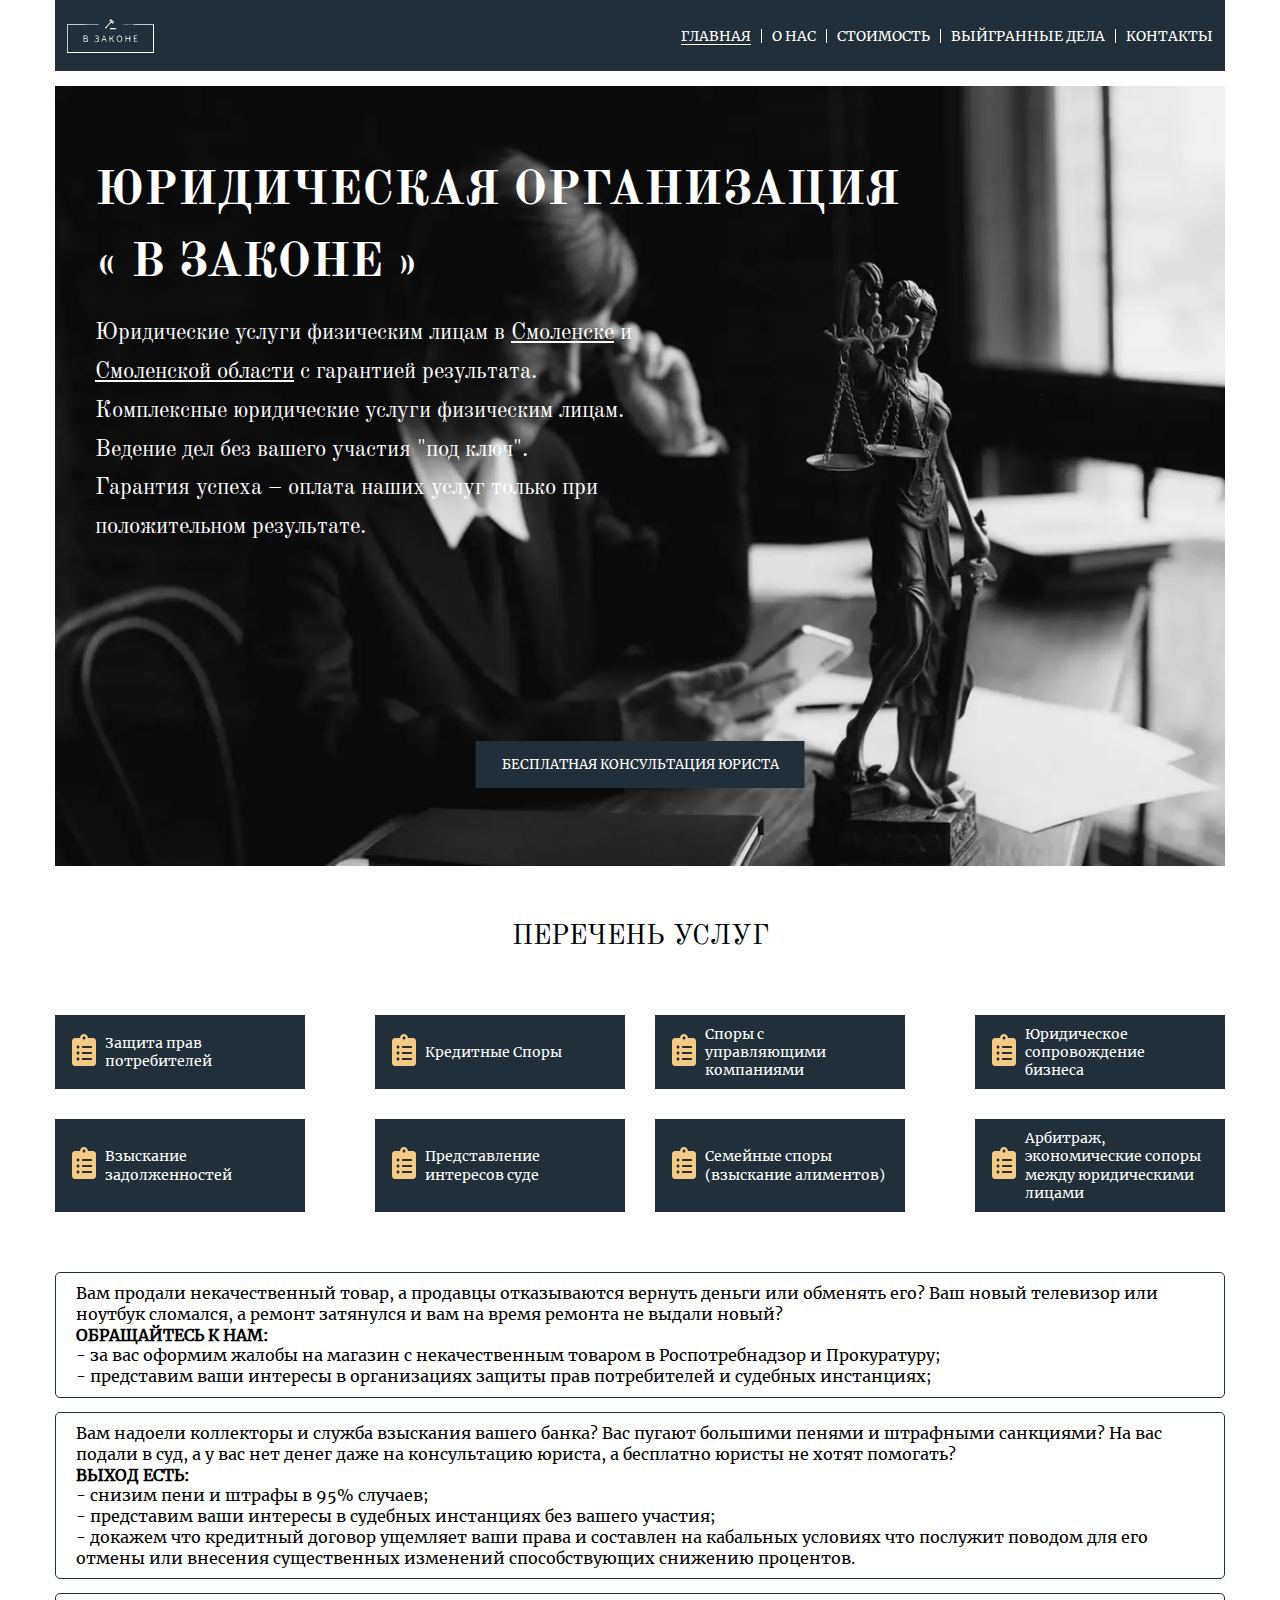
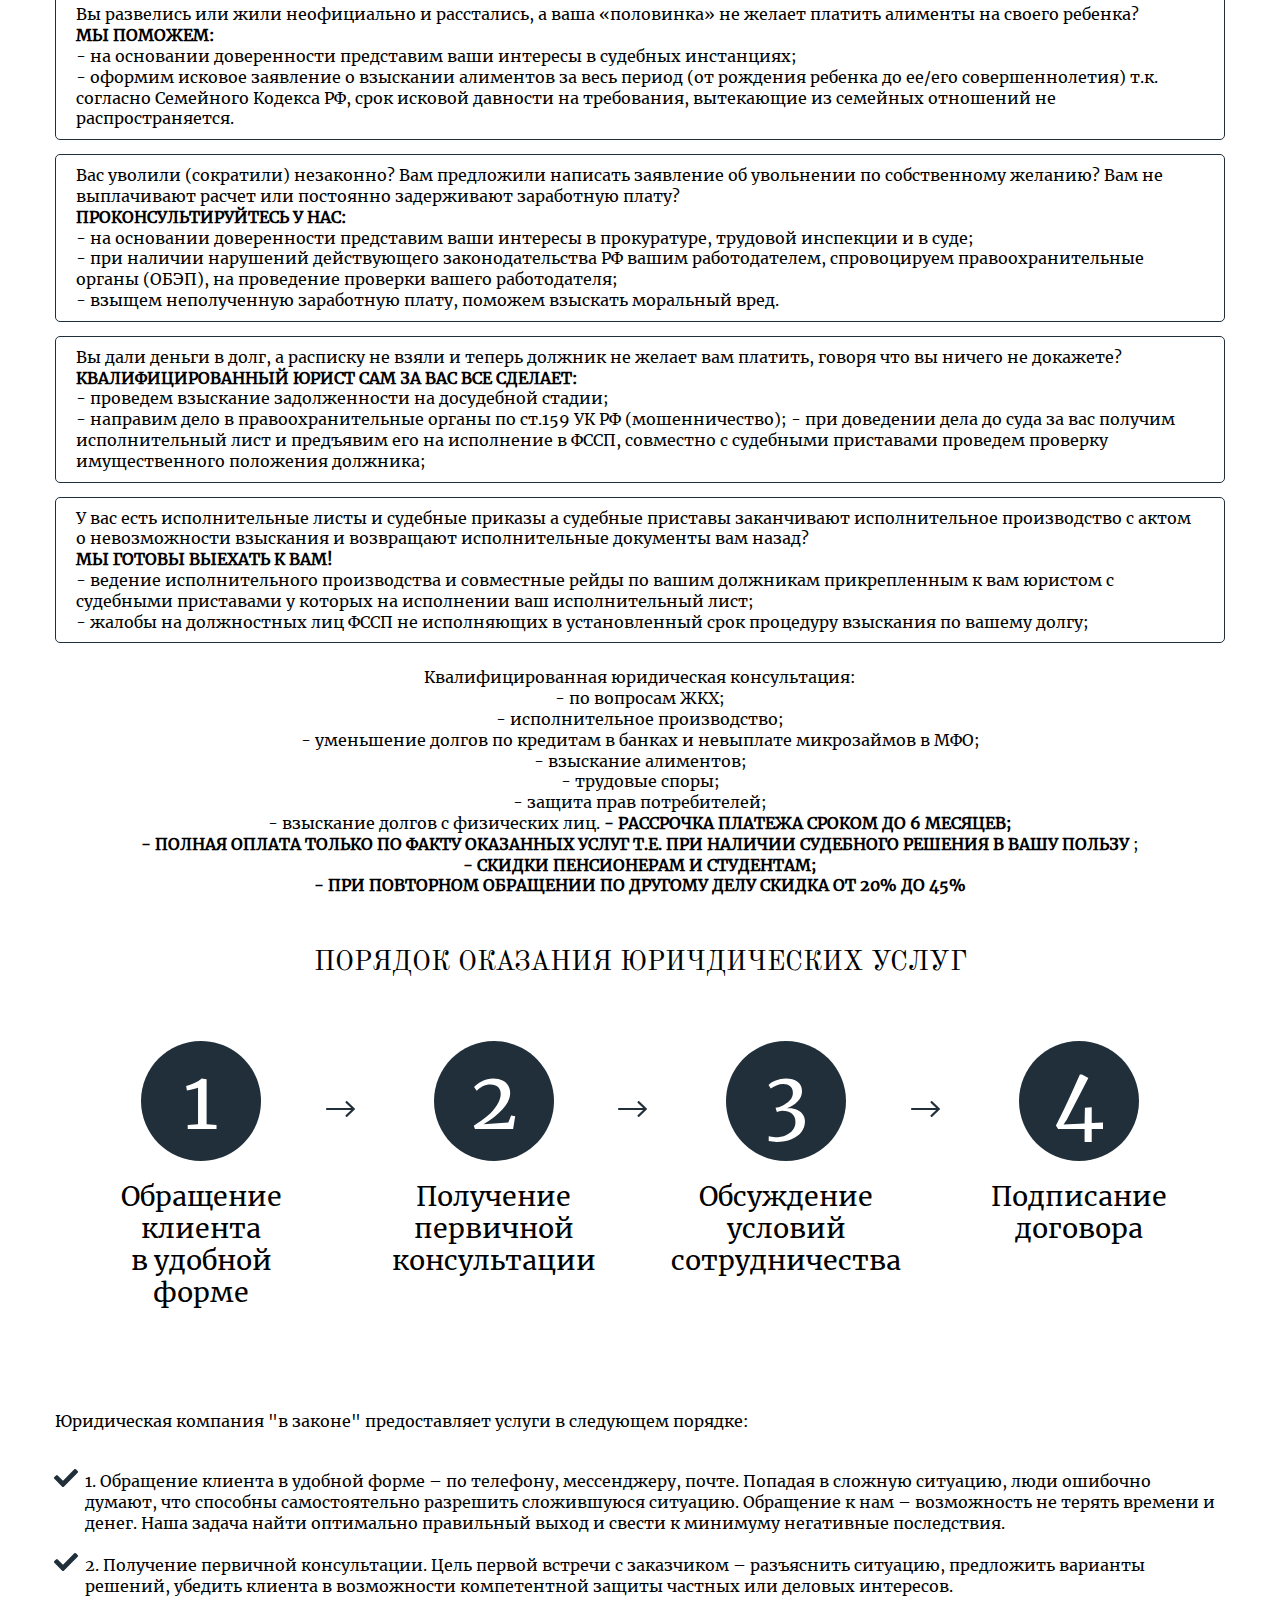
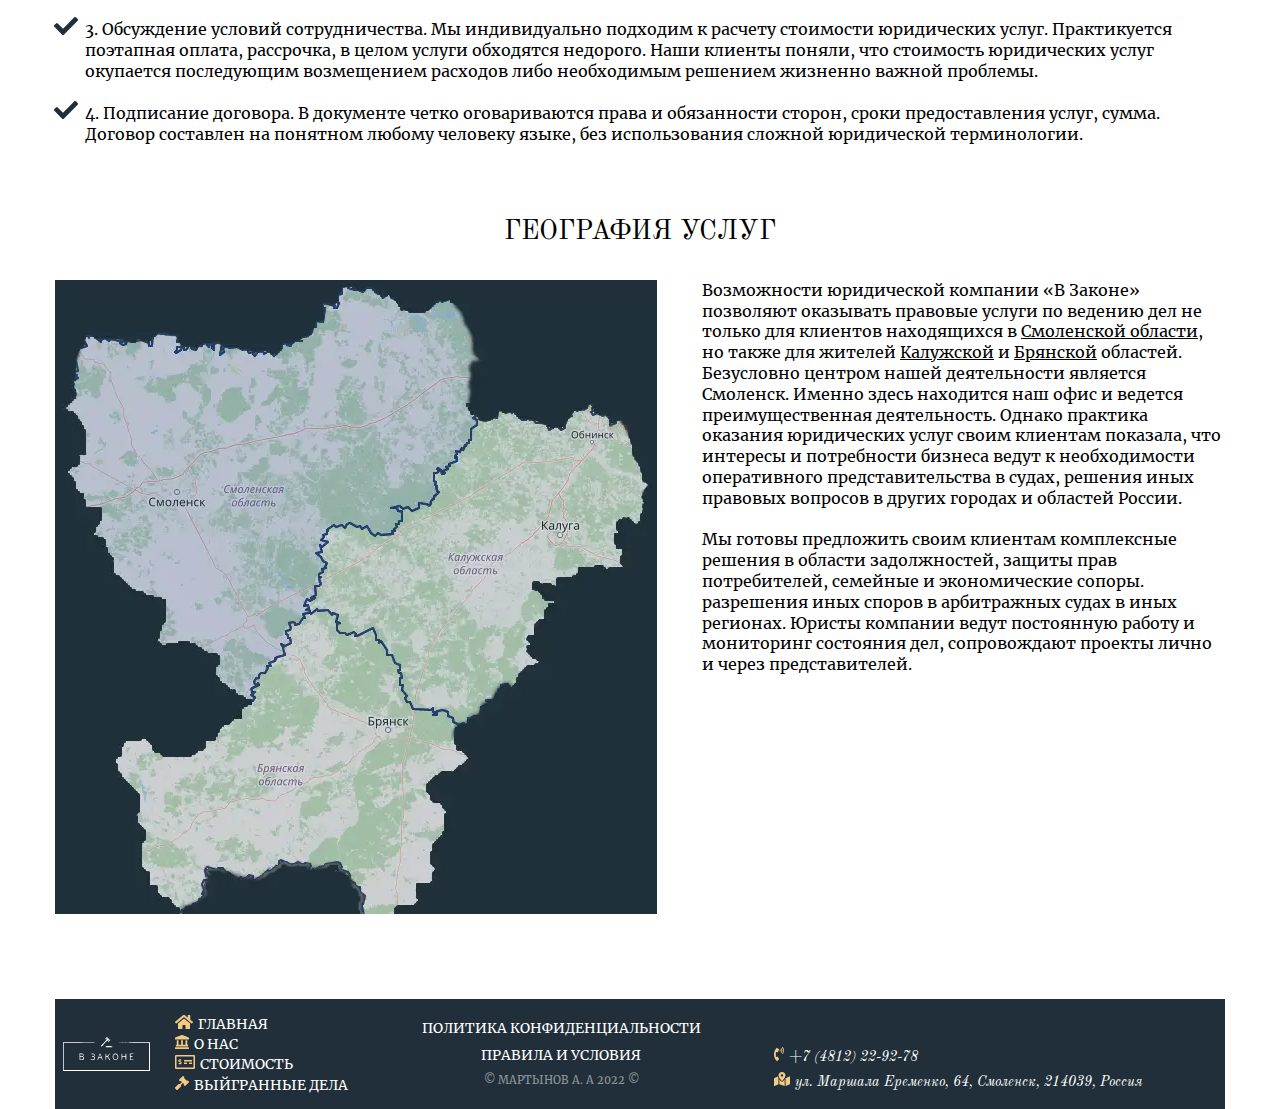
==== index.html @ 82b8828e "Thisis commit" ====
<!DOCTYPE html><html lang="ru"><head>  <title>Главная</title>  <meta charset="UTF-8">  <meta name="format-detection" content="telephone=no">  <link rel="stylesheet" href="css/style.min.css">  <link rel="shortcut icon" href="img/icons/favicon.png">  <meta name="viewport" content="width=device-width, initial-scale=1.0"></head><body>  <div class="wrapper">    <header class="header">    <div class="container">      <div class="header__row">      <div class="header__row-item">        <div class="header__logo logo">          <a href="index.html">            <picture><source srcset="img/icons/logo_white.svg" type="image/webp"><img src="img/icons/logo_white.svg" alt="Логотип"></picture>          </a>        </div>        <div class="header__menu menu">          <div class="menu__icon icon-menu">            <span></span>            <span></span>            <span></span>          </div>          <nav class="menu__body">            <ul class="menu__list">              <li><a href="index.html" class="menu__link active-page">Главная</a></li>              <li><a href="about_us.html" class="menu__link">О нас</a></li>              <li><a href="price.html" class="menu__link">Стоимость</a></li>              <li><a href="cases_won.html" class="menu__link">Выйгранные дела</a></li>              <li><a href="contact.html" class="menu__link">Контакты</a></li>            </ul>          </nav>        </div>      </div>    </div>  </div></header>    <div class="content">      <section class="intro">        <div class="intro__page">          <div class="container">            <div class="intro__content">              <div class="intro__item">                <div class="intro__content-text">                  <h1 class="intro__title">Юридическая организация<br>                    <span>« В Законе »</span>                  </h1>                  <p class="intro__text">Юридические услуги физическим лицам в <span>Смоленске</span> и <br>                    <span>Смоленской области</span> <br class="transfer"> с                    гарантией результата.                  </p>                  <p class="intro__text">Комплексные юридические услуги физическим лицам. Ведение дел без вашего участия                    "под ключ". <br> Гарантия успеха – оплата наших услуг только при положительном результате.</p>                </div>              </div>              <div class="intro__content-img">                <picture><source srcset="img/intro_descktop.webp" type="image/webp"><img class="intro__img intro__img_descktop" src="img/intro_descktop.jpg" alt="image"></picture>                <picture><source srcset="img/intro_tablet.webp" type="image/webp"><img class="intro__img intro__img_tablet" src="img/intro_tablet.jpg" alt="image"></picture>                <picture><source srcset="img/intro_mobile.webp" type="image/webp"><img class="intro__img intro__img_mobile" src="img/intro_mobile.jpg" alt="image"></picture>              </div>              <div class="intro__content-btn">                <a href="tel:+74812229278" class="intro__link">                  <input type="submit" class="intro__btn" value="Бесплатная консультация юриста">                </a>              </div>            </div>          </div>        </div>      </section>      <br>      <section class="main">        <div class="main__page">          <div class="container">            <div class="main__content">              <h2 class="main__title">ПЕРЕЧЕНЬ УСЛУГ</h2>              <div class="main__items">                <div class="main__items-flex_column">                  <div class="main__items-flex_row-descktop">                    <div class="main__items-flex_row">                      <div class="main__item">                        <p class="main__item-text">Защита прав потребителей</p>                      </div>                      <div class="main__item">                        <p class="main__item-text">Кредитные Споры</p>                      </div>                    </div>                    <div class="main__items-flex_row">                      <div class="main__item">                        <p class="main__item-text">Споры с управляющими компаниями</p>                      </div>                      <div class="main__item">                        <p class="main__item-text">Юридическое сопровождение бизнеса</p>                      </div>                    </div>                  </div>                  <div class="main__items-flex_row-descktop">                    <div class="main__items-flex_row">                      <div class="main__item">                        <p class="main__item-text">Взыскание задолженностей</p>                      </div>                      <div class="main__item">                        <p class="main__item-text">Представление интересов суде</p>                      </div>                    </div>                    <div class="main__items-flex_row">                      <div class="main__item">                        <p class="main__item-text">Семейные споры (взыскание алиментов)</p>                      </div>                      <div class="main__item">                        <p class="main__item-text">Арбитраж, экономические сопоры между юридическими лицами</p>                      </div>                    </div>                  </div>                </div>                <div class="main__servis">                  <div class="main__servis-list">                    <p class="main__servis-text">                      Вам продали некачественный товар, а продавцы отказываются вернуть деньги или обменять его?                      Ваш новый телевизор или ноутбук сломался, а ремонт затянулся и вам на время ремонта не выдали                      новый?<br> <span>ОБРАЩАЙТЕСЬ К НАМ:</span> <br> - за вас оформим жалобы на магазин с                      некачественным товаром в                      Роспотребнадзор и Прокуратуру; <br> - представим ваши интересы в организациях защиты прав                      потребителей и судебных инстанциях;<br>                    </p>                    <br>                    <p class="main__servis-text">                      Вам надоели коллекторы и служба взыскания вашего банка? Вас пугают большими пенями и штрафными                      санкциями? На вас подали в суд, а у вас нет денег даже на консультацию юриста, а бесплатно юристы                      не хотят помогать?<br> <span>ВЫХОД ЕСТЬ:</span> <br> - снизим пени и штрафы в 95% случаев;<br> -                      представим ваши                      интересы в судебных инстанциях без вашего участия;<br> - докажем что кредитный договор ущемляет                      ваши права и составлен на кабальных условиях что послужит поводом для его отмены или внесения                      существенных изменений способствующих снижению процентов.<br>                    </p>                    <br>                    <p class="main__servis-text">                      Вы развелись или жили неофициально и расстались, а ваша «половинка» не желает платить алименты                      на своего ребенка?<br> <span>МЫ ПОМОЖЕМ:</span> <br> - на основании доверенности представим ваши                      интересы в                      судебных инстанциях;<br> - оформим исковое заявление о взыскании алиментов за весь период (от                      рождения ребенка до ее/его совершеннолетия) т.к. согласно Семейного Кодекса РФ, срок исковой                      давности на требования, вытекающие из семейных отношений не распространяется.<br>                    </p>                    <br>                    <p class="main__servis-text">                      Вас уволили (сократили) незаконно? Вам предложили написать заявление об увольнении по                      собственному желанию? Вам не выплачивают расчет или постоянно задерживают заработную плату?<br>                      <span>ПРОКОНСУЛЬТИРУЙТЕСЬ У НАС:</span> <br> - на основании доверенности представим ваши интересы                      в прокуратуре,                      трудовой инспекции и в суде;<br> - при наличии нарушений действующего законодательства РФ вашим                      работодателем, спровоцируем правоохранительные органы (ОБЭП), на проведение проверки вашего                      работодателя;<br> - взыщем неполученную заработную плату, поможем взыскать моральный вред.<br>                    </p>                    <br>                    <p class="main__servis-text">                      Вы дали деньги в долг, а расписку не взяли и теперь должник не желает вам платить, говоря что                      вы ничего не докажете?<br><span>КВАЛИФИЦИРОВАННЫЙ ЮРИСТ САМ ЗА ВАС ВСЕ СДЕЛАЕТ:</span> <br> -                      проведем                      взыскание задолженности на досудебной стадии;<br> - направим дело в правоохранительные органы по                      ст.159 УК РФ (мошенничество); - при доведении дела до суда за вас получим исполнительный лист и                      предъявим его на исполнение в ФССП, совместно с судебными приставами проведем проверку                      имущественного положения должника;<br>                    </p>                    <br>                    <p class="main__servis-text">                      У вас есть исполнительные листы и судебные приказы а судебные приставы заканчивают                      исполнительное производство с актом о невозможности взыскания и возвращают исполнительные                      документы вам назад?<br> <span>МЫ ГОТОВЫ ВЫЕХАТЬ К ВАМ!</span> <br> - ведение исполнительного                      производства и                      совместные рейды по вашим должникам прикрепленным к вам юристом с судебными приставами у которых                      на исполнении ваш исполнительный лист;<br> - жалобы на должностных лиц ФССП не исполняющих в                      установленный срок процедуру взыскания по вашему долгу;<br>                    </p>                    <br>                    <p class="main__servis-text">                      Квалифицированная юридическая консультация:<br> - по вопросам ЖКХ;<br> - исполнительное                      производство;<br> - уменьшение долгов по кредитам в банках и невыплате микрозаймов в МФО;<br> -                      взыскание                      алиментов;<br> - трудовые споры;<br> - защита прав потребителей;<br> - взыскание долгов с                      физических лиц.                      <span>- РАССРОЧКА ПЛАТЕЖА СРОКОМ ДО 6 МЕСЯЦЕВ;</span> <br>                      <span>- ПОЛНАЯ ОПЛАТА ТОЛЬКО ПО ФАКТУ ОКАЗАННЫХ УСЛУГ Т.Е. ПРИ НАЛИЧИИ СУДЕБНОГО РЕШЕНИЯ В ВАШУ                        ПОЛЬЗУ</span> ;<br>                      <span>- СКИДКИ ПЕНСИОНЕРАМ И СТУДЕНТАМ;</span> <br>                      <span>- ПРИ ПОВТОРНОМ ОБРАЩЕНИИ ПО ДРУГОМУ ДЕЛУ СКИДКА ОТ 20% ДО 45%</span> <br>                    </p>                  </div>                </div>              </div>              <!--/ main__items -->            </div>          </div>          <div class="container">            <div class="main__content">              <h2 class="main__title">Порядок оказания юричдических услуг</h2>              <div class="service">                <div class="service__items">                  <div class="service__flex">                    <div class="service__item">                      <picture><source srcset="img/icons/one.svg" type="image/webp"><img src="img/icons/one.svg" class="service__item-value service__item-value_one"></picture>                      <p class="service__item-text">                        Обращение<br>                        клиента<br>                        в удобной<br>                        форме</p>                    </div>                    <div class="service__item">                      <picture><source srcset="img/icons/two.svg" type="image/webp"><img src="img/icons/two.svg" class="service__item-value service__item-value_two"></picture>                      <p class="service__item-text">                        Получение<br>                        первичной<br>                        консультации</p>                    </div>                  </div>                  <div class="service__flex">                    <div class="service__item">                      <picture><source srcset="img/icons/three.svg" type="image/webp"><img src="img/icons/three.svg" class="service__item-value service__item-value_three"></picture>                      <p class="service__item-text">                        Обсуждение <br>                        условий<br>                        сотрудничества                      </p>                    </div>                    <div class="service__item service__item_arrow-none">                      <picture><source srcset="img/icons/four.svg" type="image/webp"><img src="img/icons/four.svg" class="service__item-value service__item-value_four"></picture>                      <p class="service__item-text">                        Подписание <br>                        договора</p>                    </div>                  </div>                  <!-- <div class="service__flex">                    <div class="service__item">                      <p class="service__item-text">                        Выполнение <br>                        поставленной <br>                        задачи</p>                    </div>                  </div> -->                </div>                <!-- /service__items -->                <div class="service__text">                  <p>Юридическая компания "в законе" предоставляет услуги в следующем порядке:</p>                  <ul>                    <li>                      1. Обращение клиента в удобной форме – по телефону, мессенджеру, почте. Попадая в сложную                      ситуацию, люди ошибочно думают,                      что способны самостоятельно разрешить сложившуюся ситуацию. Обращение к нам – возможность не                      терять времени и денег.                      Наша задача найти оптимально правильный выход и свести к минимуму негативные последствия.                    </li>                    <li>                      2. Получение первичной консультации. Цель первой встречи с заказчиком – разъяснить ситуацию,                      предложить варианты решений,                      убедить клиента в возможности компетентной защиты частных или деловых интересов.                    </li>                    <li>                      3. Обсуждение условий сотрудничества. Мы индивидуально подходим к расчету стоимости юридических                      услуг. Практикуется поэтапная оплата, рассрочка, в целом услуги обходятся недорого.                      Наши клиенты поняли, что стоимость юридических услуг окупается последующим возмещением расходов                      либо необходимым решением жизненно важной проблемы.                    </li>                    <li>                      4. Подписание договора. В документе четко оговариваются права и обязанности сторон, сроки                      предоставления услуг, сумма. Договор составлен на понятном                      любому человеку языке, без использования сложной юридической терминологии.                    </li>                  </ul>                </div>                <!-- /service__text -->                <div class="service__region">                  <h2 class="service__region-title main__title">География услуг</h2>                  <div class="service__region-item">                    <picture><source srcset="img/map.webp" type="image/webp"><img src="img/map.png" alt="image" class="service__region-img"></picture>                    <div class="service__region-text">                      <p>                        Возможности юридической компании «В Законе» позволяют оказывать правовые услуги по ведению дел                        не                        только для клиентов находящихся в <span>Смоленской области</span>, но также для жителей                        <span>Калужской</span> и <span>Брянской</span>                        областей.                        Безусловно центром нашей деятельности является Смоленск. Именно здесь находится наш офис и                        ведется преимущественная                        деятельность.                        Однако практика оказания юридических услуг своим клиентам показала, что интересы и потребности                        бизнеса ведут к необходимости оперативного                        представительства в судах, решения иных правовых вопросов в других городах и областей России.                        <br>                        <br>                        Мы готовы предложить своим клиентам комплексные решения в области задолжностей, защиты прав                        потребителей, семейные и экономические сопоры.                        разрешения иных споров в арбитражных судах в иных регионах. Юристы компании ведут постоянную                        работу и мониторинг состояния дел, сопровождают                        проекты лично и через представителей.                      </p>                    </div>                  </div>                </div>              </div>            </div>          </div>        </div>    </div>  </div>  </section>  </div>  <footer class="footer">  <div class='container'>    <div class="footer__row">      <div class="footer__column">        <div class="footer__item">          <div class="footer__logo logo">            <a href="index.html">              <picture><source srcset="img/icons/logo_white.svg" type="image/webp"><img src="img/icons/logo_white.svg" alt="Логотип" class="logo__item"></picture>            </a>          </div>          <div class="footer__menu footer-menu">            <nav class="footer-menu__body">              <ul class="footer-menu__list">                <li><a href="index.html" class="footer-menu__link menu__link--one">Главная</a></li>                <li><a href="about_us.html" class="footer-menu__link menu__link--two">О нас</a></li>                <li><a href="price.html" class="footer-menu__link menu__link--three">Стоимость</a></li>                <li><a href="cases_won.html" class="footer-menu__link menu__link--four">Выйгранные дела</a></li></ul>            </nav>          </div>        </div>      </div>      <div class="footer__column">        <div class="footer__item">          <div class="footer__rules rules">            <a href="privacy.html">политика конфиденциальности</a>             <a href="terms.html">правила и услoвия</a>            <p class="rules__text">© Мартынов А. А 2022 ©</p>          </div>        </div>      </div>      <div class="footer__column">        <div class="footer__item">          <address class="footer__data">            <div class="contact contact--size">              <a href="tel:+7(4812)22-92-78" class="contact__phone">+7 (4812) 22-92-78</a>              <a href="https://yandex.ru/maps/12/smolensk/house/ulitsa_marshala_yeryomenko_64/Z0sYdgRjQEMPQFtufXRwdHxjZA==/?ll=32.033968%2C54.815000&source=wizgeo&utm_medium=maps-desktop&utm_source=serp&z=17"                class="footer__data-address">ул. Маршала Еременко, 64,<span></span> Смоленск, 214039, Россия</a>            </div>          </address>        </div>      </div>    </div>  </div></footer>  </div>  <script src="https://code.jquery.com/jquery-3.3.1.min.js"></script><script src="js/script.js"></script></body></html>
---- css/style.min.css ----
@font-face{font-family:OldStandardTT;font-display:swap;src:url(../fonts/OldStandardTT-Bold.woff) format("woff"),url(../fonts/OldStandardTT-Bold.woff2) format("woff2");font-weight:700;font-style:Bold}@font-face{font-family:Merriweather;font-display:swap;src:url(../fonts/Merriweather-Regular.woff) format("woff"),url(../fonts/Merriweather-Regular.woff2) format("woff2");font-weight:400;font-style:Regular}@font-face{font-family:OldStandardTT;font-display:swap;src:url(../fonts/OldStandardTT-Italic.woff) format("woff"),url(../fonts/OldStandardTT-Italic.woff2) format("woff2");font-weight:400;font-style:Italic}@font-face{font-family:OldStandardTT;font-display:swap;src:url(../fonts/OldStandardTT-Regular.woff) format("woff"),url(../fonts/OldStandardTT-Regular.woff2) format("woff2");font-weight:400;font-style:Regular}*{padding:0;margin:0;border:0}*,:after,:before{-moz-box-sizing:border-box;-webkit-box-sizing:border-box;box-sizing:border-box}:active,:focus{outline:0}a:active,a:focus{outline:0}aside,footer,header,nav,section{display:block}body,html{height:100%;min-width:320px}body{line-height:1;font-family:Merriweather;-ms-text-size-adjust:100%;-moz-text-size-adjust:100%;-webkit-text-size-adjust:100%}button,input,textarea{font-family:Merriweather}input::-ms-clear{display:none}button{cursor:pointer}button::-moz-focus-inner{padding:0;border:0}a,a:visited{text-decoration:none}a:hover{text-decoration:none}ul li{list-style:none}img{vertical-align:top}h1,h2,h3,h4,h5,h6{font-weight:inherit;font-size:inherit}body{font-size:14px;color:#000}.wrapper{width:100%;min-height:100%;overflow:hidden;display:flex;flex-direction:column}.content{flex:1 0 auto}.container{width:100%;max-width:1170px;margin:0 auto}.header{position:relative}.header__row{background-color:#202f39}.header__row-item{display:flex;justify-content:space-between;align-items:center;margin-bottom:15px;padding:18px 12px 18px 12px;position:relative}.header__logo{z-index:4}.menu__body.active{opacity:1;visibility:visible;transition:.5s}.menu__list{text-transform:uppercase;display:flex;justify-content:space-between}.menu__list:last-child{padding:0;border-right:none}.menu__list li{padding:0 10px 0 10px;border-right:1px solid #fff;position:relative}.menu__list li:last-child{padding:0 0 0 10px;border-right:none}.menu__link{color:#fff}.menu__link:hover{transition:.2s;color:#f5ca85}.active-page{box-shadow:0 -5px 0 -4px #fff inset}.data__phone{color:#fff}.data__phone:hover{transition:.2s;color:#f5ca85}.icon-menu{display:none;position:absolute;top:26px;right:15px;width:30px;height:18px;cursor:pointer;z-index:5}.icon-menu span{-webkit-transition:all .3s ease 0s;-moz-transition:all .3s ease 0s;-ms-transition:all .3s ease 0s;-o-transition:all .3s ease 0s;transition:all .3s ease 0s;top:8px;left:0;position:absolute;width:100%;height:2px;background-color:#fff}.icon-menu span:first-child{top:0}.icon-menu span:last-child{top:auto;bottom:0}.icon-menu.active span{-moz-transform:scale(0);-ms-transform:scale(0);-webkit-transform:scale(0);-o-transform:scale(0);transform:scale(0)}.icon-menu.active span:first-child{-moz-transform:rotate(-45deg);-ms-transform:rotate(-45deg);-webkit-transform:rotate(-45deg);-o-transform:rotate(-45deg);transform:rotate(-45deg);top:8px}.icon-menu.active span:last-child{-moz-transform:rotate(45deg);-ms-transform:rotate(45deg);-webkit-transform:rotate(45deg);-o-transform:rotate(45deg);transform:rotate(45deg);bottom:8px}footer{flex:0 0 auto}.footer{margin-top:85px}.footer__row{display:flex;text-align:start;justify-content:space-between;background-color:#202f39;padding:16px 8px 16px 8px;min-height:110px}.footer__column{flex-grow:1}.footer__item{display:flex;align-items:center;height:100%}.footer__logo{margin-right:25px}.footer__menu{height:100%}.footer-menu__body{height:100%}.footer-menu__list{display:flex;flex-direction:column;justify-content:space-between;height:100%}.footer-menu__list li{position:relative}.footer-menu__link{color:#fff;text-transform:uppercase;min-width:172px;display:block}.footer-menu__link:hover,:focus-visible{color:#f5ca85;transition:.2s}.menu__link--one::before{content:url(../img/icons/home.svg);font-family:fa-solid;padding-right:5px}.menu__link--two::before{content:url(../img/icons/landmark.svg);font-family:fa-solid;padding-right:5px}.menu__link--three::before{content:url(../img/icons/money-check.svg);font-family:fa-solid;padding-right:5px}.menu__link--four::before{content:url(../img/icons/gavel.svg);font-family:fa-solid;padding-right:5px}.footer__rules{text-transform:uppercase;display:flex;flex-direction:column;align-items:center;justify-content:space-around;height:100%}.rules a{color:#fff}.rules a:hover,:focus-visible{color:#f5ca85;transition:.2s}.rules__text{color:rgba(255,255,255,.5);text-align:center;font-size:11px}.footer__data{align-self:flex-end}.footer__data a{display:block}.contact--size{font-size:14px}.footer__data-address{padding-top:8px;color:#fff;font-family:OldStandardTT;font-weight:400;line-height:1.4em}.footer__data-address::before{content:url(../img/icons/map-marked-alt.svg);font-family:fa-solid;padding-right:5px}.contact__phone::before{content:url(../img/icons/phone-volume.svg);font-family:fa-solid;padding-right:5px}.contact__phone{color:#fff;font-family:OldStandardTT;font-weight:400}.intro{height:auto}.intro__content-text{max-width:100%;width:100%;color:#fff}.intro__content{position:relative;align-content:center}.intro__item{padding:70px 0 0 40px;position:absolute;top:0;left:0;z-index:4}.intro__title{font-size:calc(32px + 14 * ((100vw - 320px)/ (1170 - 320)));text-transform:uppercase;font-family:OldStandardTT;font-weight:Bold;line-height:1.5em;margin-bottom:15px}.intro__text{font-size:calc(16px + 6 * ((100vw - 320px)/ (1170 - 320)));font-family:OldStandardTT;line-height:1.7em;max-width:60%}.intro__text span{text-decoration:underline}.intro__content-img{z-index:-1}.intro__img{max-width:100%}.intro__content-btn{position:absolute;left:50%;bottom:10%;right:auto;margin:0 auto;width:auto;transform:translateX(-50%)}.intro__link{width:100%}.intro__btn{background-color:#202f39;padding:0;text-transform:uppercase;color:#fff;padding:15px 26px;margin:0 0 0 auto}.intro__btn:hover{background-color:#f5ca85;transition:.2s}.intro__img_mobile{display:none}.intro__img_tablet{display:none}.intro__text .transfer{display:none}.main__title{margin:40px 0 60px 0;font-size:calc(20px + 6 * ((100vw - 320px)/ (1170 - 320)));text-transform:uppercase;text-align:center;font-family:OldStandardTT;font-weight:400;line-height:1.3em}.main__items-flex_column{display:flex;flex-direction:column;align-items:center;margin-bottom:30px}.main__items-flex_row-descktop{display:flex;margin-bottom:30px;justify-content:space-between;width:100%}.main__items-flex_row{display:flex;margin-right:30px;width:100%;justify-content:space-between}.main__items-flex_row-descktop .main__items-flex_row:last-child{margin-right:0}.main__item{padding:10px 20px 10px 20px;background-color:#202f39;width:250px}.main__item-text{position:relative;color:#fff;line-height:1.3em;height:100%;padding-left:30px;display:flex;align-items:center}.main__item-text::before{content:url(../img/icons/clipboard-list_gold.svg);position:absolute;display:inline-block;left:-3px}.main__servis-list .main__servis-text:last-child{text-align:center;border:none}.main__servis-text{line-height:1.3em;font-size:16px;border:solid 1px #202f39;border-radius:5px;padding:10px 20px}.main__servis-text span{font-weight:700}.service__items{display:flex}.service__flex{display:flex;width:100%;justify-content:space-around}.service__item{position:relative;flex-shrink:1;display:flex;flex-direction:column;width:227px;align-items:center;text-align:center}.service__item-value{color:#fff;margin-bottom:20px}.service__item::after{content:url(../img/icons/arrow.svg);display:block;position:absolute;right:-40px;top:60px}.service__item_arrow-none:after{content:url(../img/icons/arrow.svg);display:none}.service__item-text{font-size:calc(20px + 6 * ((100vw - 320px)/ (1170 - 320)));position:relative;height:232px;line-height:1.2em}.service__text{font-size:16px;margin-bottom:70px}.service__text p{margin-bottom:40px}.service__text li{margin-bottom:20px;line-height:1.3em;list-style-image:url(../img/icons/check.svg);margin-left:30px}.service__region-item{display:flex}.service__region span{text-decoration:underline}.service__region-img{margin-right:45px}.service__region-text{line-height:1.3em;font-size:16px}.service__region-text p{line-height:1.3em;font-size:16px}.service__region-title{font-size:calc(20px + 6 * ((100vw - 320px)/ (1170 - 320)));margin-bottom:30px}.story__intro{margin-bottom:90px;position:relative}.story__intro-img{max-width:100%;margin-bottom:50px}.story__intro-item{position:absolute;margin:0 auto;left:50%;right:auto;top:19%;max-height:293px;transform:translateX(-50%)}.story__intro-title{font-size:calc(32px + 14 * ((100vw - 320px)/ (1170 - 320)));text-transform:uppercase;font-family:OldStandardTT;font-weight:Bold;line-height:1.5em;color:#fff}.story__intro-text{font-size:calc(16px + 3 * ((100vw - 320px)/ (1170 - 320)));line-height:1.3em;text-align:center}.story-team__item{text-align:center}.story-team__text{line-height:1.3em}.story-team__item-img{max-width:230px;margin-bottom:10px}.contact__item{margin:40px 0 0 0;display:flex;justify-content:space-around}.contact__item-link{display:flex;flex-direction:column-reverse;color:#202f39;margin-right:40px}.contact__item-link:hover{color:#f5ca85}.contact__item-img{max-width:100%}.contact__item-text{font-size:calc(16px + 3 * ((100vw - 320px)/ (1170 - 320)))}.contact__phone_black{color:#000;font-family:Merriweather;font-weight:400}.contact__mail{margin:5px 0 5px 0;line-height:1.3em}.work__time{line-height:1.3em}.work__time span{color:red}.terms__title{font-size:calc(20px + 14 * ((100vw - 320px)/ (1170 - 320)));text-align:center;margin:50px 0 30px 0}.terms__text{line-height:1.3em}.case__title{margin:40px 0 20px 0;font-size:calc(20px + 6 * ((100vw - 320px)/ (1170 - 320)));text-transform:uppercase;text-align:center;font-family:OldStandardTT;font-weight:400;line-height:1.3em}.case__item{font-size:16px;line-height:1.3em;text-align:center}.case__one{display:flex;justify-content:center}.case__one-flex{max-width:650px}.case__text{padding:0 0 10px 0}.case__text span{font-weight:700}.case__frame{margin-bottom:30px}.privacy__text{line-height:1.3em;font-size:16px}.privacy__title{margin:40px 0 20px 0;font-size:calc(20px + 6 * ((100vw - 320px)/ (1170 - 320)));text-transform:uppercase;text-align:center;font-family:OldStandardTT;font-weight:400;line-height:1.3em}.price__item{text-align:center}@media (max-width:1186px){.main__items-flex_row-descktop{flex-direction:column;margin-bottom:0}.main__items-flex_row{display:flex;margin-right:0;width:100%;justify-content:space-between}.main__item{padding:20px 20px 20px 20px;background-color:#202f39;width:100%;margin:0 30px 30px 0}.main__items-flex_row .main__item:last-child{margin:0 0 30px 0}}@media (max-width:1182px){.container{max-width:970px}.service__region-text p{line-height:1.1em;font-size:16px}}@media (max-width:992px){.footer__column{margin-right:15px}.footer__column:last-child{margin-right:0}.footer__rules{text-align:center}.footer__rules a{line-height:1.3em}.intro__title{font-size:calc(32px + 14 * ((100vw - 320px)/ (1170 - 320)));text-transform:uppercase;font-family:OldStandardTT;font-weight:Bold;line-height:1em}.intro__text{line-height:1.2em}.intro__content-btn{text-align:start}.intro__text br{display:none}.intro__content-btn{position:absolute;left:30%;bottom:10%;right:auto;margin:0 auto;width:auto;transform:translateX(-50%)}.service__flex{display:flex;width:100%;justify-content:space-around;flex-direction:column}.service__item{width:auto}.service__item::after{display:none}.service__item-text{font-size:calc(20px + 6 * ((100vw - 320px)/ (1170 - 320)));position:relative;height:150px;line-height:1.2em}.service__region-item{flex-direction:column}.service__region-img{margin:0 0 40px 0;max-width:100%}.service__region-item{align-items:center}.story__intro-item{top:13%}.contact__item{margin:40px 0 0 0;display:flex;justify-content:space-around;flex-direction:column;align-items:center}.contact__item-link{margin:0 0 40px 0}}@media (max-width:991.98px){.container{max-width:750px}}@media (max-width:767.98px){.container{max-width:none;padding:0 10px}}@media (max-width:760px){.footer__row{display:flex;flex-direction:column;justify-content:space-between;align-items:center;background-color:#202f39;padding:16px 8px 16px 8px;min-height:110px}.footer__column{margin-right:0}.footer__rules a:nth-child(1){padding:0 0 8px 0}.footer__row{min-height:200px}.footer__logo{display:none}.rules__text{padding:9px 0 9px 0}.footer-menu__list li{padding:0 0 8px 0}.contact__phone{text-align:center}}@media (max-width:712px){.intro__img_descktop{display:none}.intro__img_tablet{display:block}.intro__img{height:100%}.intro__title{font-size:calc(32px + 14 * ((100vw - 320px)/ (1170 - 320)));text-transform:uppercase;font-family:OldStandardTT;font-weight:Bold;line-height:1.5em;margin-bottom:15px;text-align:center}.intro__text{line-height:1.7em;min-width:100%;font-size:calc(20px + 6 * ((100vw - 320px)/ (1170 - 320)));text-align:center}.intro__item{padding:60px 40px 0 40px}.intro__content-text{max-width:100%;width:100%;color:#fff}.intro__link{width:100%}.intro__btn{background-color:#202f39;padding:0;text-transform:uppercase;color:#fff;padding:15px 26px;margin:0 0 0 auto}.intro__content-btn{position:absolute;left:50%;bottom:10%;right:auto;margin:0 auto;width:auto;transform:translateX(-50%)}}@media (max-width:680px){.menu__body{opacity:0;visibility:hidden;position:absolute;left:0;top:86px;width:100%;height:100vh;background-color:#202f39;z-index:5;padding-top:100px}.menu__list{display:inline-block;text-align:center;width:100%;height:100%}.menu__list li{padding:0 0 40px 0;border-right:none}.menu__link{font-size:30px}.icon-menu{display:block}.header__menu .data__phone{font-size:30px}.header__menu .data__phone::before{content:url(../img/icons/DropDownMenu-phone-office.svg);size:16px;padding-right:8px}}@media (max-width:668px){.case__frame iframe{width:320px;height:240px}.price__item iframe{width:320px;height:370px}}@media (max-width:658px){.story__intro-item{top:4%}}@media (max-width:614px){.intro__text .transfer{display:block}}@media (max-width:590px){.intro__img_tablet{display:none}.intro__img_mobile{display:block}}@media (max-width:486px){.intro__title{line-height:1.2em}.intro__text{line-height:1.2em}.intro__content-btn{text-align:center}}@media (max-width:445px){.main__items-flex_row{display:flex;flex-direction:column}}@media (max-width:420px){.intro__item{padding:40px 30px 0 30px}.intro__title{line-height:1.2em}.intro__text{line-height:1.2em}.intro__content-btn{text-align:center}.intro__text .transfer{display:none}.intro__item{padding:30px 30px 0 30px}.intro__title{line-height:1.2em}.intro__text{line-height:1.2em}.intro__text .transfer{display:none}.intro__btn{padding:0;font-size:14px;padding:12px 16px}}@media (max-width:400px){.service__items{flex-direction:column}}@media (max-width:368px){.intro__item{padding:20px 20px 0 20px}.intro__title{line-height:1.2em}.intro__text{line-height:1em}.intro__content-btn{padding:30px 0 0 0;text-align:center}.intro__text .transfer{display:none}.intro__btn{padding:0;font-size:14px;padding:10px 6px}}@media (max-width:360px){.footer__data-address span{display:block}}@media (max-width:337px){.intro__item{padding:20px 20px 0 20px}.intro__title{line-height:1em}.intro__text{line-height:1em}.intro__text .transfer{display:none}.intro__btn{padding:7px 3px;margin:0 0 0 auto}}
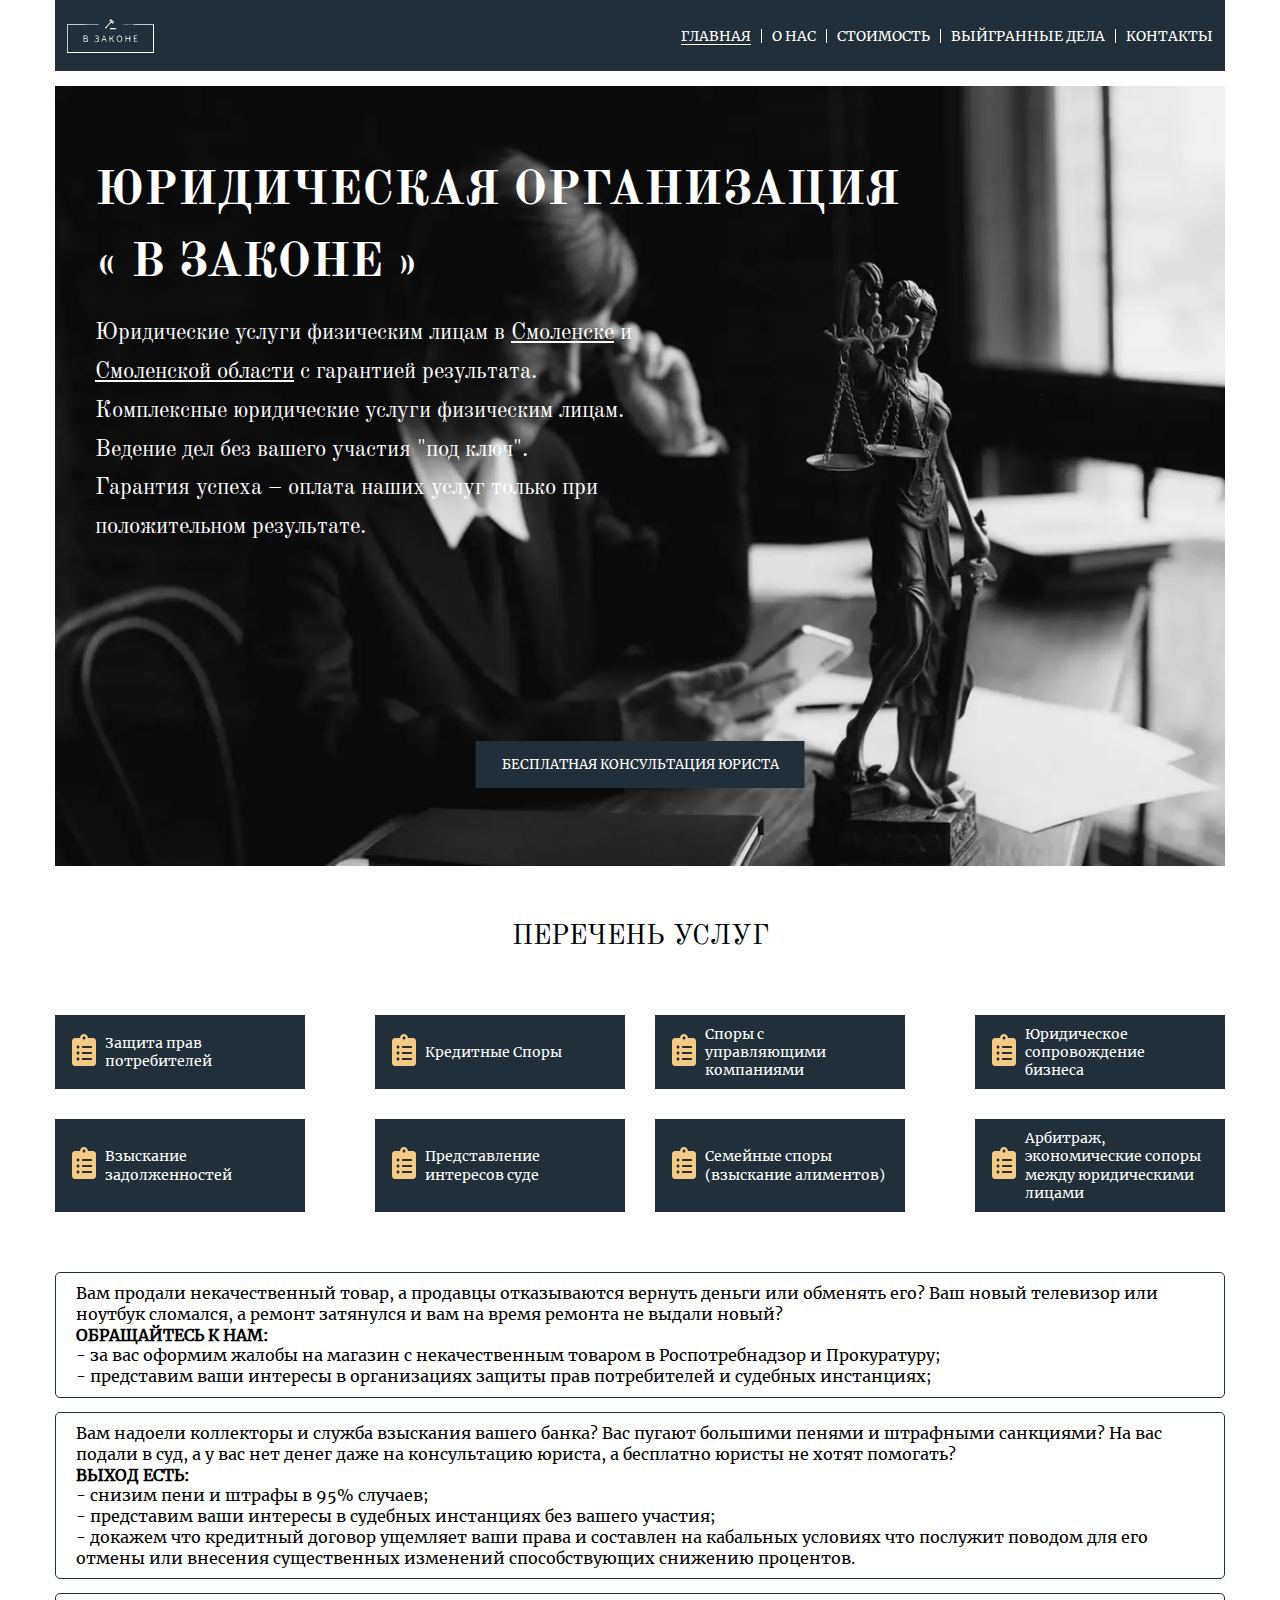
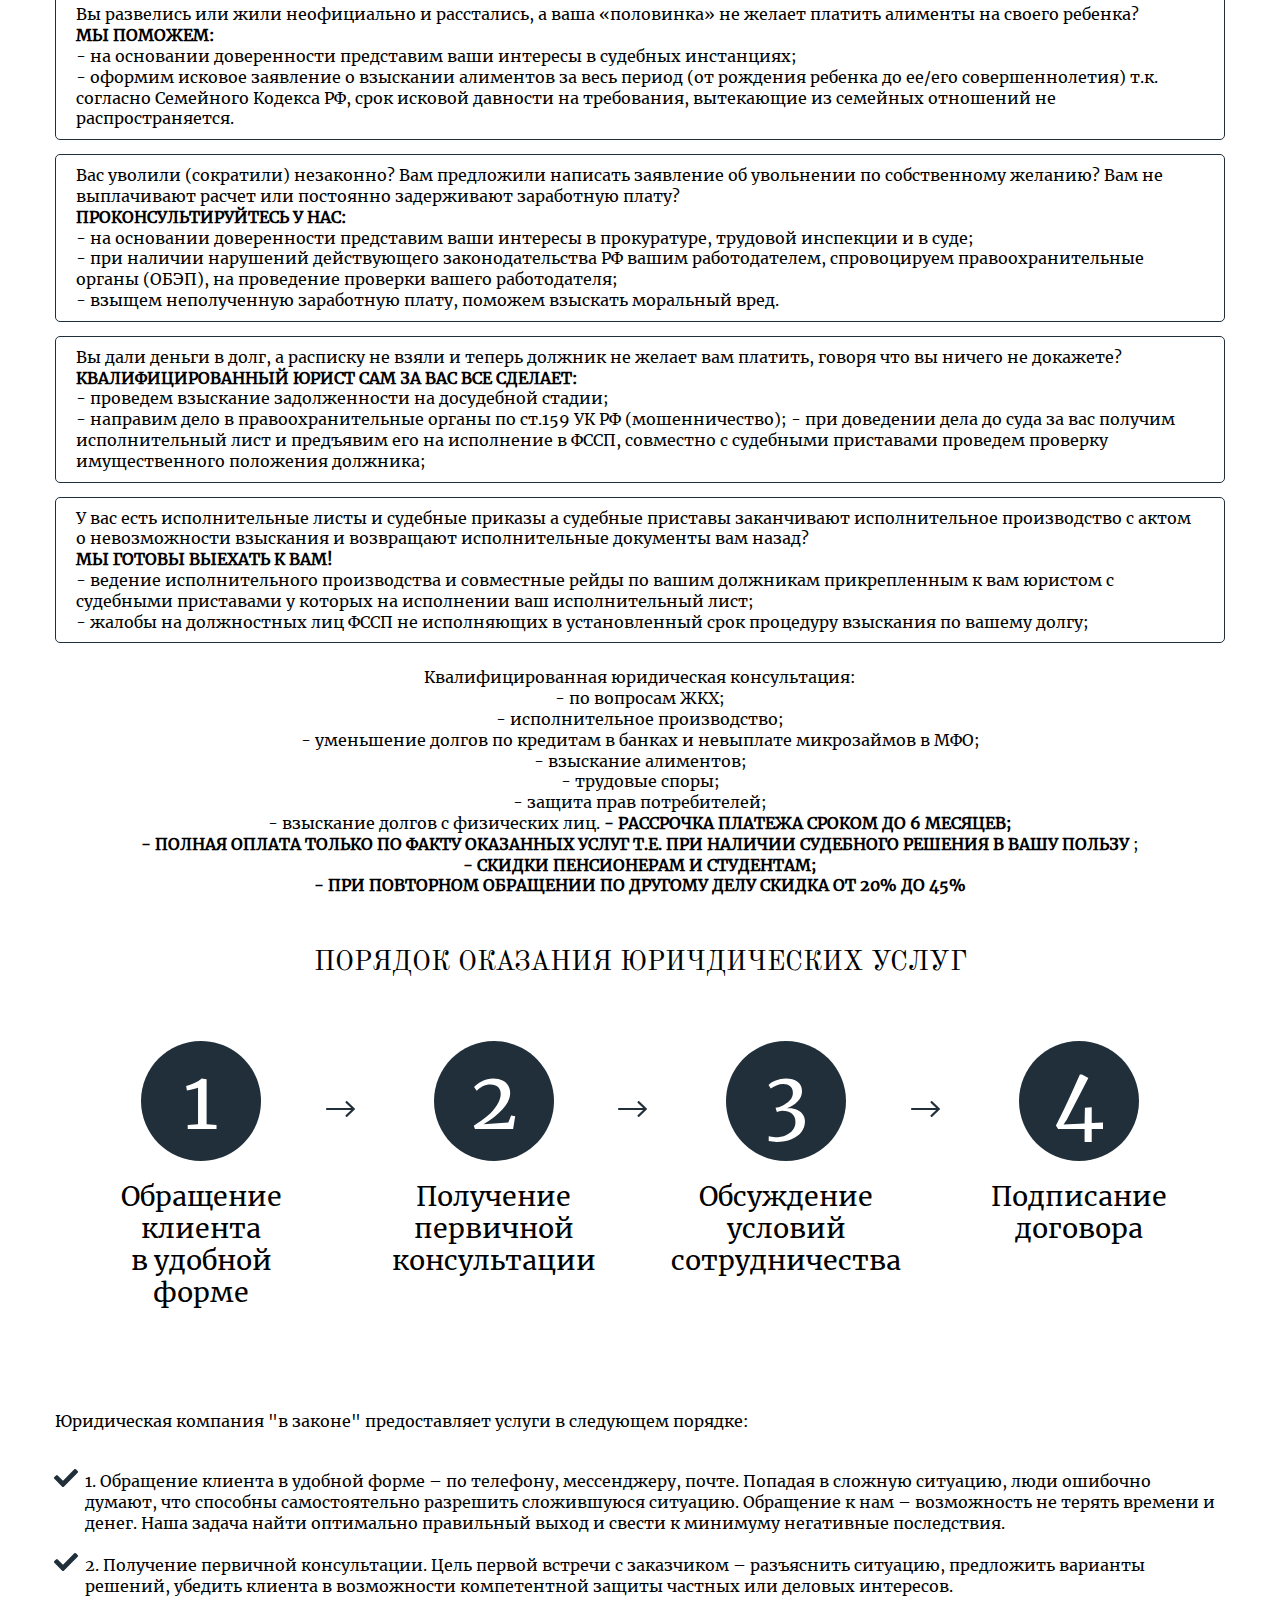
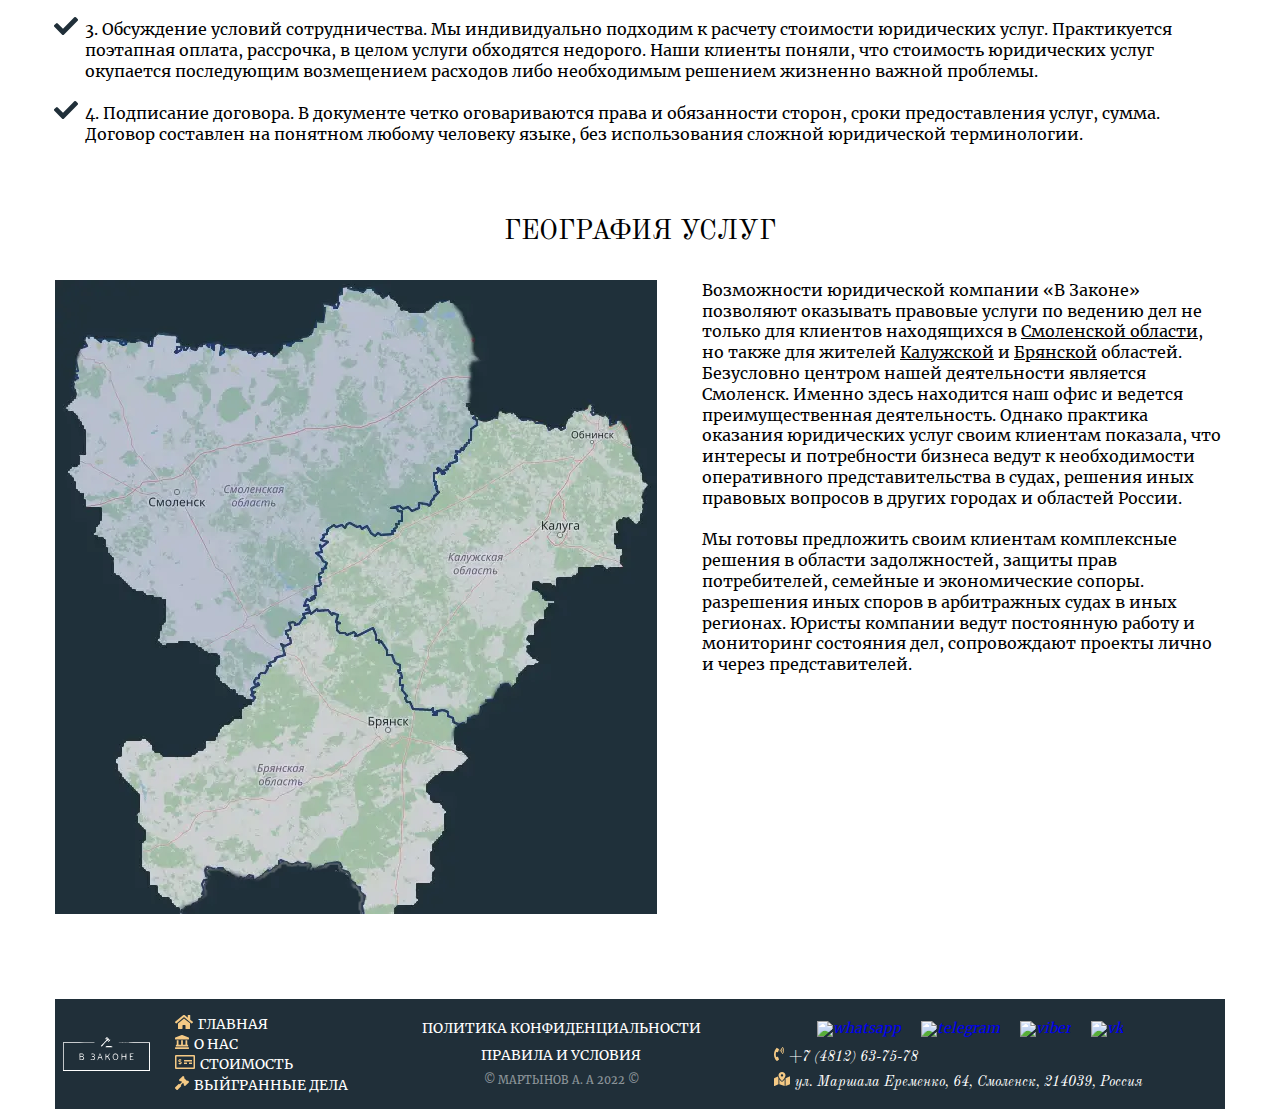
==== commit 2ed49b62: "Fixed errors" ====
--- a/index.html
+++ b/index.html
@@ -1 +1 @@
-<!DOCTYPE html><html lang="ru"><head>  <title>Главная</title>  <meta charset="UTF-8">  <meta name="format-detection" content="telephone=no">  <link rel="stylesheet" href="css/style.min.css">  <link rel="shortcut icon" href="img/icons/favicon.png">  <meta name="viewport" content="width=device-width, initial-scale=1.0"></head><body>  <div class="wrapper">    <header class="header">    <div class="container">      <div class="header__row">      <div class="header__row-item">        <div class="header__logo logo">          <a href="index.html">            <picture><source srcset="img/icons/logo_white.svg" type="image/webp"><img src="img/icons/logo_white.svg" alt="Логотип"></picture>          </a>        </div>        <div class="header__menu menu">          <div class="menu__icon icon-menu">            <span></span>            <span></span>            <span></span>          </div>          <nav class="menu__body">            <ul class="menu__list">              <li><a href="index.html" class="menu__link active-page">Главная</a></li>              <li><a href="about_us.html" class="menu__link">О нас</a></li>              <li><a href="price.html" class="menu__link">Стоимость</a></li>              <li><a href="cases_won.html" class="menu__link">Выйгранные дела</a></li>              <li><a href="contact.html" class="menu__link">Контакты</a></li>            </ul>          </nav>        </div>      </div>    </div>  </div></header>    <div class="content">      <section class="intro">        <div class="intro__page">          <div class="container">            <div class="intro__content">              <div class="intro__item">                <div class="intro__content-text">                  <h1 class="intro__title">Юридическая организация<br>                    <span>« В Законе »</span>                  </h1>                  <p class="intro__text">Юридические услуги физическим лицам в <span>Смоленске</span> и <br>                    <span>Смоленской области</span> <br class="transfer"> с                    гарантией результата.                  </p>                  <p class="intro__text">Комплексные юридические услуги физическим лицам. Ведение дел без вашего участия                    "под ключ". <br> Гарантия успеха – оплата наших услуг только при положительном результате.</p>                </div>              </div>              <div class="intro__content-img">                <picture><source srcset="img/intro_descktop.webp" type="image/webp"><img class="intro__img intro__img_descktop" src="img/intro_descktop.jpg" alt="image"></picture>                <picture><source srcset="img/intro_tablet.webp" type="image/webp"><img class="intro__img intro__img_tablet" src="img/intro_tablet.jpg" alt="image"></picture>                <picture><source srcset="img/intro_mobile.webp" type="image/webp"><img class="intro__img intro__img_mobile" src="img/intro_mobile.jpg" alt="image"></picture>              </div>              <div class="intro__content-btn">                <a href="tel:+74812229278" class="intro__link">                  <input type="submit" class="intro__btn" value="Бесплатная консультация юриста">                </a>              </div>            </div>          </div>        </div>      </section>      <br>      <section class="main">        <div class="main__page">          <div class="container">            <div class="main__content">              <h2 class="main__title">ПЕРЕЧЕНЬ УСЛУГ</h2>              <div class="main__items">                <div class="main__items-flex_column">                  <div class="main__items-flex_row-descktop">                    <div class="main__items-flex_row">                      <div class="main__item">                        <p class="main__item-text">Защита прав потребителей</p>                      </div>                      <div class="main__item">                        <p class="main__item-text">Кредитные Споры</p>                      </div>                    </div>                    <div class="main__items-flex_row">                      <div class="main__item">                        <p class="main__item-text">Споры с управляющими компаниями</p>                      </div>                      <div class="main__item">                        <p class="main__item-text">Юридическое сопровождение бизнеса</p>                      </div>                    </div>                  </div>                  <div class="main__items-flex_row-descktop">                    <div class="main__items-flex_row">                      <div class="main__item">                        <p class="main__item-text">Взыскание задолженностей</p>                      </div>                      <div class="main__item">                        <p class="main__item-text">Представление интересов суде</p>                      </div>                    </div>                    <div class="main__items-flex_row">                      <div class="main__item">                        <p class="main__item-text">Семейные споры (взыскание алиментов)</p>                      </div>                      <div class="main__item">                        <p class="main__item-text">Арбитраж, экономические сопоры между юридическими лицами</p>                      </div>                    </div>                  </div>                </div>                <div class="main__servis">                  <div class="main__servis-list">                    <p class="main__servis-text">                      Вам продали некачественный товар, а продавцы отказываются вернуть деньги или обменять его?                      Ваш новый телевизор или ноутбук сломался, а ремонт затянулся и вам на время ремонта не выдали                      новый?<br> <span>ОБРАЩАЙТЕСЬ К НАМ:</span> <br> - за вас оформим жалобы на магазин с                      некачественным товаром в                      Роспотребнадзор и Прокуратуру; <br> - представим ваши интересы в организациях защиты прав                      потребителей и судебных инстанциях;<br>                    </p>                    <br>                    <p class="main__servis-text">                      Вам надоели коллекторы и служба взыскания вашего банка? Вас пугают большими пенями и штрафными                      санкциями? На вас подали в суд, а у вас нет денег даже на консультацию юриста, а бесплатно юристы                      не хотят помогать?<br> <span>ВЫХОД ЕСТЬ:</span> <br> - снизим пени и штрафы в 95% случаев;<br> -                      представим ваши                      интересы в судебных инстанциях без вашего участия;<br> - докажем что кредитный договор ущемляет                      ваши права и составлен на кабальных условиях что послужит поводом для его отмены или внесения                      существенных изменений способствующих снижению процентов.<br>                    </p>                    <br>                    <p class="main__servis-text">                      Вы развелись или жили неофициально и расстались, а ваша «половинка» не желает платить алименты                      на своего ребенка?<br> <span>МЫ ПОМОЖЕМ:</span> <br> - на основании доверенности представим ваши                      интересы в                      судебных инстанциях;<br> - оформим исковое заявление о взыскании алиментов за весь период (от                      рождения ребенка до ее/его совершеннолетия) т.к. согласно Семейного Кодекса РФ, срок исковой                      давности на требования, вытекающие из семейных отношений не распространяется.<br>                    </p>                    <br>                    <p class="main__servis-text">                      Вас уволили (сократили) незаконно? Вам предложили написать заявление об увольнении по                      собственному желанию? Вам не выплачивают расчет или постоянно задерживают заработную плату?<br>                      <span>ПРОКОНСУЛЬТИРУЙТЕСЬ У НАС:</span> <br> - на основании доверенности представим ваши интересы                      в прокуратуре,                      трудовой инспекции и в суде;<br> - при наличии нарушений действующего законодательства РФ вашим                      работодателем, спровоцируем правоохранительные органы (ОБЭП), на проведение проверки вашего                      работодателя;<br> - взыщем неполученную заработную плату, поможем взыскать моральный вред.<br>                    </p>                    <br>                    <p class="main__servis-text">                      Вы дали деньги в долг, а расписку не взяли и теперь должник не желает вам платить, говоря что                      вы ничего не докажете?<br><span>КВАЛИФИЦИРОВАННЫЙ ЮРИСТ САМ ЗА ВАС ВСЕ СДЕЛАЕТ:</span> <br> -                      проведем                      взыскание задолженности на досудебной стадии;<br> - направим дело в правоохранительные органы по                      ст.159 УК РФ (мошенничество); - при доведении дела до суда за вас получим исполнительный лист и                      предъявим его на исполнение в ФССП, совместно с судебными приставами проведем проверку                      имущественного положения должника;<br>                    </p>                    <br>                    <p class="main__servis-text">                      У вас есть исполнительные листы и судебные приказы а судебные приставы заканчивают                      исполнительное производство с актом о невозможности взыскания и возвращают исполнительные                      документы вам назад?<br> <span>МЫ ГОТОВЫ ВЫЕХАТЬ К ВАМ!</span> <br> - ведение исполнительного                      производства и                      совместные рейды по вашим должникам прикрепленным к вам юристом с судебными приставами у которых                      на исполнении ваш исполнительный лист;<br> - жалобы на должностных лиц ФССП не исполняющих в                      установленный срок процедуру взыскания по вашему долгу;<br>                    </p>                    <br>                    <p class="main__servis-text">                      Квалифицированная юридическая консультация:<br> - по вопросам ЖКХ;<br> - исполнительное                      производство;<br> - уменьшение долгов по кредитам в банках и невыплате микрозаймов в МФО;<br> -                      взыскание                      алиментов;<br> - трудовые споры;<br> - защита прав потребителей;<br> - взыскание долгов с                      физических лиц.                      <span>- РАССРОЧКА ПЛАТЕЖА СРОКОМ ДО 6 МЕСЯЦЕВ;</span> <br>                      <span>- ПОЛНАЯ ОПЛАТА ТОЛЬКО ПО ФАКТУ ОКАЗАННЫХ УСЛУГ Т.Е. ПРИ НАЛИЧИИ СУДЕБНОГО РЕШЕНИЯ В ВАШУ                        ПОЛЬЗУ</span> ;<br>                      <span>- СКИДКИ ПЕНСИОНЕРАМ И СТУДЕНТАМ;</span> <br>                      <span>- ПРИ ПОВТОРНОМ ОБРАЩЕНИИ ПО ДРУГОМУ ДЕЛУ СКИДКА ОТ 20% ДО 45%</span> <br>                    </p>                  </div>                </div>              </div>              <!--/ main__items -->            </div>          </div>          <div class="container">            <div class="main__content">              <h2 class="main__title">Порядок оказания юричдических услуг</h2>              <div class="service">                <div class="service__items">                  <div class="service__flex">                    <div class="service__item">                      <picture><source srcset="img/icons/one.svg" type="image/webp"><img src="img/icons/one.svg" class="service__item-value service__item-value_one"></picture>                      <p class="service__item-text">                        Обращение<br>                        клиента<br>                        в удобной<br>                        форме</p>                    </div>                    <div class="service__item">                      <picture><source srcset="img/icons/two.svg" type="image/webp"><img src="img/icons/two.svg" class="service__item-value service__item-value_two"></picture>                      <p class="service__item-text">                        Получение<br>                        первичной<br>                        консультации</p>                    </div>                  </div>                  <div class="service__flex">                    <div class="service__item">                      <picture><source srcset="img/icons/three.svg" type="image/webp"><img src="img/icons/three.svg" class="service__item-value service__item-value_three"></picture>                      <p class="service__item-text">                        Обсуждение <br>                        условий<br>                        сотрудничества                      </p>                    </div>                    <div class="service__item service__item_arrow-none">                      <picture><source srcset="img/icons/four.svg" type="image/webp"><img src="img/icons/four.svg" class="service__item-value service__item-value_four"></picture>                      <p class="service__item-text">                        Подписание <br>                        договора</p>                    </div>                  </div>                  <!-- <div class="service__flex">                    <div class="service__item">                      <p class="service__item-text">                        Выполнение <br>                        поставленной <br>                        задачи</p>                    </div>                  </div> -->                </div>                <!-- /service__items -->                <div class="service__text">                  <p>Юридическая компания "в законе" предоставляет услуги в следующем порядке:</p>                  <ul>                    <li>                      1. Обращение клиента в удобной форме – по телефону, мессенджеру, почте. Попадая в сложную                      ситуацию, люди ошибочно думают,                      что способны самостоятельно разрешить сложившуюся ситуацию. Обращение к нам – возможность не                      терять времени и денег.                      Наша задача найти оптимально правильный выход и свести к минимуму негативные последствия.                    </li>                    <li>                      2. Получение первичной консультации. Цель первой встречи с заказчиком – разъяснить ситуацию,                      предложить варианты решений,                      убедить клиента в возможности компетентной защиты частных или деловых интересов.                    </li>                    <li>                      3. Обсуждение условий сотрудничества. Мы индивидуально подходим к расчету стоимости юридических                      услуг. Практикуется поэтапная оплата, рассрочка, в целом услуги обходятся недорого.                      Наши клиенты поняли, что стоимость юридических услуг окупается последующим возмещением расходов                      либо необходимым решением жизненно важной проблемы.                    </li>                    <li>                      4. Подписание договора. В документе четко оговариваются права и обязанности сторон, сроки                      предоставления услуг, сумма. Договор составлен на понятном                      любому человеку языке, без использования сложной юридической терминологии.                    </li>                  </ul>                </div>                <!-- /service__text -->                <div class="service__region">                  <h2 class="service__region-title main__title">География услуг</h2>                  <div class="service__region-item">                    <picture><source srcset="img/map.webp" type="image/webp"><img src="img/map.png" alt="image" class="service__region-img"></picture>                    <div class="service__region-text">                      <p>                        Возможности юридической компании «В Законе» позволяют оказывать правовые услуги по ведению дел                        не                        только для клиентов находящихся в <span>Смоленской области</span>, но также для жителей                        <span>Калужской</span> и <span>Брянской</span>                        областей.                        Безусловно центром нашей деятельности является Смоленск. Именно здесь находится наш офис и                        ведется преимущественная                        деятельность.                        Однако практика оказания юридических услуг своим клиентам показала, что интересы и потребности                        бизнеса ведут к необходимости оперативного                        представительства в судах, решения иных правовых вопросов в других городах и областей России.                        <br>                        <br>                        Мы готовы предложить своим клиентам комплексные решения в области задолжностей, защиты прав                        потребителей, семейные и экономические сопоры.                        разрешения иных споров в арбитражных судах в иных регионах. Юристы компании ведут постоянную                        работу и мониторинг состояния дел, сопровождают                        проекты лично и через представителей.                      </p>                    </div>                  </div>                </div>              </div>            </div>          </div>        </div>    </div>  </div>  </section>  </div>  <footer class="footer">  <div class='container'>    <div class="footer__row">      <div class="footer__column">        <div class="footer__item">          <div class="footer__logo logo">            <a href="index.html">              <picture><source srcset="img/icons/logo_white.svg" type="image/webp"><img src="img/icons/logo_white.svg" alt="Логотип" class="logo__item"></picture>            </a>          </div>          <div class="footer__menu footer-menu">            <nav class="footer-menu__body">              <ul class="footer-menu__list">                <li><a href="index.html" class="footer-menu__link menu__link--one">Главная</a></li>                <li><a href="about_us.html" class="footer-menu__link menu__link--two">О нас</a></li>                <li><a href="price.html" class="footer-menu__link menu__link--three">Стоимость</a></li>                <li><a href="cases_won.html" class="footer-menu__link menu__link--four">Выйгранные дела</a></li></ul>            </nav>          </div>        </div>      </div>      <div class="footer__column">        <div class="footer__item">          <div class="footer__rules rules">            <a href="privacy.html">политика конфиденциальности</a>             <a href="terms.html">правила и услoвия</a>            <p class="rules__text">© Мартынов А. А 2022 ©</p>          </div>        </div>      </div>      <div class="footer__column">        <div class="footer__item">          <address class="footer__data">            <div class="contact contact--size">              <a href="tel:+7(4812)22-92-78" class="contact__phone">+7 (4812) 22-92-78</a>              <a href="https://yandex.ru/maps/12/smolensk/house/ulitsa_marshala_yeryomenko_64/Z0sYdgRjQEMPQFtufXRwdHxjZA==/?ll=32.033968%2C54.815000&source=wizgeo&utm_medium=maps-desktop&utm_source=serp&z=17"                class="footer__data-address">ул. Маршала Еременко, 64,<span></span> Смоленск, 214039, Россия</a>            </div>          </address>        </div>      </div>    </div>  </div></footer>  </div>  <script src="https://code.jquery.com/jquery-3.3.1.min.js"></script><script src="js/script.js"></script></body></html>+<!DOCTYPE html><html lang="ru"><head>  <title>Главная</title>  <meta charset="UTF-8">  <meta name="format-detection" content="telephone=no">  <link rel="stylesheet" href="css/style.min.css">  <link rel="shortcut icon" href="img/icons/favicon.png">  <meta name="viewport" content="width=device-width, initial-scale=1.0"></head><body>  <div class="wrapper">    <header class="header">    <div class="container">      <div class="header__row">      <div class="header__row-item">        <div class="header__logo logo">          <a href="index.html">            <picture><source srcset="img/icons/logo_white.svg" type="image/webp"><img src="img/icons/logo_white.svg" alt="Логотип"></picture>          </a>        </div>        <div class="header__menu menu">          <div class="menu__icon icon-menu">            <span></span>            <span></span>            <span></span>          </div>          <nav class="menu__body">            <ul class="menu__list">              <li><a href="index.html" class="menu__link active-page">Главная</a></li>              <li><a href="about_us.html" class="menu__link">О нас</a></li>              <li><a href="price.html" class="menu__link">Стоимость</a></li>              <li><a href="cases_won.html" class="menu__link">Выйгранные дела</a></li>              <li><a href="contact.html" class="menu__link">Контакты</a></li>            </ul>          </nav>        </div>      </div>    </div>  </div></header>    <div class="content">      <section class="intro">        <div class="intro__page">          <div class="container">            <div class="intro__content">              <div class="intro__item">                <div class="intro__content-text">                  <h1 class="intro__title">Юридическая организация<br>                    <span>« В Законе »</span>                  </h1>                  <p class="intro__text">Юридические услуги физическим лицам в <span>Смоленске</span> и <br>                    <span>Смоленской области</span> <br class="transfer"> с                    гарантией результата.                  </p>                  <p class="intro__text">Комплексные юридические услуги физическим лицам. Ведение дел без вашего участия                    "под ключ". <br> Гарантия успеха – оплата наших услуг только при положительном результате.</p>                </div>              </div>              <div class="intro__content-img">                <picture><source srcset="img/intro_descktop.webp" type="image/webp"><img class="intro__img intro__img_descktop" src="img/intro_descktop.jpg" alt="image"></picture>                <picture><source srcset="img/intro_tablet.webp" type="image/webp"><img class="intro__img intro__img_tablet" src="img/intro_tablet.jpg" alt="image"></picture>                <picture><source srcset="img/intro_mobile.webp" type="image/webp"><img class="intro__img intro__img_mobile" src="img/intro_mobile.jpg" alt="image"></picture>              </div>              <div class="intro__content-btn">                <a href="tel:+74812637578" class="intro__link">                  <input type="submit" class="intro__btn" value="Бесплатная консультация юриста">                </a>              </div>            </div>          </div>        </div>      </section>      <br>      <section class="main">        <div class="main__page">          <div class="container">            <div class="main__content">              <h2 class="main__title">ПЕРЕЧЕНЬ УСЛУГ</h2>              <div class="main__items">                <div class="main__items-flex_column">                  <div class="main__items-flex_row-descktop">                    <div class="main__items-flex_row">                      <div class="main__item">                        <p class="main__item-text">Защита прав потребителей</p>                      </div>                      <div class="main__item">                        <p class="main__item-text">Кредитные Споры</p>                      </div>                    </div>                    <div class="main__items-flex_row">                      <div class="main__item">                        <p class="main__item-text">Споры с управляющими компаниями</p>                      </div>                      <div class="main__item">                        <p class="main__item-text">Юридическое сопровождение бизнеса</p>                      </div>                    </div>                  </div>                  <div class="main__items-flex_row-descktop">                    <div class="main__items-flex_row">                      <div class="main__item">                        <p class="main__item-text">Взыскание задолженностей</p>                      </div>                      <div class="main__item">                        <p class="main__item-text">Представление интересов суде</p>                      </div>                    </div>                    <div class="main__items-flex_row">                      <div class="main__item">                        <p class="main__item-text">Семейные споры (взыскание алиментов)</p>                      </div>                      <div class="main__item">                        <p class="main__item-text">Арбитраж, экономические сопоры между юридическими лицами</p>                      </div>                    </div>                  </div>                </div>                <div class="main__servis">                  <div class="main__servis-list">                    <p class="main__servis-text">                      Вам продали некачественный товар, а продавцы отказываются вернуть деньги или обменять его?                      Ваш новый телевизор или ноутбук сломался, а ремонт затянулся и вам на время ремонта не выдали                      новый?<br> <span>ОБРАЩАЙТЕСЬ К НАМ:</span> <br> - за вас оформим жалобы на магазин с                      некачественным товаром в                      Роспотребнадзор и Прокуратуру; <br> - представим ваши интересы в организациях защиты прав                      потребителей и судебных инстанциях;<br>                    </p>                    <br>                    <p class="main__servis-text">                      Вам надоели коллекторы и служба взыскания вашего банка? Вас пугают большими пенями и штрафными                      санкциями? На вас подали в суд, а у вас нет денег даже на консультацию юриста, а бесплатно юристы                      не хотят помогать?<br> <span>ВЫХОД ЕСТЬ:</span> <br> - снизим пени и штрафы в 95% случаев;<br> -                      представим ваши                      интересы в судебных инстанциях без вашего участия;<br> - докажем что кредитный договор ущемляет                      ваши права и составлен на кабальных условиях что послужит поводом для его отмены или внесения                      существенных изменений способствующих снижению процентов.<br>                    </p>                    <br>                    <p class="main__servis-text">                      Вы развелись или жили неофициально и расстались, а ваша «половинка» не желает платить алименты                      на своего ребенка?<br> <span>МЫ ПОМОЖЕМ:</span> <br> - на основании доверенности представим ваши                      интересы в                      судебных инстанциях;<br> - оформим исковое заявление о взыскании алиментов за весь период (от                      рождения ребенка до ее/его совершеннолетия) т.к. согласно Семейного Кодекса РФ, срок исковой                      давности на требования, вытекающие из семейных отношений не распространяется.<br>                    </p>                    <br>                    <p class="main__servis-text">                      Вас уволили (сократили) незаконно? Вам предложили написать заявление об увольнении по                      собственному желанию? Вам не выплачивают расчет или постоянно задерживают заработную плату?<br>                      <span>ПРОКОНСУЛЬТИРУЙТЕСЬ У НАС:</span> <br> - на основании доверенности представим ваши интересы                      в прокуратуре,                      трудовой инспекции и в суде;<br> - при наличии нарушений действующего законодательства РФ вашим                      работодателем, спровоцируем правоохранительные органы (ОБЭП), на проведение проверки вашего                      работодателя;<br> - взыщем неполученную заработную плату, поможем взыскать моральный вред.<br>                    </p>                    <br>                    <p class="main__servis-text">                      Вы дали деньги в долг, а расписку не взяли и теперь должник не желает вам платить, говоря что                      вы ничего не докажете?<br><span>КВАЛИФИЦИРОВАННЫЙ ЮРИСТ САМ ЗА ВАС ВСЕ СДЕЛАЕТ:</span> <br> -                      проведем                      взыскание задолженности на досудебной стадии;<br> - направим дело в правоохранительные органы по                      ст.159 УК РФ (мошенничество); - при доведении дела до суда за вас получим исполнительный лист и                      предъявим его на исполнение в ФССП, совместно с судебными приставами проведем проверку                      имущественного положения должника;<br>                    </p>                    <br>                    <p class="main__servis-text">                      У вас есть исполнительные листы и судебные приказы а судебные приставы заканчивают                      исполнительное производство с актом о невозможности взыскания и возвращают исполнительные                      документы вам назад?<br> <span>МЫ ГОТОВЫ ВЫЕХАТЬ К ВАМ!</span> <br> - ведение исполнительного                      производства и                      совместные рейды по вашим должникам прикрепленным к вам юристом с судебными приставами у которых                      на исполнении ваш исполнительный лист;<br> - жалобы на должностных лиц ФССП не исполняющих в                      установленный срок процедуру взыскания по вашему долгу;<br>                    </p>                    <br>                    <p class="main__servis-text">                      Квалифицированная юридическая консультация:<br> - по вопросам ЖКХ;<br> - исполнительное                      производство;<br> - уменьшение долгов по кредитам в банках и невыплате микрозаймов в МФО;<br> -                      взыскание                      алиментов;<br> - трудовые споры;<br> - защита прав потребителей;<br> - взыскание долгов с                      физических лиц.                      <span>- РАССРОЧКА ПЛАТЕЖА СРОКОМ ДО 6 МЕСЯЦЕВ;</span> <br>                      <span>- ПОЛНАЯ ОПЛАТА ТОЛЬКО ПО ФАКТУ ОКАЗАННЫХ УСЛУГ Т.Е. ПРИ НАЛИЧИИ СУДЕБНОГО РЕШЕНИЯ В ВАШУ                        ПОЛЬЗУ</span> ;<br>                      <span>- СКИДКИ ПЕНСИОНЕРАМ И СТУДЕНТАМ;</span> <br>                      <span>- ПРИ ПОВТОРНОМ ОБРАЩЕНИИ ПО ДРУГОМУ ДЕЛУ СКИДКА ОТ 20% ДО 45%</span> <br>                    </p>                  </div>                </div>              </div>              <!--/ main__items -->            </div>          </div>          <div class="container">            <div class="main__content">              <h2 class="main__title">Порядок оказания юричдических услуг</h2>              <div class="service">                <div class="service__items">                  <div class="service__flex">                    <div class="service__item">                      <picture><source srcset="img/icons/one.svg" type="image/webp"><img src="img/icons/one.svg" class="service__item-value service__item-value_one"></picture>                      <p class="service__item-text">                        Обращение<br>                        клиента<br>                        в удобной<br>                        форме</p>                    </div>                    <div class="service__item">                      <picture><source srcset="img/icons/two.svg" type="image/webp"><img src="img/icons/two.svg" class="service__item-value service__item-value_two"></picture>                      <p class="service__item-text">                        Получение<br>                        первичной<br>                        консультации</p>                    </div>                  </div>                  <div class="service__flex">                    <div class="service__item">                      <picture><source srcset="img/icons/three.svg" type="image/webp"><img src="img/icons/three.svg" class="service__item-value service__item-value_three"></picture>                      <p class="service__item-text">                        Обсуждение <br>                        условий<br>                        сотрудничества                      </p>                    </div>                    <div class="service__item service__item_arrow-none">                      <picture><source srcset="img/icons/four.svg" type="image/webp"><img src="img/icons/four.svg" class="service__item-value service__item-value_four"></picture>                      <p class="service__item-text">                        Подписание <br>                        договора</p>                    </div>                  </div>                  <!-- <div class="service__flex">                    <div class="service__item">                      <p class="service__item-text">                        Выполнение <br>                        поставленной <br>                        задачи</p>                    </div>                  </div> -->                </div>                <!-- /service__items -->                <div class="service__text">                  <p>Юридическая компания "в законе" предоставляет услуги в следующем порядке:</p>                  <ul>                    <li>                      1. Обращение клиента в удобной форме – по телефону, мессенджеру, почте. Попадая в сложную                      ситуацию, люди ошибочно думают,                      что способны самостоятельно разрешить сложившуюся ситуацию. Обращение к нам – возможность не                      терять времени и денег.                      Наша задача найти оптимально правильный выход и свести к минимуму негативные последствия.                    </li>                    <li>                      2. Получение первичной консультации. Цель первой встречи с заказчиком – разъяснить ситуацию,                      предложить варианты решений,                      убедить клиента в возможности компетентной защиты частных или деловых интересов.                    </li>                    <li>                      3. Обсуждение условий сотрудничества. Мы индивидуально подходим к расчету стоимости юридических                      услуг. Практикуется поэтапная оплата, рассрочка, в целом услуги обходятся недорого.                      Наши клиенты поняли, что стоимость юридических услуг окупается последующим возмещением расходов                      либо необходимым решением жизненно важной проблемы.                    </li>                    <li>                      4. Подписание договора. В документе четко оговариваются права и обязанности сторон, сроки                      предоставления услуг, сумма. Договор составлен на понятном                      любому человеку языке, без использования сложной юридической терминологии.                    </li>                  </ul>                </div>                <!-- /service__text -->                <div class="service__region">                  <h2 class="service__region-title main__title">География услуг</h2>                  <div class="service__region-item">                    <picture><source srcset="img/map.webp" type="image/webp"><img src="img/map.png" alt="image" class="service__region-img"></picture>                    <div class="service__region-text">                      <p>                        Возможности юридической компании «В Законе» позволяют оказывать правовые услуги по ведению дел                        не                        только для клиентов находящихся в <span>Смоленской области</span>, но также для жителей                        <span>Калужской</span> и <span>Брянской</span>                        областей.                        Безусловно центром нашей деятельности является Смоленск. Именно здесь находится наш офис и                        ведется преимущественная                        деятельность.                        Однако практика оказания юридических услуг своим клиентам показала, что интересы и потребности                        бизнеса ведут к необходимости оперативного                        представительства в судах, решения иных правовых вопросов в других городах и областей России.                        <br>                        <br>                        Мы готовы предложить своим клиентам комплексные решения в области задолжностей, защиты прав                        потребителей, семейные и экономические сопоры.                        разрешения иных споров в арбитражных судах в иных регионах. Юристы компании ведут постоянную                        работу и мониторинг состояния дел, сопровождают                        проекты лично и через представителей.                      </p>                    </div>                  </div>                </div>              </div>            </div>          </div>        </div>    </div>  </div>  </section>  </div>  <footer class="footer">  <div class='container'>    <div class="footer__row">      <div class="footer__column">        <div class="footer__item">          <div class="footer__logo logo">            <a href="index.html">              <picture><source srcset="img/icons/logo_white.svg" type="image/webp"><img src="img/icons/logo_white.svg" alt="Логотип" class="logo__item"></picture>            </a>          </div>          <div class="footer__menu footer-menu">            <nav class="footer-menu__body">              <ul class="footer-menu__list">                <li><a href="index.html" class="footer-menu__link menu__link--one">Главная</a></li>                <li><a href="about_us.html" class="footer-menu__link menu__link--two">О нас</a></li>                <li><a href="price.html" class="footer-menu__link menu__link--three">Стоимость</a></li>                <li><a href="cases_won.html" class="footer-menu__link menu__link--four">Выйгранные дела</a></li>              </ul>            </nav>          </div>        </div>      </div>      <div class="footer__column">        <div class="footer__item">          <div class="footer__rules rules">            <a href="privacy.html">политика конфиденциальности</a>            <a href="terms.html">правила и услoвия</a>            <p class="rules__text rules-text">© Мартынов А. А 2022 ©</p>          </div>        </div>      </div>      <div class="footer__column">        <div class="footer__item">          <address class="footer__data">            <div class="contact contact--size">              <div class="contact__messagers">                <a target="_blank" href="https://wa.me/79101147448" class="contact__WhatsApp">                  <picture><source srcset="img/icons/whatsapp.svg" type="image/webp"><img src="img/icons/whatsapp.svg" alt="whatsapp"></picture>                </a>                <a target="_blank" href="tg://resolve?domain=@v_zackone" class="contact__telegram">                  <picture><source srcset="img/icons/telegram-plane.svg" type="image/webp"><img src="img/icons/telegram-plane.svg" alt="telegram"></picture>                </a>                <a target="_blank" href="viber://chat?number=%2B79101147448" class="contact__viber">                  <picture><source srcset="img/icons/viber.svg" type="image/webp"><img src="img/icons/viber.svg" alt="viber"></picture>                </a>                <a target="_blank" href="https://m.vk.com/public194984760?from=groups%253Fact%253Dlist" class="contact__vk">                  <picture><source srcset="img/icons/vk.svg" type="image/webp"><img src="img/icons/vk.svg" alt="vk"></picture>                </a>              </div>              <a href="tel:+74812637578" class="contact__phone">+7 (4812) 63-75-78</a>              <a href="https://yandex.ru/maps/12/smolensk/house/ulitsa_marshala_yeryomenko_64/Z0sYdgRjQEMPQFtufXRwdHxjZA==/?ll=32.033968%2C54.815000&source=wizgeo&utm_medium=maps-desktop&utm_source=serp&z=17"                class="footer__data-address">ул. Маршала Еременко, 64,<span></span> Смоленск, 214039, Россия</a>            </div>          </address>        </div>      </div>    </div>    <p class="rules-text rules-text_down">© Мартынов А. А 2022 ©</p>  </div></footer>  </div>  <script src="https://code.jquery.com/jquery-3.3.1.min.js"></script><script src="js/script.js"></script></body></html>--- a/css/style.min.css
+++ b/css/style.min.css
@@ -1 +1 @@
-@font-face{font-family:OldStandardTT;font-display:swap;src:url(../fonts/OldStandardTT-Bold.woff) format("woff"),url(../fonts/OldStandardTT-Bold.woff2) format("woff2");font-weight:700;font-style:Bold}@font-face{font-family:Merriweather;font-display:swap;src:url(../fonts/Merriweather-Regular.woff) format("woff"),url(../fonts/Merriweather-Regular.woff2) format("woff2");font-weight:400;font-style:Regular}@font-face{font-family:OldStandardTT;font-display:swap;src:url(../fonts/OldStandardTT-Italic.woff) format("woff"),url(../fonts/OldStandardTT-Italic.woff2) format("woff2");font-weight:400;font-style:Italic}@font-face{font-family:OldStandardTT;font-display:swap;src:url(../fonts/OldStandardTT-Regular.woff) format("woff"),url(../fonts/OldStandardTT-Regular.woff2) format("woff2");font-weight:400;font-style:Regular}*{padding:0;margin:0;border:0}*,:after,:before{-moz-box-sizing:border-box;-webkit-box-sizing:border-box;box-sizing:border-box}:active,:focus{outline:0}a:active,a:focus{outline:0}aside,footer,header,nav,section{display:block}body,html{height:100%;min-width:320px}body{line-height:1;font-family:Merriweather;-ms-text-size-adjust:100%;-moz-text-size-adjust:100%;-webkit-text-size-adjust:100%}button,input,textarea{font-family:Merriweather}input::-ms-clear{display:none}button{cursor:pointer}button::-moz-focus-inner{padding:0;border:0}a,a:visited{text-decoration:none}a:hover{text-decoration:none}ul li{list-style:none}img{vertical-align:top}h1,h2,h3,h4,h5,h6{font-weight:inherit;font-size:inherit}body{font-size:14px;color:#000}.wrapper{width:100%;min-height:100%;overflow:hidden;display:flex;flex-direction:column}.content{flex:1 0 auto}.container{width:100%;max-width:1170px;margin:0 auto}.header{position:relative}.header__row{background-color:#202f39}.header__row-item{display:flex;justify-content:space-between;align-items:center;margin-bottom:15px;padding:18px 12px 18px 12px;position:relative}.header__logo{z-index:4}.menu__body.active{opacity:1;visibility:visible;transition:.5s}.menu__list{text-transform:uppercase;display:flex;justify-content:space-between}.menu__list:last-child{padding:0;border-right:none}.menu__list li{padding:0 10px 0 10px;border-right:1px solid #fff;position:relative}.menu__list li:last-child{padding:0 0 0 10px;border-right:none}.menu__link{color:#fff}.menu__link:hover{transition:.2s;color:#f5ca85}.active-page{box-shadow:0 -5px 0 -4px #fff inset}.data__phone{color:#fff}.data__phone:hover{transition:.2s;color:#f5ca85}.icon-menu{display:none;position:absolute;top:26px;right:15px;width:30px;height:18px;cursor:pointer;z-index:5}.icon-menu span{-webkit-transition:all .3s ease 0s;-moz-transition:all .3s ease 0s;-ms-transition:all .3s ease 0s;-o-transition:all .3s ease 0s;transition:all .3s ease 0s;top:8px;left:0;position:absolute;width:100%;height:2px;background-color:#fff}.icon-menu span:first-child{top:0}.icon-menu span:last-child{top:auto;bottom:0}.icon-menu.active span{-moz-transform:scale(0);-ms-transform:scale(0);-webkit-transform:scale(0);-o-transform:scale(0);transform:scale(0)}.icon-menu.active span:first-child{-moz-transform:rotate(-45deg);-ms-transform:rotate(-45deg);-webkit-transform:rotate(-45deg);-o-transform:rotate(-45deg);transform:rotate(-45deg);top:8px}.icon-menu.active span:last-child{-moz-transform:rotate(45deg);-ms-transform:rotate(45deg);-webkit-transform:rotate(45deg);-o-transform:rotate(45deg);transform:rotate(45deg);bottom:8px}footer{flex:0 0 auto}.footer{margin-top:85px}.footer__row{display:flex;text-align:start;justify-content:space-between;background-color:#202f39;padding:16px 8px 16px 8px;min-height:110px}.footer__column{flex-grow:1}.footer__item{display:flex;align-items:center;height:100%}.footer__logo{margin-right:25px}.footer__menu{height:100%}.footer-menu__body{height:100%}.footer-menu__list{display:flex;flex-direction:column;justify-content:space-between;height:100%}.footer-menu__list li{position:relative}.footer-menu__link{color:#fff;text-transform:uppercase;min-width:172px;display:block}.footer-menu__link:hover,:focus-visible{color:#f5ca85;transition:.2s}.menu__link--one::before{content:url(../img/icons/home.svg);font-family:fa-solid;padding-right:5px}.menu__link--two::before{content:url(../img/icons/landmark.svg);font-family:fa-solid;padding-right:5px}.menu__link--three::before{content:url(../img/icons/money-check.svg);font-family:fa-solid;padding-right:5px}.menu__link--four::before{content:url(../img/icons/gavel.svg);font-family:fa-solid;padding-right:5px}.footer__rules{text-transform:uppercase;display:flex;flex-direction:column;align-items:center;justify-content:space-around;height:100%}.rules a{color:#fff}.rules a:hover,:focus-visible{color:#f5ca85;transition:.2s}.rules__text{color:rgba(255,255,255,.5);text-align:center;font-size:11px}.footer__data{align-self:flex-end}.footer__data a{display:block}.contact--size{font-size:14px}.footer__data-address{padding-top:8px;color:#fff;font-family:OldStandardTT;font-weight:400;line-height:1.4em}.footer__data-address::before{content:url(../img/icons/map-marked-alt.svg);font-family:fa-solid;padding-right:5px}.contact__phone::before{content:url(../img/icons/phone-volume.svg);font-family:fa-solid;padding-right:5px}.contact__phone{color:#fff;font-family:OldStandardTT;font-weight:400}.intro{height:auto}.intro__content-text{max-width:100%;width:100%;color:#fff}.intro__content{position:relative;align-content:center}.intro__item{padding:70px 0 0 40px;position:absolute;top:0;left:0;z-index:4}.intro__title{font-size:calc(32px + 14 * ((100vw - 320px)/ (1170 - 320)));text-transform:uppercase;font-family:OldStandardTT;font-weight:Bold;line-height:1.5em;margin-bottom:15px}.intro__text{font-size:calc(16px + 6 * ((100vw - 320px)/ (1170 - 320)));font-family:OldStandardTT;line-height:1.7em;max-width:60%}.intro__text span{text-decoration:underline}.intro__content-img{z-index:-1}.intro__img{max-width:100%}.intro__content-btn{position:absolute;left:50%;bottom:10%;right:auto;margin:0 auto;width:auto;transform:translateX(-50%)}.intro__link{width:100%}.intro__btn{background-color:#202f39;padding:0;text-transform:uppercase;color:#fff;padding:15px 26px;margin:0 0 0 auto}.intro__btn:hover{background-color:#f5ca85;transition:.2s}.intro__img_mobile{display:none}.intro__img_tablet{display:none}.intro__text .transfer{display:none}.main__title{margin:40px 0 60px 0;font-size:calc(20px + 6 * ((100vw - 320px)/ (1170 - 320)));text-transform:uppercase;text-align:center;font-family:OldStandardTT;font-weight:400;line-height:1.3em}.main__items-flex_column{display:flex;flex-direction:column;align-items:center;margin-bottom:30px}.main__items-flex_row-descktop{display:flex;margin-bottom:30px;justify-content:space-between;width:100%}.main__items-flex_row{display:flex;margin-right:30px;width:100%;justify-content:space-between}.main__items-flex_row-descktop .main__items-flex_row:last-child{margin-right:0}.main__item{padding:10px 20px 10px 20px;background-color:#202f39;width:250px}.main__item-text{position:relative;color:#fff;line-height:1.3em;height:100%;padding-left:30px;display:flex;align-items:center}.main__item-text::before{content:url(../img/icons/clipboard-list_gold.svg);position:absolute;display:inline-block;left:-3px}.main__servis-list .main__servis-text:last-child{text-align:center;border:none}.main__servis-text{line-height:1.3em;font-size:16px;border:solid 1px #202f39;border-radius:5px;padding:10px 20px}.main__servis-text span{font-weight:700}.service__items{display:flex}.service__flex{display:flex;width:100%;justify-content:space-around}.service__item{position:relative;flex-shrink:1;display:flex;flex-direction:column;width:227px;align-items:center;text-align:center}.service__item-value{color:#fff;margin-bottom:20px}.service__item::after{content:url(../img/icons/arrow.svg);display:block;position:absolute;right:-40px;top:60px}.service__item_arrow-none:after{content:url(../img/icons/arrow.svg);display:none}.service__item-text{font-size:calc(20px + 6 * ((100vw - 320px)/ (1170 - 320)));position:relative;height:232px;line-height:1.2em}.service__text{font-size:16px;margin-bottom:70px}.service__text p{margin-bottom:40px}.service__text li{margin-bottom:20px;line-height:1.3em;list-style-image:url(../img/icons/check.svg);margin-left:30px}.service__region-item{display:flex}.service__region span{text-decoration:underline}.service__region-img{margin-right:45px}.service__region-text{line-height:1.3em;font-size:16px}.service__region-text p{line-height:1.3em;font-size:16px}.service__region-title{font-size:calc(20px + 6 * ((100vw - 320px)/ (1170 - 320)));margin-bottom:30px}.story__intro{margin-bottom:90px;position:relative}.story__intro-img{max-width:100%;margin-bottom:50px}.story__intro-item{position:absolute;margin:0 auto;left:50%;right:auto;top:19%;max-height:293px;transform:translateX(-50%)}.story__intro-title{font-size:calc(32px + 14 * ((100vw - 320px)/ (1170 - 320)));text-transform:uppercase;font-family:OldStandardTT;font-weight:Bold;line-height:1.5em;color:#fff}.story__intro-text{font-size:calc(16px + 3 * ((100vw - 320px)/ (1170 - 320)));line-height:1.3em;text-align:center}.story-team__item{text-align:center}.story-team__text{line-height:1.3em}.story-team__item-img{max-width:230px;margin-bottom:10px}.contact__item{margin:40px 0 0 0;display:flex;justify-content:space-around}.contact__item-link{display:flex;flex-direction:column-reverse;color:#202f39;margin-right:40px}.contact__item-link:hover{color:#f5ca85}.contact__item-img{max-width:100%}.contact__item-text{font-size:calc(16px + 3 * ((100vw - 320px)/ (1170 - 320)))}.contact__phone_black{color:#000;font-family:Merriweather;font-weight:400}.contact__mail{margin:5px 0 5px 0;line-height:1.3em}.work__time{line-height:1.3em}.work__time span{color:red}.terms__title{font-size:calc(20px + 14 * ((100vw - 320px)/ (1170 - 320)));text-align:center;margin:50px 0 30px 0}.terms__text{line-height:1.3em}.case__title{margin:40px 0 20px 0;font-size:calc(20px + 6 * ((100vw - 320px)/ (1170 - 320)));text-transform:uppercase;text-align:center;font-family:OldStandardTT;font-weight:400;line-height:1.3em}.case__item{font-size:16px;line-height:1.3em;text-align:center}.case__one{display:flex;justify-content:center}.case__one-flex{max-width:650px}.case__text{padding:0 0 10px 0}.case__text span{font-weight:700}.case__frame{margin-bottom:30px}.privacy__text{line-height:1.3em;font-size:16px}.privacy__title{margin:40px 0 20px 0;font-size:calc(20px + 6 * ((100vw - 320px)/ (1170 - 320)));text-transform:uppercase;text-align:center;font-family:OldStandardTT;font-weight:400;line-height:1.3em}.price__item{text-align:center}@media (max-width:1186px){.main__items-flex_row-descktop{flex-direction:column;margin-bottom:0}.main__items-flex_row{display:flex;margin-right:0;width:100%;justify-content:space-between}.main__item{padding:20px 20px 20px 20px;background-color:#202f39;width:100%;margin:0 30px 30px 0}.main__items-flex_row .main__item:last-child{margin:0 0 30px 0}}@media (max-width:1182px){.container{max-width:970px}.service__region-text p{line-height:1.1em;font-size:16px}}@media (max-width:992px){.footer__column{margin-right:15px}.footer__column:last-child{margin-right:0}.footer__rules{text-align:center}.footer__rules a{line-height:1.3em}.intro__title{font-size:calc(32px + 14 * ((100vw - 320px)/ (1170 - 320)));text-transform:uppercase;font-family:OldStandardTT;font-weight:Bold;line-height:1em}.intro__text{line-height:1.2em}.intro__content-btn{text-align:start}.intro__text br{display:none}.intro__content-btn{position:absolute;left:30%;bottom:10%;right:auto;margin:0 auto;width:auto;transform:translateX(-50%)}.service__flex{display:flex;width:100%;justify-content:space-around;flex-direction:column}.service__item{width:auto}.service__item::after{display:none}.service__item-text{font-size:calc(20px + 6 * ((100vw - 320px)/ (1170 - 320)));position:relative;height:150px;line-height:1.2em}.service__region-item{flex-direction:column}.service__region-img{margin:0 0 40px 0;max-width:100%}.service__region-item{align-items:center}.story__intro-item{top:13%}.contact__item{margin:40px 0 0 0;display:flex;justify-content:space-around;flex-direction:column;align-items:center}.contact__item-link{margin:0 0 40px 0}}@media (max-width:991.98px){.container{max-width:750px}}@media (max-width:767.98px){.container{max-width:none;padding:0 10px}}@media (max-width:760px){.footer__row{display:flex;flex-direction:column;justify-content:space-between;align-items:center;background-color:#202f39;padding:16px 8px 16px 8px;min-height:110px}.footer__column{margin-right:0}.footer__rules a:nth-child(1){padding:0 0 8px 0}.footer__row{min-height:200px}.footer__logo{display:none}.rules__text{padding:9px 0 9px 0}.footer-menu__list li{padding:0 0 8px 0}.contact__phone{text-align:center}}@media (max-width:712px){.intro__img_descktop{display:none}.intro__img_tablet{display:block}.intro__img{height:100%}.intro__title{font-size:calc(32px + 14 * ((100vw - 320px)/ (1170 - 320)));text-transform:uppercase;font-family:OldStandardTT;font-weight:Bold;line-height:1.5em;margin-bottom:15px;text-align:center}.intro__text{line-height:1.7em;min-width:100%;font-size:calc(20px + 6 * ((100vw - 320px)/ (1170 - 320)));text-align:center}.intro__item{padding:60px 40px 0 40px}.intro__content-text{max-width:100%;width:100%;color:#fff}.intro__link{width:100%}.intro__btn{background-color:#202f39;padding:0;text-transform:uppercase;color:#fff;padding:15px 26px;margin:0 0 0 auto}.intro__content-btn{position:absolute;left:50%;bottom:10%;right:auto;margin:0 auto;width:auto;transform:translateX(-50%)}}@media (max-width:680px){.menu__body{opacity:0;visibility:hidden;position:absolute;left:0;top:86px;width:100%;height:100vh;background-color:#202f39;z-index:5;padding-top:100px}.menu__list{display:inline-block;text-align:center;width:100%;height:100%}.menu__list li{padding:0 0 40px 0;border-right:none}.menu__link{font-size:30px}.icon-menu{display:block}.header__menu .data__phone{font-size:30px}.header__menu .data__phone::before{content:url(../img/icons/DropDownMenu-phone-office.svg);size:16px;padding-right:8px}}@media (max-width:668px){.case__frame iframe{width:320px;height:240px}.price__item iframe{width:320px;height:370px}}@media (max-width:658px){.story__intro-item{top:4%}}@media (max-width:614px){.intro__text .transfer{display:block}}@media (max-width:590px){.intro__img_tablet{display:none}.intro__img_mobile{display:block}}@media (max-width:486px){.intro__title{line-height:1.2em}.intro__text{line-height:1.2em}.intro__content-btn{text-align:center}}@media (max-width:445px){.main__items-flex_row{display:flex;flex-direction:column}}@media (max-width:420px){.intro__item{padding:40px 30px 0 30px}.intro__title{line-height:1.2em}.intro__text{line-height:1.2em}.intro__content-btn{text-align:center}.intro__text .transfer{display:none}.intro__item{padding:30px 30px 0 30px}.intro__title{line-height:1.2em}.intro__text{line-height:1.2em}.intro__text .transfer{display:none}.intro__btn{padding:0;font-size:14px;padding:12px 16px}}@media (max-width:400px){.service__items{flex-direction:column}}@media (max-width:368px){.intro__item{padding:20px 20px 0 20px}.intro__title{line-height:1.2em}.intro__text{line-height:1em}.intro__content-btn{padding:30px 0 0 0;text-align:center}.intro__text .transfer{display:none}.intro__btn{padding:0;font-size:14px;padding:10px 6px}}@media (max-width:360px){.footer__data-address span{display:block}}@media (max-width:337px){.intro__item{padding:20px 20px 0 20px}.intro__title{line-height:1em}.intro__text{line-height:1em}.intro__text .transfer{display:none}.intro__btn{padding:7px 3px;margin:0 0 0 auto}}+@font-face{font-family:OldStandardTT;font-display:swap;src:url(../fonts/OldStandardTT-Bold.woff) format("woff"),url(../fonts/OldStandardTT-Bold.woff2) format("woff2");font-weight:700;font-style:Bold}@font-face{font-family:Merriweather;font-display:swap;src:url(../fonts/Merriweather-Regular.woff) format("woff"),url(../fonts/Merriweather-Regular.woff2) format("woff2");font-weight:400;font-style:Regular}@font-face{font-family:OldStandardTT;font-display:swap;src:url(../fonts/OldStandardTT-Italic.woff) format("woff"),url(../fonts/OldStandardTT-Italic.woff2) format("woff2");font-weight:400;font-style:Italic}@font-face{font-family:OldStandardTT;font-display:swap;src:url(../fonts/OldStandardTT-Regular.woff) format("woff"),url(../fonts/OldStandardTT-Regular.woff2) format("woff2");font-weight:400;font-style:Regular}*{padding:0;margin:0;border:0}*,:after,:before{-moz-box-sizing:border-box;-webkit-box-sizing:border-box;box-sizing:border-box}:active,:focus{outline:0}a:active,a:focus{outline:0}aside,footer,header,nav,section{display:block}body,html{height:100%;min-width:320px}body{line-height:1;font-family:Merriweather;-ms-text-size-adjust:100%;-moz-text-size-adjust:100%;-webkit-text-size-adjust:100%}button,input,textarea{font-family:Merriweather}input::-ms-clear{display:none}button{cursor:pointer}button::-moz-focus-inner{padding:0;border:0}a,a:visited{text-decoration:none}a:hover{text-decoration:none}ul li{list-style:none}img{vertical-align:top}h1,h2,h3,h4,h5,h6{font-weight:inherit;font-size:inherit}body{font-size:14px;color:#000}.wrapper{width:100%;min-height:100%;overflow:hidden;display:flex;flex-direction:column}.content{flex:1 0 auto}.container{width:100%;max-width:1170px;margin:0 auto}.header{position:relative}.header__row{background-color:#202f39}.header__row-item{display:flex;justify-content:space-between;align-items:center;margin-bottom:15px;padding:18px 12px 18px 12px;position:relative}.header__logo{z-index:4}.menu__body.active{opacity:1;visibility:visible;transition:.5s}.menu__list{text-transform:uppercase;display:flex;justify-content:space-between}.menu__list:last-child{padding:0;border-right:none}.menu__list li{padding:0 10px 0 10px;border-right:1px solid #fff;position:relative}.menu__list li:last-child{padding:0 0 0 10px;border-right:none}.menu__link{color:#fff}.menu__link:hover{transition:.2s;color:#f5ca85}.active-page{box-shadow:0 -5px 0 -4px #fff inset}.data__phone{color:#fff}.data__phone:hover{transition:.2s;color:#f5ca85}.icon-menu{display:none;position:absolute;top:26px;right:15px;width:30px;height:18px;cursor:pointer;z-index:5}.icon-menu span{-webkit-transition:all .3s ease 0s;-moz-transition:all .3s ease 0s;-ms-transition:all .3s ease 0s;-o-transition:all .3s ease 0s;transition:all .3s ease 0s;top:8px;left:0;position:absolute;width:100%;height:2px;background-color:#fff}.icon-menu span:first-child{top:0}.icon-menu span:last-child{top:auto;bottom:0}.icon-menu.active span{-moz-transform:scale(0);-ms-transform:scale(0);-webkit-transform:scale(0);-o-transform:scale(0);transform:scale(0)}.icon-menu.active span:first-child{-moz-transform:rotate(-45deg);-ms-transform:rotate(-45deg);-webkit-transform:rotate(-45deg);-o-transform:rotate(-45deg);transform:rotate(-45deg);top:8px}.icon-menu.active span:last-child{-moz-transform:rotate(45deg);-ms-transform:rotate(45deg);-webkit-transform:rotate(45deg);-o-transform:rotate(45deg);transform:rotate(45deg);bottom:8px}footer{flex:0 0 auto}.footer{margin-top:85px}.footer__row{display:flex;text-align:start;justify-content:space-between;background-color:#202f39;padding:16px 8px 16px 8px;min-height:110px}.footer__column{flex-grow:1}.footer__item{display:flex;align-items:center;height:100%}.footer__logo{margin-right:25px}.footer__menu{height:100%}.footer-menu__body{height:100%}.footer-menu__list{display:flex;flex-direction:column;justify-content:space-between;height:100%}.footer-menu__list li{position:relative}.footer-menu__link{color:#fff;text-transform:uppercase;min-width:172px;display:block}.footer-menu__link:hover,:focus-visible{color:#f5ca85;transition:.2s}.menu__link--one::before{content:url(../img/icons/home.svg);font-family:fa-solid;padding-right:5px}.menu__link--two::before{content:url(../img/icons/landmark.svg);font-family:fa-solid;padding-right:5px}.menu__link--three::before{content:url(../img/icons/money-check.svg);font-family:fa-solid;padding-right:5px}.menu__link--four::before{content:url(../img/icons/gavel.svg);font-family:fa-solid;padding-right:5px}.footer__rules{text-transform:uppercase;display:flex;flex-direction:column;align-items:center;justify-content:space-around;height:100%}.rules a{color:#fff}.rules a:hover,:focus-visible{color:#f5ca85;transition:.2s}.rules-text{color:rgba(255,255,255,.5);text-align:center;font-size:11px}.footer__data{align-self:flex-end}.footer__data a{display:block}.contact--size{font-size:14px}.contact__messagers{display:flex;justify-content:flex-end;margin-bottom:10px}.contact__messagers a{margin-right:20px}.footer__data-address{padding-top:8px;color:#fff;font-family:OldStandardTT;font-weight:400;line-height:1.4em}.rules-text_down{display:none}.footer__data-address::before{content:url(../img/icons/map-marked-alt.svg);font-family:fa-solid;padding-right:5px}.contact__phone::before{content:url(../img/icons/phone-volume.svg);font-family:fa-solid;padding-right:5px;fill:#fff}.contact__phone{color:#fff;font-family:OldStandardTT;font-weight:400}.intro{height:auto}.intro__content-text{max-width:100%;width:100%;color:#fff}.intro__content{position:relative;align-content:center}.intro__item{padding:70px 0 0 40px;position:absolute;top:0;left:0;z-index:4}.intro__title{font-size:calc(32px + 14 * ((100vw - 320px)/ (1170 - 320)));text-transform:uppercase;font-family:OldStandardTT;font-weight:Bold;line-height:1.5em;margin-bottom:15px}.intro__text{font-size:calc(16px + 6 * ((100vw - 320px)/ (1170 - 320)));font-family:OldStandardTT;line-height:1.7em;max-width:60%}.intro__text span{text-decoration:underline}.intro__content-img{z-index:-1}.intro__img{max-width:100%}.intro__content-btn{position:absolute;left:50%;bottom:10%;right:auto;margin:0 auto;width:auto;transform:translateX(-50%)}.intro__link{width:100%}.intro__btn{background-color:#202f39;padding:0;text-transform:uppercase;color:#fff;padding:15px 26px;margin:0 0 0 auto}.intro__btn:hover{background-color:#f5ca85;transition:.2s}.intro__img_mobile{display:none}.intro__img_tablet{display:none}.intro__text .transfer{display:none}.main__title{margin:40px 0 60px 0;font-size:calc(20px + 6 * ((100vw - 320px)/ (1170 - 320)));text-transform:uppercase;text-align:center;font-family:OldStandardTT;font-weight:400;line-height:1.3em}.main__items-flex_column{display:flex;flex-direction:column;align-items:center;margin-bottom:30px}.main__items-flex_row-descktop{display:flex;margin-bottom:30px;justify-content:space-between;width:100%}.main__items-flex_row{display:flex;margin-right:30px;width:100%;justify-content:space-between}.main__items-flex_row-descktop .main__items-flex_row:last-child{margin-right:0}.main__item{padding:10px 20px 10px 20px;background-color:#202f39;width:250px}.main__item-text{position:relative;color:#fff;line-height:1.3em;height:100%;padding-left:30px;display:flex;align-items:center}.main__item-text::before{content:url(../img/icons/clipboard-list_gold.svg);position:absolute;display:inline-block;left:-3px}.main__servis-list .main__servis-text:last-child{text-align:center;border:none}.main__servis-text{line-height:1.3em;font-size:16px;border:solid 1px #202f39;border-radius:5px;padding:10px 20px}.main__servis-text span{font-weight:700}.service__items{display:flex}.service__flex{display:flex;width:100%;justify-content:space-around}.service__item{position:relative;flex-shrink:1;display:flex;flex-direction:column;width:227px;align-items:center;text-align:center}.service__item-value{color:#fff;margin-bottom:20px}.service__item::after{content:url(../img/icons/arrow.svg);display:block;position:absolute;right:-40px;top:60px}.service__item_arrow-none:after{content:url(../img/icons/arrow.svg);display:none}.service__item-text{font-size:calc(20px + 6 * ((100vw - 320px)/ (1170 - 320)));position:relative;height:232px;line-height:1.2em}.service__text{font-size:16px;margin-bottom:70px}.service__text p{margin-bottom:40px}.service__text li{margin-bottom:20px;line-height:1.3em;list-style-image:url(../img/icons/check.svg);margin-left:30px}.service__region-item{display:flex}.service__region span{text-decoration:underline}.service__region-img{margin-right:45px}.service__region-text{line-height:1.3em;font-size:16px}.service__region-text p{line-height:1.3em;font-size:16px}.service__region-title{font-size:calc(20px + 6 * ((100vw - 320px)/ (1170 - 320)));margin-bottom:30px}.story__intro{margin-bottom:90px;position:relative}.story__intro-img{max-width:100%;margin-bottom:50px}.story__intro-item{position:absolute;margin:0 auto;left:50%;right:auto;top:19%;max-height:293px;transform:translateX(-50%)}.story__intro-title{font-size:calc(32px + 14 * ((100vw - 320px)/ (1170 - 320)));text-transform:uppercase;font-family:OldStandardTT;font-weight:Bold;line-height:1.5em;color:#fff}.story__intro-text{font-size:calc(16px + 3 * ((100vw - 320px)/ (1170 - 320)));line-height:1.3em;text-align:center}.story-teams{display:flex;align-items:center;justify-content:center}.story-team__item{text-align:center}.story-team__text{line-height:1.3em}.story-team__item-img{max-width:230px;margin-bottom:10px}.contact__item{margin:40px 0 0 0;display:flex;justify-content:space-around}.contact__item-link{display:flex;flex-direction:column-reverse;color:#202f39;margin-right:40px}.contact__item-link:hover{color:#f5ca85}.contact__item-img{max-width:100%}.contact__item-text{font-size:calc(16px + 3 * ((100vw - 320px)/ (1170 - 320)))}.contact__phone_black{color:#000;font-family:Merriweather;font-weight:400}.contact__mail{margin:5px 0 5px 0;line-height:1.3em}.work__time{line-height:1.3em}.work__time span{color:red}.terms__title{font-size:calc(20px + 14 * ((100vw - 320px)/ (1170 - 320)));text-align:center;margin:50px 0 30px 0}.terms__text{line-height:1.3em}.case__title{margin:40px 0 20px 0;font-size:calc(20px + 6 * ((100vw - 320px)/ (1170 - 320)));text-transform:uppercase;text-align:center;font-family:OldStandardTT;font-weight:400;line-height:1.3em}.case__item{font-size:16px;line-height:1.3em;text-align:center}.case__one{display:flex;justify-content:center}.case__one-flex{max-width:650px}.case__text{padding:0 0 10px 0}.case__text span{font-weight:700}.case__frame{margin-bottom:30px}.privacy__text{line-height:1.3em;font-size:16px}.privacy__title{margin:40px 0 20px 0;font-size:calc(20px + 6 * ((100vw - 320px)/ (1170 - 320)));text-transform:uppercase;text-align:center;font-family:OldStandardTT;font-weight:400;line-height:1.3em}.price__item{text-align:center}.price__item img{max-width:100%}.price__item iframe{display:none}@media (max-width:1186px){.main__items-flex_row-descktop{flex-direction:column;margin-bottom:0}.main__items-flex_row{display:flex;margin-right:0;width:100%;justify-content:space-between}.main__item{padding:20px 20px 20px 20px;background-color:#202f39;width:100%;margin:0 30px 30px 0}.main__items-flex_row .main__item:last-child{margin:0 0 30px 0}}@media (max-width:1182px){.container{max-width:970px}.service__region-text p{line-height:1.1em;font-size:16px}}@media (max-width:992px){.footer__column{margin-right:15px}.footer__column:last-child{margin-right:0}.footer__rules{text-align:center}.footer__rules a{line-height:1.3em}.contact__messagers{justify-content:flex-start;margin-bottom:15px}.intro__title{font-size:calc(32px + 14 * ((100vw - 320px)/ (1170 - 320)));text-transform:uppercase;font-family:OldStandardTT;font-weight:Bold;line-height:1em}.intro__text{line-height:1.2em}.intro__content-btn{text-align:start}.intro__text br{display:none}.intro__content-btn{position:absolute;left:30%;bottom:10%;right:auto;margin:0 auto;width:auto;transform:translateX(-50%)}.service__flex{display:flex;width:100%;justify-content:space-around;flex-direction:column}.service__item{width:auto}.service__item::after{display:none}.service__item-text{font-size:calc(20px + 6 * ((100vw - 320px)/ (1170 - 320)));position:relative;height:150px;line-height:1.2em}.service__region-item{flex-direction:column}.service__region-img{margin:0 0 40px 0;max-width:100%}.service__region-item{align-items:center}.story__intro-item{top:13%}.contact__item{margin:40px 0 0 0;display:flex;justify-content:space-around;flex-direction:column;align-items:center}.contact__item-link{margin:0 0 40px 0}}@media (max-width:991.98px){.container{max-width:750px}}@media (max-width:767.98px){.container{max-width:none;padding:0 10px}}@media (max-width:760px){.footer__row{display:flex;flex-direction:column;justify-content:space-between;align-items:center;background-color:#202f39;padding:16px 8px 16px 8px;min-height:110px}.footer__column{margin-right:0}.footer__rules a:nth-child(1){padding:0 0 8px 0}.footer__row{min-height:200px}.footer__logo{display:none}.rules__text{padding:9px 0 9px 0}.footer-menu__list li{padding:0 0 8px 0}.contact__phone{text-align:center}.contact__messagers{justify-content:center;margin-bottom:15px}.rules-text{display:none}.rules-text_down{display:block;color:#202f39;padding:5px 0 0 0}.contact__messagers{margin-top:15px;margin-bottom:15px}}@media (max-width:712px){.intro__img_descktop{display:none}.intro__img_tablet{display:block}.intro__img{height:100%}.intro__title{font-size:calc(32px + 14 * ((100vw - 320px)/ (1170 - 320)));text-transform:uppercase;font-family:OldStandardTT;font-weight:Bold;line-height:1.5em;margin-bottom:15px;text-align:center}.intro__text{line-height:1.7em;min-width:100%;font-size:calc(20px + 6 * ((100vw - 320px)/ (1170 - 320)));text-align:center}.intro__item{padding:60px 40px 0 40px}.intro__content-text{max-width:100%;width:100%;color:#fff}.intro__link{width:100%}.intro__btn{background-color:#202f39;padding:0;text-transform:uppercase;color:#fff;padding:15px 26px;margin:0 0 0 auto}.intro__content-btn{position:absolute;left:50%;bottom:10%;right:auto;margin:0 auto;width:auto;transform:translateX(-50%)}}@media (max-width:680px){.menu__body{opacity:0;visibility:hidden;position:absolute;left:0;top:86px;width:100%;height:100vh;background-color:#202f39;z-index:5;padding-top:100px}.menu__list{display:inline-block;text-align:center;width:100%;height:100%}.menu__list li{padding:0 0 40px 0;border-right:none}.menu__link{font-size:30px}.icon-menu{display:block}.header__menu .data__phone{font-size:30px}.header__menu .data__phone::before{content:url(../img/icons/DropDownMenu-phone-office.svg);size:16px;padding-right:8px}}@media (max-width:668px){.case__frame iframe{width:320px;height:240px}.price__item iframe{width:320px;height:370px}}@media (max-width:658px){.story__intro-item{top:4%}}@media (max-width:614px){.intro__text .transfer{display:block}}@media (max-width:600px){.price__item img{display:none}.price__item iframe{display:inline-block}}@media (max-width:590px){.intro__img_tablet{display:none}.intro__img_mobile{display:block}}@media (max-width:540px){.story-teams{flex-direction:column}.story-team__item{margin-bottom:25px}}@media (max-width:486px){.intro__title{line-height:1.2em}.intro__text{line-height:1.2em}.intro__content-btn{text-align:center}}@media (max-width:445px){.main__items-flex_row{display:flex;flex-direction:column}}@media (max-width:420px){.intro__item{padding:40px 30px 0 30px}.intro__title{line-height:1.2em}.intro__text{line-height:1.2em}.intro__content-btn{text-align:center}.intro__text .transfer{display:none}.intro__item{padding:30px 30px 0 30px}.intro__title{line-height:1.2em}.intro__text{line-height:1.2em}.intro__text .transfer{display:none}.intro__btn{padding:0;font-size:14px;padding:12px 16px}}@media (max-width:406px){.footer__data-address{text-align:center}}@media (max-width:400px){.service__items{flex-direction:column}}@media (max-width:368px){.intro__item{padding:20px 20px 0 20px}.intro__title{line-height:1.2em}.intro__text{line-height:1em}.intro__content-btn{padding:30px 0 0 0;text-align:center}.intro__text .transfer{display:none}.intro__btn{padding:0;font-size:14px;padding:10px 6px}}@media (max-width:360px){.footer__data-address span{display:block}}@media (max-width:337px){.intro__item{padding:20px 20px 0 20px}.intro__title{line-height:1em}.intro__text{line-height:1em}.intro__text .transfer{display:none}.intro__btn{padding:7px 3px;margin:0 0 0 auto}}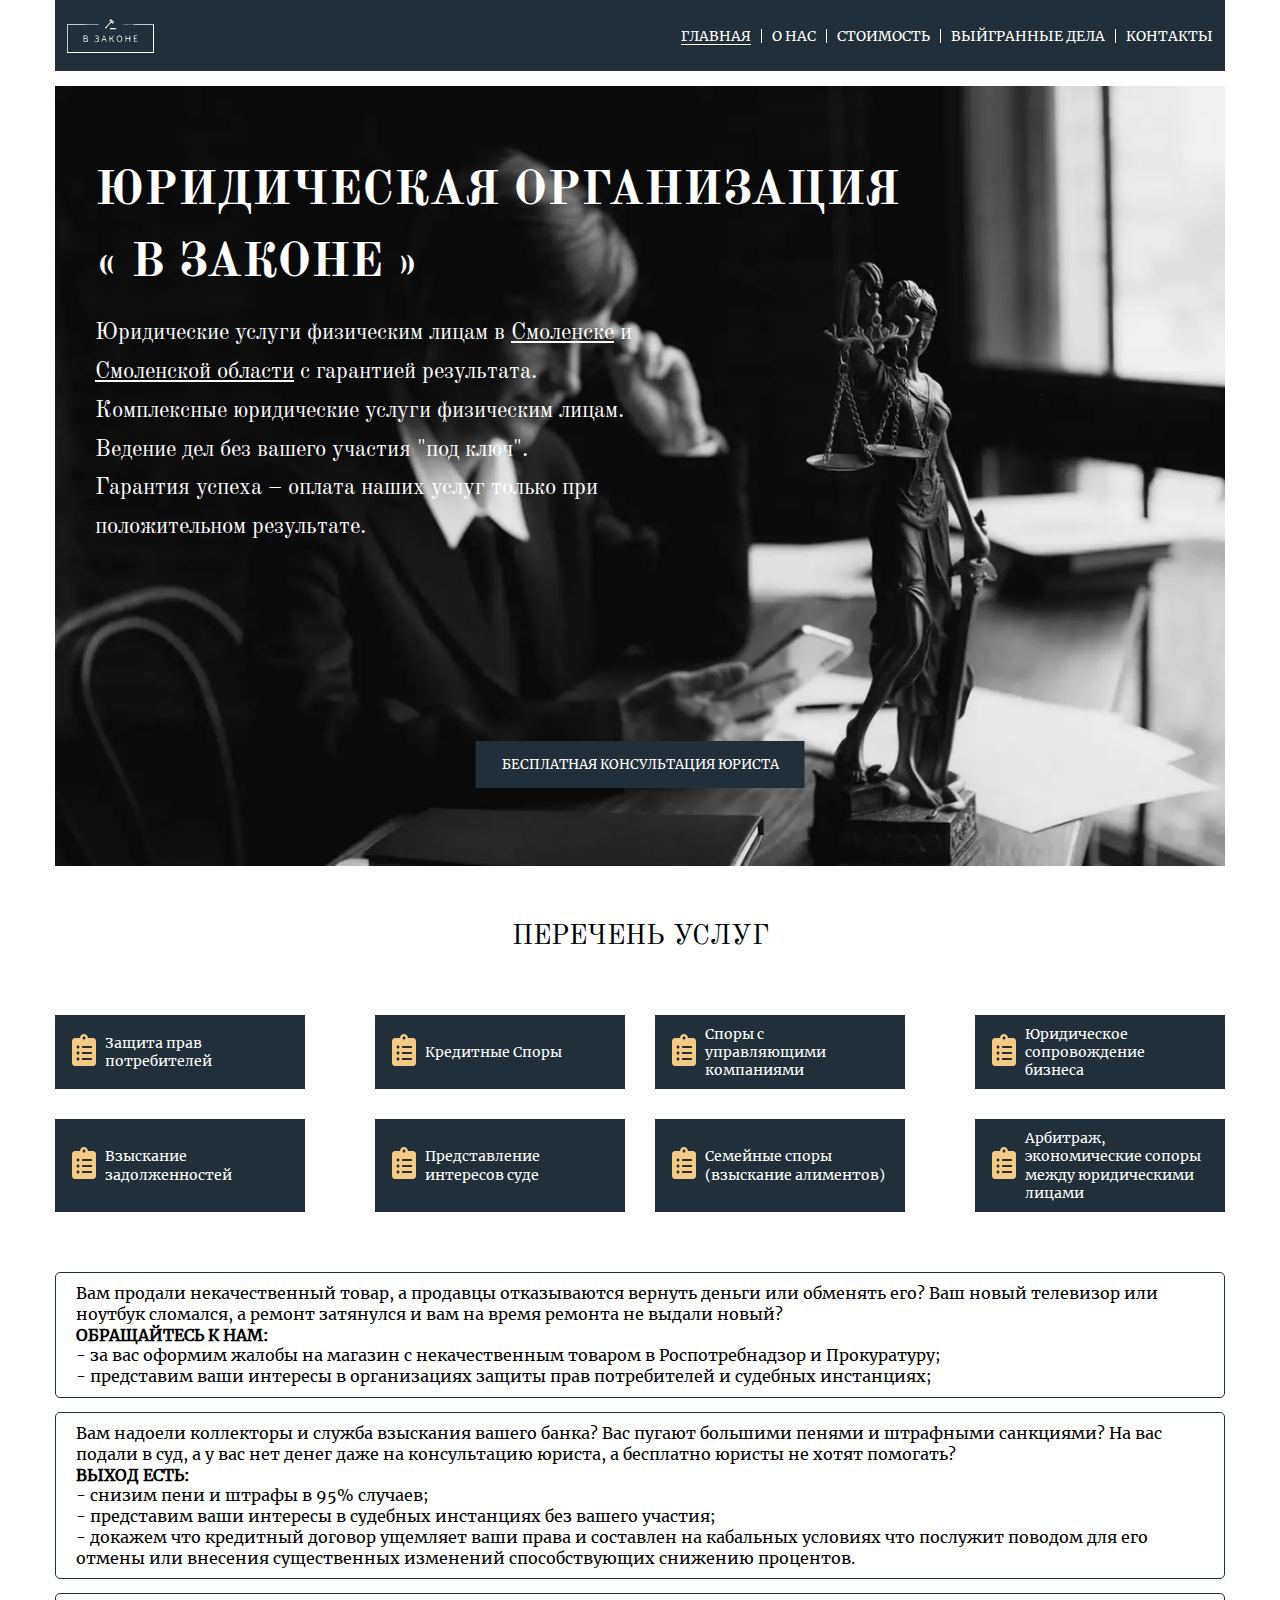
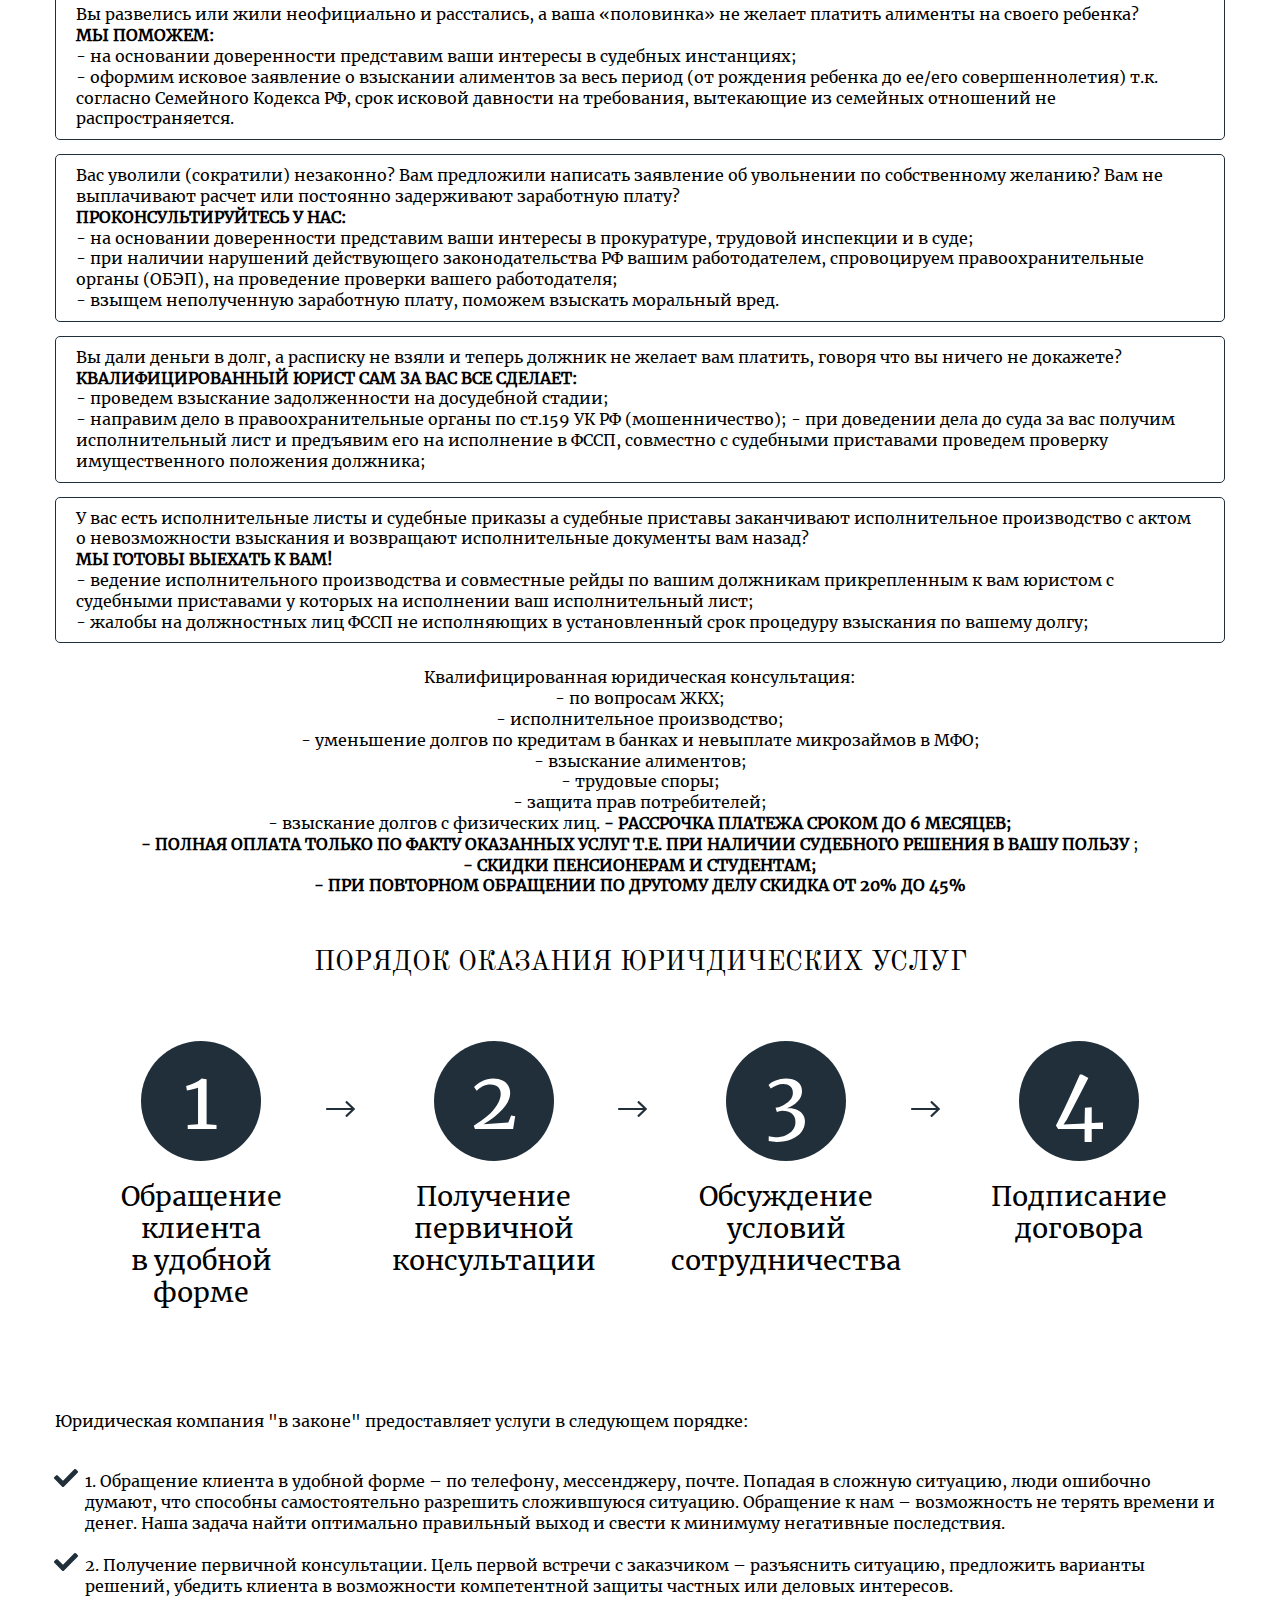
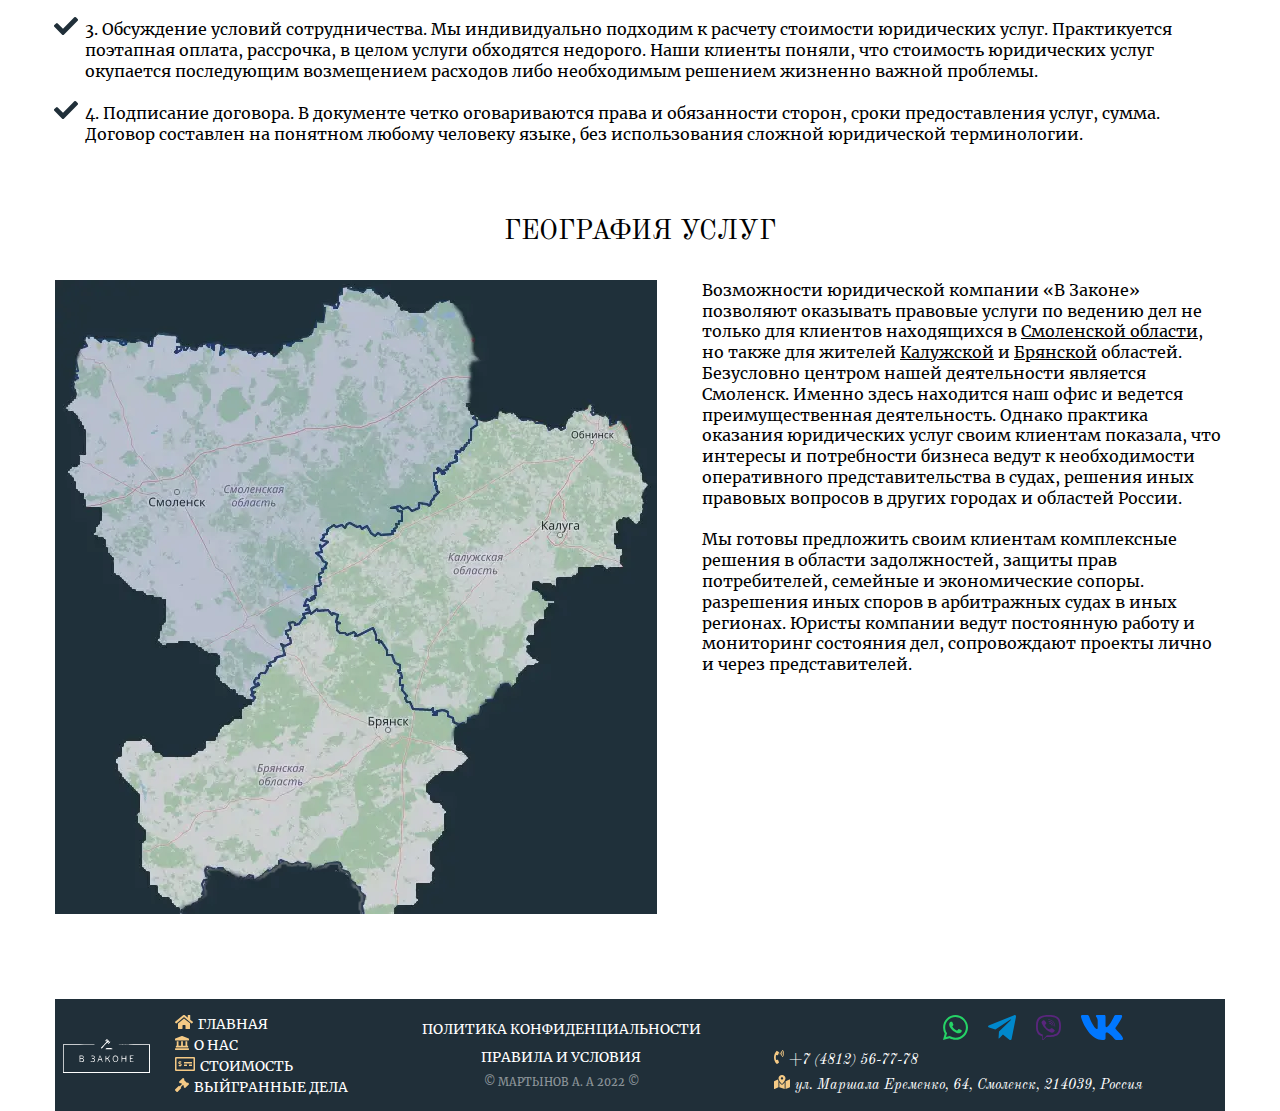
==== commit 4b2fda67: "new nomer" ====
--- a/index.html
+++ b/index.html
@@ -1 +1 @@
-<!DOCTYPE html><html lang="ru"><head>  <title>Главная</title>  <meta charset="UTF-8">  <meta name="format-detection" content="telephone=no">  <link rel="stylesheet" href="css/style.min.css">  <link rel="shortcut icon" href="img/icons/favicon.png">  <meta name="viewport" content="width=device-width, initial-scale=1.0"></head><body>  <div class="wrapper">    <header class="header">    <div class="container">      <div class="header__row">      <div class="header__row-item">        <div class="header__logo logo">          <a href="index.html">            <picture><source srcset="img/icons/logo_white.svg" type="image/webp"><img src="img/icons/logo_white.svg" alt="Логотип"></picture>          </a>        </div>        <div class="header__menu menu">          <div class="menu__icon icon-menu">            <span></span>            <span></span>            <span></span>          </div>          <nav class="menu__body">            <ul class="menu__list">              <li><a href="index.html" class="menu__link active-page">Главная</a></li>              <li><a href="about_us.html" class="menu__link">О нас</a></li>              <li><a href="price.html" class="menu__link">Стоимость</a></li>              <li><a href="cases_won.html" class="menu__link">Выйгранные дела</a></li>              <li><a href="contact.html" class="menu__link">Контакты</a></li>            </ul>          </nav>        </div>      </div>    </div>  </div></header>    <div class="content">      <section class="intro">        <div class="intro__page">          <div class="container">            <div class="intro__content">              <div class="intro__item">                <div class="intro__content-text">                  <h1 class="intro__title">Юридическая организация<br>                    <span>« В Законе »</span>                  </h1>                  <p class="intro__text">Юридические услуги физическим лицам в <span>Смоленске</span> и <br>                    <span>Смоленской области</span> <br class="transfer"> с                    гарантией результата.                  </p>                  <p class="intro__text">Комплексные юридические услуги физическим лицам. Ведение дел без вашего участия                    "под ключ". <br> Гарантия успеха – оплата наших услуг только при положительном результате.</p>                </div>              </div>              <div class="intro__content-img">                <picture><source srcset="img/intro_descktop.webp" type="image/webp"><img class="intro__img intro__img_descktop" src="img/intro_descktop.jpg" alt="image"></picture>                <picture><source srcset="img/intro_tablet.webp" type="image/webp"><img class="intro__img intro__img_tablet" src="img/intro_tablet.jpg" alt="image"></picture>                <picture><source srcset="img/intro_mobile.webp" type="image/webp"><img class="intro__img intro__img_mobile" src="img/intro_mobile.jpg" alt="image"></picture>              </div>              <div class="intro__content-btn">                <a href="tel:+74812637578" class="intro__link">                  <input type="submit" class="intro__btn" value="Бесплатная консультация юриста">                </a>              </div>            </div>          </div>        </div>      </section>      <br>      <section class="main">        <div class="main__page">          <div class="container">            <div class="main__content">              <h2 class="main__title">ПЕРЕЧЕНЬ УСЛУГ</h2>              <div class="main__items">                <div class="main__items-flex_column">                  <div class="main__items-flex_row-descktop">                    <div class="main__items-flex_row">                      <div class="main__item">                        <p class="main__item-text">Защита прав потребителей</p>                      </div>                      <div class="main__item">                        <p class="main__item-text">Кредитные Споры</p>                      </div>                    </div>                    <div class="main__items-flex_row">                      <div class="main__item">                        <p class="main__item-text">Споры с управляющими компаниями</p>                      </div>                      <div class="main__item">                        <p class="main__item-text">Юридическое сопровождение бизнеса</p>                      </div>                    </div>                  </div>                  <div class="main__items-flex_row-descktop">                    <div class="main__items-flex_row">                      <div class="main__item">                        <p class="main__item-text">Взыскание задолженностей</p>                      </div>                      <div class="main__item">                        <p class="main__item-text">Представление интересов суде</p>                      </div>                    </div>                    <div class="main__items-flex_row">                      <div class="main__item">                        <p class="main__item-text">Семейные споры (взыскание алиментов)</p>                      </div>                      <div class="main__item">                        <p class="main__item-text">Арбитраж, экономические сопоры между юридическими лицами</p>                      </div>                    </div>                  </div>                </div>                <div class="main__servis">                  <div class="main__servis-list">                    <p class="main__servis-text">                      Вам продали некачественный товар, а продавцы отказываются вернуть деньги или обменять его?                      Ваш новый телевизор или ноутбук сломался, а ремонт затянулся и вам на время ремонта не выдали                      новый?<br> <span>ОБРАЩАЙТЕСЬ К НАМ:</span> <br> - за вас оформим жалобы на магазин с                      некачественным товаром в                      Роспотребнадзор и Прокуратуру; <br> - представим ваши интересы в организациях защиты прав                      потребителей и судебных инстанциях;<br>                    </p>                    <br>                    <p class="main__servis-text">                      Вам надоели коллекторы и служба взыскания вашего банка? Вас пугают большими пенями и штрафными                      санкциями? На вас подали в суд, а у вас нет денег даже на консультацию юриста, а бесплатно юристы                      не хотят помогать?<br> <span>ВЫХОД ЕСТЬ:</span> <br> - снизим пени и штрафы в 95% случаев;<br> -                      представим ваши                      интересы в судебных инстанциях без вашего участия;<br> - докажем что кредитный договор ущемляет                      ваши права и составлен на кабальных условиях что послужит поводом для его отмены или внесения                      существенных изменений способствующих снижению процентов.<br>                    </p>                    <br>                    <p class="main__servis-text">                      Вы развелись или жили неофициально и расстались, а ваша «половинка» не желает платить алименты                      на своего ребенка?<br> <span>МЫ ПОМОЖЕМ:</span> <br> - на основании доверенности представим ваши                      интересы в                      судебных инстанциях;<br> - оформим исковое заявление о взыскании алиментов за весь период (от                      рождения ребенка до ее/его совершеннолетия) т.к. согласно Семейного Кодекса РФ, срок исковой                      давности на требования, вытекающие из семейных отношений не распространяется.<br>                    </p>                    <br>                    <p class="main__servis-text">                      Вас уволили (сократили) незаконно? Вам предложили написать заявление об увольнении по                      собственному желанию? Вам не выплачивают расчет или постоянно задерживают заработную плату?<br>                      <span>ПРОКОНСУЛЬТИРУЙТЕСЬ У НАС:</span> <br> - на основании доверенности представим ваши интересы                      в прокуратуре,                      трудовой инспекции и в суде;<br> - при наличии нарушений действующего законодательства РФ вашим                      работодателем, спровоцируем правоохранительные органы (ОБЭП), на проведение проверки вашего                      работодателя;<br> - взыщем неполученную заработную плату, поможем взыскать моральный вред.<br>                    </p>                    <br>                    <p class="main__servis-text">                      Вы дали деньги в долг, а расписку не взяли и теперь должник не желает вам платить, говоря что                      вы ничего не докажете?<br><span>КВАЛИФИЦИРОВАННЫЙ ЮРИСТ САМ ЗА ВАС ВСЕ СДЕЛАЕТ:</span> <br> -                      проведем                      взыскание задолженности на досудебной стадии;<br> - направим дело в правоохранительные органы по                      ст.159 УК РФ (мошенничество); - при доведении дела до суда за вас получим исполнительный лист и                      предъявим его на исполнение в ФССП, совместно с судебными приставами проведем проверку                      имущественного положения должника;<br>                    </p>                    <br>                    <p class="main__servis-text">                      У вас есть исполнительные листы и судебные приказы а судебные приставы заканчивают                      исполнительное производство с актом о невозможности взыскания и возвращают исполнительные                      документы вам назад?<br> <span>МЫ ГОТОВЫ ВЫЕХАТЬ К ВАМ!</span> <br> - ведение исполнительного                      производства и                      совместные рейды по вашим должникам прикрепленным к вам юристом с судебными приставами у которых                      на исполнении ваш исполнительный лист;<br> - жалобы на должностных лиц ФССП не исполняющих в                      установленный срок процедуру взыскания по вашему долгу;<br>                    </p>                    <br>                    <p class="main__servis-text">                      Квалифицированная юридическая консультация:<br> - по вопросам ЖКХ;<br> - исполнительное                      производство;<br> - уменьшение долгов по кредитам в банках и невыплате микрозаймов в МФО;<br> -                      взыскание                      алиментов;<br> - трудовые споры;<br> - защита прав потребителей;<br> - взыскание долгов с                      физических лиц.                      <span>- РАССРОЧКА ПЛАТЕЖА СРОКОМ ДО 6 МЕСЯЦЕВ;</span> <br>                      <span>- ПОЛНАЯ ОПЛАТА ТОЛЬКО ПО ФАКТУ ОКАЗАННЫХ УСЛУГ Т.Е. ПРИ НАЛИЧИИ СУДЕБНОГО РЕШЕНИЯ В ВАШУ                        ПОЛЬЗУ</span> ;<br>                      <span>- СКИДКИ ПЕНСИОНЕРАМ И СТУДЕНТАМ;</span> <br>                      <span>- ПРИ ПОВТОРНОМ ОБРАЩЕНИИ ПО ДРУГОМУ ДЕЛУ СКИДКА ОТ 20% ДО 45%</span> <br>                    </p>                  </div>                </div>              </div>              <!--/ main__items -->            </div>          </div>          <div class="container">            <div class="main__content">              <h2 class="main__title">Порядок оказания юричдических услуг</h2>              <div class="service">                <div class="service__items">                  <div class="service__flex">                    <div class="service__item">                      <picture><source srcset="img/icons/one.svg" type="image/webp"><img src="img/icons/one.svg" class="service__item-value service__item-value_one"></picture>                      <p class="service__item-text">                        Обращение<br>                        клиента<br>                        в удобной<br>                        форме</p>                    </div>                    <div class="service__item">                      <picture><source srcset="img/icons/two.svg" type="image/webp"><img src="img/icons/two.svg" class="service__item-value service__item-value_two"></picture>                      <p class="service__item-text">                        Получение<br>                        первичной<br>                        консультации</p>                    </div>                  </div>                  <div class="service__flex">                    <div class="service__item">                      <picture><source srcset="img/icons/three.svg" type="image/webp"><img src="img/icons/three.svg" class="service__item-value service__item-value_three"></picture>                      <p class="service__item-text">                        Обсуждение <br>                        условий<br>                        сотрудничества                      </p>                    </div>                    <div class="service__item service__item_arrow-none">                      <picture><source srcset="img/icons/four.svg" type="image/webp"><img src="img/icons/four.svg" class="service__item-value service__item-value_four"></picture>                      <p class="service__item-text">                        Подписание <br>                        договора</p>                    </div>                  </div>                  <!-- <div class="service__flex">                    <div class="service__item">                      <p class="service__item-text">                        Выполнение <br>                        поставленной <br>                        задачи</p>                    </div>                  </div> -->                </div>                <!-- /service__items -->                <div class="service__text">                  <p>Юридическая компания "в законе" предоставляет услуги в следующем порядке:</p>                  <ul>                    <li>                      1. Обращение клиента в удобной форме – по телефону, мессенджеру, почте. Попадая в сложную                      ситуацию, люди ошибочно думают,                      что способны самостоятельно разрешить сложившуюся ситуацию. Обращение к нам – возможность не                      терять времени и денег.                      Наша задача найти оптимально правильный выход и свести к минимуму негативные последствия.                    </li>                    <li>                      2. Получение первичной консультации. Цель первой встречи с заказчиком – разъяснить ситуацию,                      предложить варианты решений,                      убедить клиента в возможности компетентной защиты частных или деловых интересов.                    </li>                    <li>                      3. Обсуждение условий сотрудничества. Мы индивидуально подходим к расчету стоимости юридических                      услуг. Практикуется поэтапная оплата, рассрочка, в целом услуги обходятся недорого.                      Наши клиенты поняли, что стоимость юридических услуг окупается последующим возмещением расходов                      либо необходимым решением жизненно важной проблемы.                    </li>                    <li>                      4. Подписание договора. В документе четко оговариваются права и обязанности сторон, сроки                      предоставления услуг, сумма. Договор составлен на понятном                      любому человеку языке, без использования сложной юридической терминологии.                    </li>                  </ul>                </div>                <!-- /service__text -->                <div class="service__region">                  <h2 class="service__region-title main__title">География услуг</h2>                  <div class="service__region-item">                    <picture><source srcset="img/map.webp" type="image/webp"><img src="img/map.png" alt="image" class="service__region-img"></picture>                    <div class="service__region-text">                      <p>                        Возможности юридической компании «В Законе» позволяют оказывать правовые услуги по ведению дел                        не                        только для клиентов находящихся в <span>Смоленской области</span>, но также для жителей                        <span>Калужской</span> и <span>Брянской</span>                        областей.                        Безусловно центром нашей деятельности является Смоленск. Именно здесь находится наш офис и                        ведется преимущественная                        деятельность.                        Однако практика оказания юридических услуг своим клиентам показала, что интересы и потребности                        бизнеса ведут к необходимости оперативного                        представительства в судах, решения иных правовых вопросов в других городах и областей России.                        <br>                        <br>                        Мы готовы предложить своим клиентам комплексные решения в области задолжностей, защиты прав                        потребителей, семейные и экономические сопоры.                        разрешения иных споров в арбитражных судах в иных регионах. Юристы компании ведут постоянную                        работу и мониторинг состояния дел, сопровождают                        проекты лично и через представителей.                      </p>                    </div>                  </div>                </div>              </div>            </div>          </div>        </div>    </div>  </div>  </section>  </div>  <footer class="footer">  <div class='container'>    <div class="footer__row">      <div class="footer__column">        <div class="footer__item">          <div class="footer__logo logo">            <a href="index.html">              <picture><source srcset="img/icons/logo_white.svg" type="image/webp"><img src="img/icons/logo_white.svg" alt="Логотип" class="logo__item"></picture>            </a>          </div>          <div class="footer__menu footer-menu">            <nav class="footer-menu__body">              <ul class="footer-menu__list">                <li><a href="index.html" class="footer-menu__link menu__link--one">Главная</a></li>                <li><a href="about_us.html" class="footer-menu__link menu__link--two">О нас</a></li>                <li><a href="price.html" class="footer-menu__link menu__link--three">Стоимость</a></li>                <li><a href="cases_won.html" class="footer-menu__link menu__link--four">Выйгранные дела</a></li>              </ul>            </nav>          </div>        </div>      </div>      <div class="footer__column">        <div class="footer__item">          <div class="footer__rules rules">            <a href="privacy.html">политика конфиденциальности</a>            <a href="terms.html">правила и услoвия</a>            <p class="rules__text rules-text">© Мартынов А. А 2022 ©</p>          </div>        </div>      </div>      <div class="footer__column">        <div class="footer__item">          <address class="footer__data">            <div class="contact contact--size">              <div class="contact__messagers">                <a target="_blank" href="https://wa.me/79101147448" class="contact__WhatsApp">                  <picture><source srcset="img/icons/whatsapp.svg" type="image/webp"><img src="img/icons/whatsapp.svg" alt="whatsapp"></picture>                </a>                <a target="_blank" href="tg://resolve?domain=@v_zackone" class="contact__telegram">                  <picture><source srcset="img/icons/telegram-plane.svg" type="image/webp"><img src="img/icons/telegram-plane.svg" alt="telegram"></picture>                </a>                <a target="_blank" href="viber://chat?number=%2B79101147448" class="contact__viber">                  <picture><source srcset="img/icons/viber.svg" type="image/webp"><img src="img/icons/viber.svg" alt="viber"></picture>                </a>                <a target="_blank" href="https://m.vk.com/public194984760?from=groups%253Fact%253Dlist" class="contact__vk">                  <picture><source srcset="img/icons/vk.svg" type="image/webp"><img src="img/icons/vk.svg" alt="vk"></picture>                </a>              </div>              <a href="tel:+74812637578" class="contact__phone">+7 (4812) 63-75-78</a>              <a href="https://yandex.ru/maps/12/smolensk/house/ulitsa_marshala_yeryomenko_64/Z0sYdgRjQEMPQFtufXRwdHxjZA==/?ll=32.033968%2C54.815000&source=wizgeo&utm_medium=maps-desktop&utm_source=serp&z=17"                class="footer__data-address">ул. Маршала Еременко, 64,<span></span> Смоленск, 214039, Россия</a>            </div>          </address>        </div>      </div>    </div>    <p class="rules-text rules-text_down">© Мартынов А. А 2022 ©</p>  </div></footer>  </div>  <script src="https://code.jquery.com/jquery-3.3.1.min.js"></script><script src="js/script.js"></script></body></html>+<!DOCTYPE html><html lang="ru"><head>  <title>Главная</title>  <meta charset="UTF-8">  <meta name="format-detection" content="telephone=no">  <link rel="stylesheet" href="css/style.min.css">  <link rel="shortcut icon" href="img/icons/favicon.png">  <meta name="viewport" content="width=device-width, initial-scale=1.0"></head><body>  <div class="wrapper">    <header class="header">    <div class="container">      <div class="header__row">      <div class="header__row-item">        <div class="header__logo logo">          <a href="index.html">            <picture><source srcset="img/icons/logo_white.svg" type="image/webp"><img src="img/icons/logo_white.svg" alt="Логотип"></picture>          </a>        </div>        <div class="header__menu menu">          <div class="menu__icon icon-menu">            <span></span>            <span></span>            <span></span>          </div>          <nav class="menu__body">            <ul class="menu__list">              <li><a href="index.html" class="menu__link active-page">Главная</a></li>              <li><a href="about_us.html" class="menu__link">О нас</a></li>              <li><a href="price.html" class="menu__link">Стоимость</a></li>              <li><a href="cases_won.html" class="menu__link">Выйгранные дела</a></li>              <li><a href="contact.html" class="menu__link">Контакты</a></li>            </ul>          </nav>        </div>      </div>    </div>  </div></header>    <div class="content">      <section class="intro">        <div class="intro__page">          <div class="container">            <div class="intro__content">              <div class="intro__item">                <div class="intro__content-text">                  <h1 class="intro__title">Юридическая организация<br>                    <span>« В Законе »</span>                  </h1>                  <p class="intro__text">Юридические услуги физическим лицам в <span>Смоленске</span> и <br>                    <span>Смоленской области</span> <br class="transfer"> с                    гарантией результата.                  </p>                  <p class="intro__text">Комплексные юридические услуги физическим лицам. Ведение дел без вашего участия                    "под ключ". <br> Гарантия успеха – оплата наших услуг только при положительном результате.</p>                </div>              </div>              <div class="intro__content-img">                <picture><source srcset="img/intro_descktop.webp" type="image/webp"><img class="intro__img intro__img_descktop" src="img/intro_descktop.jpg" alt="image"></picture>                <picture><source srcset="img/intro_tablet.webp" type="image/webp"><img class="intro__img intro__img_tablet" src="img/intro_tablet.jpg" alt="image"></picture>                <picture><source srcset="img/intro_mobile.webp" type="image/webp"><img class="intro__img intro__img_mobile" src="img/intro_mobile.jpg" alt="image"></picture>              </div>              <div class="intro__content-btn">                <a href="tel:+74812637578" class="intro__link">                  <input type="submit" class="intro__btn" value="Бесплатная консультация юриста">                </a>              </div>            </div>          </div>        </div>      </section>      <br>      <section class="main">        <div class="main__page">          <div class="container">            <div class="main__content">              <h2 class="main__title">ПЕРЕЧЕНЬ УСЛУГ</h2>              <div class="main__items">                <div class="main__items-flex_column">                  <div class="main__items-flex_row-descktop">                    <div class="main__items-flex_row">                      <div class="main__item">                        <p class="main__item-text">Защита прав потребителей</p>                      </div>                      <div class="main__item">                        <p class="main__item-text">Кредитные Споры</p>                      </div>                    </div>                    <div class="main__items-flex_row">                      <div class="main__item">                        <p class="main__item-text">Споры с управляющими компаниями</p>                      </div>                      <div class="main__item">                        <p class="main__item-text">Юридическое сопровождение бизнеса</p>                      </div>                    </div>                  </div>                  <div class="main__items-flex_row-descktop">                    <div class="main__items-flex_row">                      <div class="main__item">                        <p class="main__item-text">Взыскание задолженностей</p>                      </div>                      <div class="main__item">                        <p class="main__item-text">Представление интересов суде</p>                      </div>                    </div>                    <div class="main__items-flex_row">                      <div class="main__item">                        <p class="main__item-text">Семейные споры (взыскание алиментов)</p>                      </div>                      <div class="main__item">                        <p class="main__item-text">Арбитраж, экономические сопоры между юридическими лицами</p>                      </div>                    </div>                  </div>                </div>                <div class="main__servis">                  <div class="main__servis-list">                    <p class="main__servis-text">                      Вам продали некачественный товар, а продавцы отказываются вернуть деньги или обменять его?                      Ваш новый телевизор или ноутбук сломался, а ремонт затянулся и вам на время ремонта не выдали                      новый?<br> <span>ОБРАЩАЙТЕСЬ К НАМ:</span> <br> - за вас оформим жалобы на магазин с                      некачественным товаром в                      Роспотребнадзор и Прокуратуру; <br> - представим ваши интересы в организациях защиты прав                      потребителей и судебных инстанциях;<br>                    </p>                    <br>                    <p class="main__servis-text">                      Вам надоели коллекторы и служба взыскания вашего банка? Вас пугают большими пенями и штрафными                      санкциями? На вас подали в суд, а у вас нет денег даже на консультацию юриста, а бесплатно юристы                      не хотят помогать?<br> <span>ВЫХОД ЕСТЬ:</span> <br> - снизим пени и штрафы в 95% случаев;<br> -                      представим ваши                      интересы в судебных инстанциях без вашего участия;<br> - докажем что кредитный договор ущемляет                      ваши права и составлен на кабальных условиях что послужит поводом для его отмены или внесения                      существенных изменений способствующих снижению процентов.<br>                    </p>                    <br>                    <p class="main__servis-text">                      Вы развелись или жили неофициально и расстались, а ваша «половинка» не желает платить алименты                      на своего ребенка?<br> <span>МЫ ПОМОЖЕМ:</span> <br> - на основании доверенности представим ваши                      интересы в                      судебных инстанциях;<br> - оформим исковое заявление о взыскании алиментов за весь период (от                      рождения ребенка до ее/его совершеннолетия) т.к. согласно Семейного Кодекса РФ, срок исковой                      давности на требования, вытекающие из семейных отношений не распространяется.<br>                    </p>                    <br>                    <p class="main__servis-text">                      Вас уволили (сократили) незаконно? Вам предложили написать заявление об увольнении по                      собственному желанию? Вам не выплачивают расчет или постоянно задерживают заработную плату?<br>                      <span>ПРОКОНСУЛЬТИРУЙТЕСЬ У НАС:</span> <br> - на основании доверенности представим ваши интересы                      в прокуратуре,                      трудовой инспекции и в суде;<br> - при наличии нарушений действующего законодательства РФ вашим                      работодателем, спровоцируем правоохранительные органы (ОБЭП), на проведение проверки вашего                      работодателя;<br> - взыщем неполученную заработную плату, поможем взыскать моральный вред.<br>                    </p>                    <br>                    <p class="main__servis-text">                      Вы дали деньги в долг, а расписку не взяли и теперь должник не желает вам платить, говоря что                      вы ничего не докажете?<br><span>КВАЛИФИЦИРОВАННЫЙ ЮРИСТ САМ ЗА ВАС ВСЕ СДЕЛАЕТ:</span> <br> -                      проведем                      взыскание задолженности на досудебной стадии;<br> - направим дело в правоохранительные органы по                      ст.159 УК РФ (мошенничество); - при доведении дела до суда за вас получим исполнительный лист и                      предъявим его на исполнение в ФССП, совместно с судебными приставами проведем проверку                      имущественного положения должника;<br>                    </p>                    <br>                    <p class="main__servis-text">                      У вас есть исполнительные листы и судебные приказы а судебные приставы заканчивают                      исполнительное производство с актом о невозможности взыскания и возвращают исполнительные                      документы вам назад?<br> <span>МЫ ГОТОВЫ ВЫЕХАТЬ К ВАМ!</span> <br> - ведение исполнительного                      производства и                      совместные рейды по вашим должникам прикрепленным к вам юристом с судебными приставами у которых                      на исполнении ваш исполнительный лист;<br> - жалобы на должностных лиц ФССП не исполняющих в                      установленный срок процедуру взыскания по вашему долгу;<br>                    </p>                    <br>                    <p class="main__servis-text">                      Квалифицированная юридическая консультация:<br> - по вопросам ЖКХ;<br> - исполнительное                      производство;<br> - уменьшение долгов по кредитам в банках и невыплате микрозаймов в МФО;<br> -                      взыскание                      алиментов;<br> - трудовые споры;<br> - защита прав потребителей;<br> - взыскание долгов с                      физических лиц.                      <span>- РАССРОЧКА ПЛАТЕЖА СРОКОМ ДО 6 МЕСЯЦЕВ;</span> <br>                      <span>- ПОЛНАЯ ОПЛАТА ТОЛЬКО ПО ФАКТУ ОКАЗАННЫХ УСЛУГ Т.Е. ПРИ НАЛИЧИИ СУДЕБНОГО РЕШЕНИЯ В ВАШУ                        ПОЛЬЗУ</span> ;<br>                      <span>- СКИДКИ ПЕНСИОНЕРАМ И СТУДЕНТАМ;</span> <br>                      <span>- ПРИ ПОВТОРНОМ ОБРАЩЕНИИ ПО ДРУГОМУ ДЕЛУ СКИДКА ОТ 20% ДО 45%</span> <br>                    </p>                  </div>                </div>              </div>              <!--/ main__items -->            </div>          </div>          <div class="container">            <div class="main__content">              <h2 class="main__title">Порядок оказания юричдических услуг</h2>              <div class="service">                <div class="service__items">                  <div class="service__flex">                    <div class="service__item">                      <picture><source srcset="img/icons/one.svg" type="image/webp"><img src="img/icons/one.svg" class="service__item-value service__item-value_one"></picture>                      <p class="service__item-text">                        Обращение<br>                        клиента<br>                        в удобной<br>                        форме</p>                    </div>                    <div class="service__item">                      <picture><source srcset="img/icons/two.svg" type="image/webp"><img src="img/icons/two.svg" class="service__item-value service__item-value_two"></picture>                      <p class="service__item-text">                        Получение<br>                        первичной<br>                        консультации</p>                    </div>                  </div>                  <div class="service__flex">                    <div class="service__item">                      <picture><source srcset="img/icons/three.svg" type="image/webp"><img src="img/icons/three.svg" class="service__item-value service__item-value_three"></picture>                      <p class="service__item-text">                        Обсуждение <br>                        условий<br>                        сотрудничества                      </p>                    </div>                    <div class="service__item service__item_arrow-none">                      <picture><source srcset="img/icons/four.svg" type="image/webp"><img src="img/icons/four.svg" class="service__item-value service__item-value_four"></picture>                      <p class="service__item-text">                        Подписание <br>                        договора</p>                    </div>                  </div>                  <!-- <div class="service__flex">                    <div class="service__item">                      <p class="service__item-text">                        Выполнение <br>                        поставленной <br>                        задачи</p>                    </div>                  </div> -->                </div>                <!-- /service__items -->                <div class="service__text">                  <p>Юридическая компания "в законе" предоставляет услуги в следующем порядке:</p>                  <ul>                    <li>                      1. Обращение клиента в удобной форме – по телефону, мессенджеру, почте. Попадая в сложную                      ситуацию, люди ошибочно думают,                      что способны самостоятельно разрешить сложившуюся ситуацию. Обращение к нам – возможность не                      терять времени и денег.                      Наша задача найти оптимально правильный выход и свести к минимуму негативные последствия.                    </li>                    <li>                      2. Получение первичной консультации. Цель первой встречи с заказчиком – разъяснить ситуацию,                      предложить варианты решений,                      убедить клиента в возможности компетентной защиты частных или деловых интересов.                    </li>                    <li>                      3. Обсуждение условий сотрудничества. Мы индивидуально подходим к расчету стоимости юридических                      услуг. Практикуется поэтапная оплата, рассрочка, в целом услуги обходятся недорого.                      Наши клиенты поняли, что стоимость юридических услуг окупается последующим возмещением расходов                      либо необходимым решением жизненно важной проблемы.                    </li>                    <li>                      4. Подписание договора. В документе четко оговариваются права и обязанности сторон, сроки                      предоставления услуг, сумма. Договор составлен на понятном                      любому человеку языке, без использования сложной юридической терминологии.                    </li>                  </ul>                </div>                <!-- /service__text -->                <div class="service__region">                  <h2 class="service__region-title main__title">География услуг</h2>                  <div class="service__region-item">                    <picture><source srcset="img/map.webp" type="image/webp"><img src="img/map.png" alt="image" class="service__region-img"></picture>                    <div class="service__region-text">                      <p>                        Возможности юридической компании «В Законе» позволяют оказывать правовые услуги по ведению дел                        не                        только для клиентов находящихся в <span>Смоленской области</span>, но также для жителей                        <span>Калужской</span> и <span>Брянской</span>                        областей.                        Безусловно центром нашей деятельности является Смоленск. Именно здесь находится наш офис и                        ведется преимущественная                        деятельность.                        Однако практика оказания юридических услуг своим клиентам показала, что интересы и потребности                        бизнеса ведут к необходимости оперативного                        представительства в судах, решения иных правовых вопросов в других городах и областей России.                        <br>                        <br>                        Мы готовы предложить своим клиентам комплексные решения в области задолжностей, защиты прав                        потребителей, семейные и экономические сопоры.                        разрешения иных споров в арбитражных судах в иных регионах. Юристы компании ведут постоянную                        работу и мониторинг состояния дел, сопровождают                        проекты лично и через представителей.                      </p>                    </div>                  </div>                </div>              </div>            </div>          </div>        </div>    </div>  </div>  </section>  </div>  <footer class="footer">  <div class='container'>    <div class="footer__row">      <div class="footer__column">        <div class="footer__item">          <div class="footer__logo logo">            <a href="index.html">              <picture><source srcset="img/icons/logo_white.svg" type="image/webp"><img src="img/icons/logo_white.svg" alt="Логотип" class="logo__item"></picture>            </a>          </div>          <div class="footer__menu footer-menu">            <nav class="footer-menu__body">              <ul class="footer-menu__list">                <li><a href="index.html" class="footer-menu__link menu__link--one">Главная</a></li>                <li><a href="about_us.html" class="footer-menu__link menu__link--two">О нас</a></li>                <li><a href="price.html" class="footer-menu__link menu__link--three">Стоимость</a></li>                <li><a href="cases_won.html" class="footer-menu__link menu__link--four">Выйгранные дела</a></li>              </ul>            </nav>          </div>        </div>      </div>      <div class="footer__column">        <div class="footer__item">          <div class="footer__rules rules">            <a href="privacy.html">политика конфиденциальности</a>            <a href="terms.html">правила и услoвия</a>            <p class="rules__text rules-text">© Мартынов А. А 2022 ©</p>          </div>        </div>      </div>      <div class="footer__column">        <div class="footer__item">          <address class="footer__data">            <div class="contact contact--size">              <div class="contact__messagers">                <a target="_blank" href="https://wa.me/79101147448" class="contact__WhatsApp">                  <picture><source srcset="img/icons/whatsapp.svg" type="image/webp"><img src="img/icons/whatsapp.svg" alt="whatsapp"></picture>                </a>                <a target="_blank" href="tg://resolve?domain=@v_zackone" class="contact__telegram">                  <picture><source srcset="img/icons/telegram-plane.svg" type="image/webp"><img src="img/icons/telegram-plane.svg" alt="telegram"></picture>                </a>                <a target="_blank" href="viber://chat?number=%2B79101147448" class="contact__viber">                  <picture><source srcset="img/icons/viber.svg" type="image/webp"><img src="img/icons/viber.svg" alt="viber"></picture>                </a>                <a target="_blank" href="https://m.vk.com/public194984760?from=groups%253Fact%253Dlist" class="contact__vk">                  <picture><source srcset="img/icons/vk.svg" type="image/webp"><img src="img/icons/vk.svg" alt="vk"></picture>                </a>              </div>              <a href="tel:+74812637578" class="contact__phone">+7 (4812) 56-77-78</a>              <a href="https://yandex.ru/maps/12/smolensk/house/ulitsa_marshala_yeryomenko_64/Z0sYdgRjQEMPQFtufXRwdHxjZA==/?ll=32.033968%2C54.815000&source=wizgeo&utm_medium=maps-desktop&utm_source=serp&z=17"                class="footer__data-address">ул. Маршала Еременко, 64,<span></span> Смоленск, 214039, Россия</a>            </div>          </address>        </div>      </div>    </div>    <p class="rules-text rules-text_down">© Мартынов А. А 2022 ©</p>  </div></footer>  </div>  <script src="https://code.jquery.com/jquery-3.3.1.min.js"></script><script src="js/script.js"></script></body></html>--- a/css/style.min.css
+++ b/css/style.min.css
@@ -1 +1 @@
-@font-face{font-family:OldStandardTT;font-display:swap;src:url(../fonts/OldStandardTT-Bold.woff) format("woff"),url(../fonts/OldStandardTT-Bold.woff2) format("woff2");font-weight:700;font-style:Bold}@font-face{font-family:Merriweather;font-display:swap;src:url(../fonts/Merriweather-Regular.woff) format("woff"),url(../fonts/Merriweather-Regular.woff2) format("woff2");font-weight:400;font-style:Regular}@font-face{font-family:OldStandardTT;font-display:swap;src:url(../fonts/OldStandardTT-Italic.woff) format("woff"),url(../fonts/OldStandardTT-Italic.woff2) format("woff2");font-weight:400;font-style:Italic}@font-face{font-family:OldStandardTT;font-display:swap;src:url(../fonts/OldStandardTT-Regular.woff) format("woff"),url(../fonts/OldStandardTT-Regular.woff2) format("woff2");font-weight:400;font-style:Regular}*{padding:0;margin:0;border:0}*,:after,:before{-moz-box-sizing:border-box;-webkit-box-sizing:border-box;box-sizing:border-box}:active,:focus{outline:0}a:active,a:focus{outline:0}aside,footer,header,nav,section{display:block}body,html{height:100%;min-width:320px}body{line-height:1;font-family:Merriweather;-ms-text-size-adjust:100%;-moz-text-size-adjust:100%;-webkit-text-size-adjust:100%}button,input,textarea{font-family:Merriweather}input::-ms-clear{display:none}button{cursor:pointer}button::-moz-focus-inner{padding:0;border:0}a,a:visited{text-decoration:none}a:hover{text-decoration:none}ul li{list-style:none}img{vertical-align:top}h1,h2,h3,h4,h5,h6{font-weight:inherit;font-size:inherit}body{font-size:14px;color:#000}.wrapper{width:100%;min-height:100%;overflow:hidden;display:flex;flex-direction:column}.content{flex:1 0 auto}.container{width:100%;max-width:1170px;margin:0 auto}.header{position:relative}.header__row{background-color:#202f39}.header__row-item{display:flex;justify-content:space-between;align-items:center;margin-bottom:15px;padding:18px 12px 18px 12px;position:relative}.header__logo{z-index:4}.menu__body.active{opacity:1;visibility:visible;transition:.5s}.menu__list{text-transform:uppercase;display:flex;justify-content:space-between}.menu__list:last-child{padding:0;border-right:none}.menu__list li{padding:0 10px 0 10px;border-right:1px solid #fff;position:relative}.menu__list li:last-child{padding:0 0 0 10px;border-right:none}.menu__link{color:#fff}.menu__link:hover{transition:.2s;color:#f5ca85}.active-page{box-shadow:0 -5px 0 -4px #fff inset}.data__phone{color:#fff}.data__phone:hover{transition:.2s;color:#f5ca85}.icon-menu{display:none;position:absolute;top:26px;right:15px;width:30px;height:18px;cursor:pointer;z-index:5}.icon-menu span{-webkit-transition:all .3s ease 0s;-moz-transition:all .3s ease 0s;-ms-transition:all .3s ease 0s;-o-transition:all .3s ease 0s;transition:all .3s ease 0s;top:8px;left:0;position:absolute;width:100%;height:2px;background-color:#fff}.icon-menu span:first-child{top:0}.icon-menu span:last-child{top:auto;bottom:0}.icon-menu.active span{-moz-transform:scale(0);-ms-transform:scale(0);-webkit-transform:scale(0);-o-transform:scale(0);transform:scale(0)}.icon-menu.active span:first-child{-moz-transform:rotate(-45deg);-ms-transform:rotate(-45deg);-webkit-transform:rotate(-45deg);-o-transform:rotate(-45deg);transform:rotate(-45deg);top:8px}.icon-menu.active span:last-child{-moz-transform:rotate(45deg);-ms-transform:rotate(45deg);-webkit-transform:rotate(45deg);-o-transform:rotate(45deg);transform:rotate(45deg);bottom:8px}footer{flex:0 0 auto}.footer{margin-top:85px}.footer__row{display:flex;text-align:start;justify-content:space-between;background-color:#202f39;padding:16px 8px 16px 8px;min-height:110px}.footer__column{flex-grow:1}.footer__item{display:flex;align-items:center;height:100%}.footer__logo{margin-right:25px}.footer__menu{height:100%}.footer-menu__body{height:100%}.footer-menu__list{display:flex;flex-direction:column;justify-content:space-between;height:100%}.footer-menu__list li{position:relative}.footer-menu__link{color:#fff;text-transform:uppercase;min-width:172px;display:block}.footer-menu__link:hover,:focus-visible{color:#f5ca85;transition:.2s}.menu__link--one::before{content:url(../img/icons/home.svg);font-family:fa-solid;padding-right:5px}.menu__link--two::before{content:url(../img/icons/landmark.svg);font-family:fa-solid;padding-right:5px}.menu__link--three::before{content:url(../img/icons/money-check.svg);font-family:fa-solid;padding-right:5px}.menu__link--four::before{content:url(../img/icons/gavel.svg);font-family:fa-solid;padding-right:5px}.footer__rules{text-transform:uppercase;display:flex;flex-direction:column;align-items:center;justify-content:space-around;height:100%}.rules a{color:#fff}.rules a:hover,:focus-visible{color:#f5ca85;transition:.2s}.rules-text{color:rgba(255,255,255,.5);text-align:center;font-size:11px}.footer__data{align-self:flex-end}.footer__data a{display:block}.contact--size{font-size:14px}.contact__messagers{display:flex;justify-content:flex-end;margin-bottom:10px}.contact__messagers a{margin-right:20px}.footer__data-address{padding-top:8px;color:#fff;font-family:OldStandardTT;font-weight:400;line-height:1.4em}.rules-text_down{display:none}.footer__data-address::before{content:url(../img/icons/map-marked-alt.svg);font-family:fa-solid;padding-right:5px}.contact__phone::before{content:url(../img/icons/phone-volume.svg);font-family:fa-solid;padding-right:5px;fill:#fff}.contact__phone{color:#fff;font-family:OldStandardTT;font-weight:400}.intro{height:auto}.intro__content-text{max-width:100%;width:100%;color:#fff}.intro__content{position:relative;align-content:center}.intro__item{padding:70px 0 0 40px;position:absolute;top:0;left:0;z-index:4}.intro__title{font-size:calc(32px + 14 * ((100vw - 320px)/ (1170 - 320)));text-transform:uppercase;font-family:OldStandardTT;font-weight:Bold;line-height:1.5em;margin-bottom:15px}.intro__text{font-size:calc(16px + 6 * ((100vw - 320px)/ (1170 - 320)));font-family:OldStandardTT;line-height:1.7em;max-width:60%}.intro__text span{text-decoration:underline}.intro__content-img{z-index:-1}.intro__img{max-width:100%}.intro__content-btn{position:absolute;left:50%;bottom:10%;right:auto;margin:0 auto;width:auto;transform:translateX(-50%)}.intro__link{width:100%}.intro__btn{background-color:#202f39;padding:0;text-transform:uppercase;color:#fff;padding:15px 26px;margin:0 0 0 auto}.intro__btn:hover{background-color:#f5ca85;transition:.2s}.intro__img_mobile{display:none}.intro__img_tablet{display:none}.intro__text .transfer{display:none}.main__title{margin:40px 0 60px 0;font-size:calc(20px + 6 * ((100vw - 320px)/ (1170 - 320)));text-transform:uppercase;text-align:center;font-family:OldStandardTT;font-weight:400;line-height:1.3em}.main__items-flex_column{display:flex;flex-direction:column;align-items:center;margin-bottom:30px}.main__items-flex_row-descktop{display:flex;margin-bottom:30px;justify-content:space-between;width:100%}.main__items-flex_row{display:flex;margin-right:30px;width:100%;justify-content:space-between}.main__items-flex_row-descktop .main__items-flex_row:last-child{margin-right:0}.main__item{padding:10px 20px 10px 20px;background-color:#202f39;width:250px}.main__item-text{position:relative;color:#fff;line-height:1.3em;height:100%;padding-left:30px;display:flex;align-items:center}.main__item-text::before{content:url(../img/icons/clipboard-list_gold.svg);position:absolute;display:inline-block;left:-3px}.main__servis-list .main__servis-text:last-child{text-align:center;border:none}.main__servis-text{line-height:1.3em;font-size:16px;border:solid 1px #202f39;border-radius:5px;padding:10px 20px}.main__servis-text span{font-weight:700}.service__items{display:flex}.service__flex{display:flex;width:100%;justify-content:space-around}.service__item{position:relative;flex-shrink:1;display:flex;flex-direction:column;width:227px;align-items:center;text-align:center}.service__item-value{color:#fff;margin-bottom:20px}.service__item::after{content:url(../img/icons/arrow.svg);display:block;position:absolute;right:-40px;top:60px}.service__item_arrow-none:after{content:url(../img/icons/arrow.svg);display:none}.service__item-text{font-size:calc(20px + 6 * ((100vw - 320px)/ (1170 - 320)));position:relative;height:232px;line-height:1.2em}.service__text{font-size:16px;margin-bottom:70px}.service__text p{margin-bottom:40px}.service__text li{margin-bottom:20px;line-height:1.3em;list-style-image:url(../img/icons/check.svg);margin-left:30px}.service__region-item{display:flex}.service__region span{text-decoration:underline}.service__region-img{margin-right:45px}.service__region-text{line-height:1.3em;font-size:16px}.service__region-text p{line-height:1.3em;font-size:16px}.service__region-title{font-size:calc(20px + 6 * ((100vw - 320px)/ (1170 - 320)));margin-bottom:30px}.story__intro{margin-bottom:90px;position:relative}.story__intro-img{max-width:100%;margin-bottom:50px}.story__intro-item{position:absolute;margin:0 auto;left:50%;right:auto;top:19%;max-height:293px;transform:translateX(-50%)}.story__intro-title{font-size:calc(32px + 14 * ((100vw - 320px)/ (1170 - 320)));text-transform:uppercase;font-family:OldStandardTT;font-weight:Bold;line-height:1.5em;color:#fff}.story__intro-text{font-size:calc(16px + 3 * ((100vw - 320px)/ (1170 - 320)));line-height:1.3em;text-align:center}.story-teams{display:flex;align-items:center;justify-content:center}.story-team__item{text-align:center}.story-team__text{line-height:1.3em}.story-team__item-img{max-width:230px;margin-bottom:10px}.contact__item{margin:40px 0 0 0;display:flex;justify-content:space-around}.contact__item-link{display:flex;flex-direction:column-reverse;color:#202f39;margin-right:40px}.contact__item-link:hover{color:#f5ca85}.contact__item-img{max-width:100%}.contact__item-text{font-size:calc(16px + 3 * ((100vw - 320px)/ (1170 - 320)))}.contact__phone_black{color:#000;font-family:Merriweather;font-weight:400}.contact__mail{margin:5px 0 5px 0;line-height:1.3em}.work__time{line-height:1.3em}.work__time span{color:red}.terms__title{font-size:calc(20px + 14 * ((100vw - 320px)/ (1170 - 320)));text-align:center;margin:50px 0 30px 0}.terms__text{line-height:1.3em}.case__title{margin:40px 0 20px 0;font-size:calc(20px + 6 * ((100vw - 320px)/ (1170 - 320)));text-transform:uppercase;text-align:center;font-family:OldStandardTT;font-weight:400;line-height:1.3em}.case__item{font-size:16px;line-height:1.3em;text-align:center}.case__one{display:flex;justify-content:center}.case__one-flex{max-width:650px}.case__text{padding:0 0 10px 0}.case__text span{font-weight:700}.case__frame{margin-bottom:30px}.privacy__text{line-height:1.3em;font-size:16px}.privacy__title{margin:40px 0 20px 0;font-size:calc(20px + 6 * ((100vw - 320px)/ (1170 - 320)));text-transform:uppercase;text-align:center;font-family:OldStandardTT;font-weight:400;line-height:1.3em}.price__item{text-align:center}.price__item img{max-width:100%}.price__item iframe{display:none}@media (max-width:1186px){.main__items-flex_row-descktop{flex-direction:column;margin-bottom:0}.main__items-flex_row{display:flex;margin-right:0;width:100%;justify-content:space-between}.main__item{padding:20px 20px 20px 20px;background-color:#202f39;width:100%;margin:0 30px 30px 0}.main__items-flex_row .main__item:last-child{margin:0 0 30px 0}}@media (max-width:1182px){.container{max-width:970px}.service__region-text p{line-height:1.1em;font-size:16px}}@media (max-width:992px){.footer__column{margin-right:15px}.footer__column:last-child{margin-right:0}.footer__rules{text-align:center}.footer__rules a{line-height:1.3em}.contact__messagers{justify-content:flex-start;margin-bottom:15px}.intro__title{font-size:calc(32px + 14 * ((100vw - 320px)/ (1170 - 320)));text-transform:uppercase;font-family:OldStandardTT;font-weight:Bold;line-height:1em}.intro__text{line-height:1.2em}.intro__content-btn{text-align:start}.intro__text br{display:none}.intro__content-btn{position:absolute;left:30%;bottom:10%;right:auto;margin:0 auto;width:auto;transform:translateX(-50%)}.service__flex{display:flex;width:100%;justify-content:space-around;flex-direction:column}.service__item{width:auto}.service__item::after{display:none}.service__item-text{font-size:calc(20px + 6 * ((100vw - 320px)/ (1170 - 320)));position:relative;height:150px;line-height:1.2em}.service__region-item{flex-direction:column}.service__region-img{margin:0 0 40px 0;max-width:100%}.service__region-item{align-items:center}.story__intro-item{top:13%}.contact__item{margin:40px 0 0 0;display:flex;justify-content:space-around;flex-direction:column;align-items:center}.contact__item-link{margin:0 0 40px 0}}@media (max-width:991.98px){.container{max-width:750px}}@media (max-width:767.98px){.container{max-width:none;padding:0 10px}}@media (max-width:760px){.footer__row{display:flex;flex-direction:column;justify-content:space-between;align-items:center;background-color:#202f39;padding:16px 8px 16px 8px;min-height:110px}.footer__column{margin-right:0}.footer__rules a:nth-child(1){padding:0 0 8px 0}.footer__row{min-height:200px}.footer__logo{display:none}.rules__text{padding:9px 0 9px 0}.footer-menu__list li{padding:0 0 8px 0}.contact__phone{text-align:center}.contact__messagers{justify-content:center;margin-bottom:15px}.rules-text{display:none}.rules-text_down{display:block;color:#202f39;padding:5px 0 0 0}.contact__messagers{margin-top:15px;margin-bottom:15px}}@media (max-width:712px){.intro__img_descktop{display:none}.intro__img_tablet{display:block}.intro__img{height:100%}.intro__title{font-size:calc(32px + 14 * ((100vw - 320px)/ (1170 - 320)));text-transform:uppercase;font-family:OldStandardTT;font-weight:Bold;line-height:1.5em;margin-bottom:15px;text-align:center}.intro__text{line-height:1.7em;min-width:100%;font-size:calc(20px + 6 * ((100vw - 320px)/ (1170 - 320)));text-align:center}.intro__item{padding:60px 40px 0 40px}.intro__content-text{max-width:100%;width:100%;color:#fff}.intro__link{width:100%}.intro__btn{background-color:#202f39;padding:0;text-transform:uppercase;color:#fff;padding:15px 26px;margin:0 0 0 auto}.intro__content-btn{position:absolute;left:50%;bottom:10%;right:auto;margin:0 auto;width:auto;transform:translateX(-50%)}}@media (max-width:680px){.menu__body{opacity:0;visibility:hidden;position:absolute;left:0;top:86px;width:100%;height:100vh;background-color:#202f39;z-index:5;padding-top:100px}.menu__list{display:inline-block;text-align:center;width:100%;height:100%}.menu__list li{padding:0 0 40px 0;border-right:none}.menu__link{font-size:30px}.icon-menu{display:block}.header__menu .data__phone{font-size:30px}.header__menu .data__phone::before{content:url(../img/icons/DropDownMenu-phone-office.svg);size:16px;padding-right:8px}}@media (max-width:668px){.case__frame iframe{width:320px;height:240px}.price__item iframe{width:320px;height:370px}}@media (max-width:658px){.story__intro-item{top:4%}}@media (max-width:614px){.intro__text .transfer{display:block}}@media (max-width:600px){.price__item img{display:none}.price__item iframe{display:inline-block}}@media (max-width:590px){.intro__img_tablet{display:none}.intro__img_mobile{display:block}}@media (max-width:540px){.story-teams{flex-direction:column}.story-team__item{margin-bottom:25px}}@media (max-width:486px){.intro__title{line-height:1.2em}.intro__text{line-height:1.2em}.intro__content-btn{text-align:center}}@media (max-width:445px){.main__items-flex_row{display:flex;flex-direction:column}}@media (max-width:420px){.intro__item{padding:40px 30px 0 30px}.intro__title{line-height:1.2em}.intro__text{line-height:1.2em}.intro__content-btn{text-align:center}.intro__text .transfer{display:none}.intro__item{padding:30px 30px 0 30px}.intro__title{line-height:1.2em}.intro__text{line-height:1.2em}.intro__text .transfer{display:none}.intro__btn{padding:0;font-size:14px;padding:12px 16px}}@media (max-width:406px){.footer__data-address{text-align:center}}@media (max-width:400px){.service__items{flex-direction:column}}@media (max-width:368px){.intro__item{padding:20px 20px 0 20px}.intro__title{line-height:1.2em}.intro__text{line-height:1em}.intro__content-btn{padding:30px 0 0 0;text-align:center}.intro__text .transfer{display:none}.intro__btn{padding:0;font-size:14px;padding:10px 6px}}@media (max-width:360px){.footer__data-address span{display:block}}@media (max-width:337px){.intro__item{padding:20px 20px 0 20px}.intro__title{line-height:1em}.intro__text{line-height:1em}.intro__text .transfer{display:none}.intro__btn{padding:7px 3px;margin:0 0 0 auto}}+@font-face{font-family:OldStandardTT;font-display:swap;src:url(../fonts/OldStandardTT-Bold.woff) format("woff"),url(../fonts/OldStandardTT-Bold.woff2) format("woff2");font-weight:700;font-style:Bold}@font-face{font-family:Merriweather;font-display:swap;src:url(../fonts/Merriweather-Regular.woff) format("woff"),url(../fonts/Merriweather-Regular.woff2) format("woff2");font-weight:400;font-style:Regular}@font-face{font-family:OldStandardTT;font-display:swap;src:url(../fonts/OldStandardTT-Italic.woff) format("woff"),url(../fonts/OldStandardTT-Italic.woff2) format("woff2");font-weight:400;font-style:Italic}@font-face{font-family:OldStandardTT;font-display:swap;src:url(../fonts/OldStandardTT-Regular.woff) format("woff"),url(../fonts/OldStandardTT-Regular.woff2) format("woff2");font-weight:400;font-style:Regular}*{padding:0;margin:0;border:0}*,:after,:before{-moz-box-sizing:border-box;-webkit-box-sizing:border-box;box-sizing:border-box}:active,:focus{outline:0}a:active,a:focus{outline:0}aside,footer,header,nav,section{display:block}body,html{height:100%;min-width:320px}body{line-height:1;font-family:Merriweather;-ms-text-size-adjust:100%;-moz-text-size-adjust:100%;-webkit-text-size-adjust:100%}button,input,textarea{font-family:Merriweather}input::-ms-clear{display:none}button{cursor:pointer}button::-moz-focus-inner{padding:0;border:0}a,a:visited{text-decoration:none}a:hover{text-decoration:none}ul li{list-style:none}img{vertical-align:top}h1,h2,h3,h4,h5,h6{font-weight:inherit;font-size:inherit}body{font-size:14px;color:#000}.wrapper{width:100%;min-height:100%;overflow:hidden;display:flex;flex-direction:column}.content{flex:1 0 auto}.container{width:100%;max-width:1170px;margin:0 auto}.header{position:relative}.header__row{background-color:#202f39}.header__row-item{display:flex;justify-content:space-between;align-items:center;margin-bottom:15px;padding:18px 12px 18px 12px;position:relative}.header__logo{z-index:4}.menu__body.active{opacity:1;visibility:visible;transition:.5s}.menu__list{text-transform:uppercase;display:flex;justify-content:space-between}.menu__list:last-child{padding:0;border-right:none}.menu__list li{padding:0 10px 0 10px;border-right:1px solid #fff;position:relative}.menu__list li:last-child{padding:0 0 0 10px;border-right:none}.menu__link{color:#fff}.menu__link:hover{transition:.2s;color:#f5ca85}.active-page{box-shadow:0 -5px 0 -4px #fff inset}.data__phone{color:#fff}.data__phone:hover{transition:.2s;color:#f5ca85}.icon-menu{display:none;position:absolute;top:26px;right:15px;width:30px;height:18px;cursor:pointer;z-index:5}.icon-menu span{-webkit-transition:all .3s ease 0s;-moz-transition:all .3s ease 0s;-ms-transition:all .3s ease 0s;-o-transition:all .3s ease 0s;transition:all .3s ease 0s;top:8px;left:0;position:absolute;width:100%;height:2px;background-color:#fff}.icon-menu span:first-child{top:0}.icon-menu span:last-child{top:auto;bottom:0}.icon-menu.active span{-moz-transform:scale(0);-ms-transform:scale(0);-webkit-transform:scale(0);-o-transform:scale(0);transform:scale(0)}.icon-menu.active span:first-child{-moz-transform:rotate(-45deg);-ms-transform:rotate(-45deg);-webkit-transform:rotate(-45deg);-o-transform:rotate(-45deg);transform:rotate(-45deg);top:8px}.icon-menu.active span:last-child{-moz-transform:rotate(45deg);-ms-transform:rotate(45deg);-webkit-transform:rotate(45deg);-o-transform:rotate(45deg);transform:rotate(45deg);bottom:8px}footer{flex:0 0 auto}.footer{margin-top:85px}.footer__row{display:flex;text-align:start;justify-content:space-between;background-color:#202f39;padding:16px 8px 16px 8px;min-height:110px}.footer__column{flex-grow:1}.footer__item{display:flex;align-items:center;height:100%}.footer__logo{margin-right:25px}.footer__menu{height:100%}.footer-menu__body{height:100%}.footer-menu__list{display:flex;flex-direction:column;justify-content:space-between;height:100%}.footer-menu__list li{position:relative}.footer-menu__link{color:#fff;text-transform:uppercase;min-width:172px;display:block}.footer-menu__link:hover,:focus-visible{color:#f5ca85;transition:.2s}.menu__link--one::before{content:url(../img/icons/home.svg);font-family:fa-solid;padding-right:5px}.menu__link--two::before{content:url(../img/icons/landmark.svg);font-family:fa-solid;padding-right:5px}.menu__link--three::before{content:url(../img/icons/money-check.svg);font-family:fa-solid;padding-right:5px}.menu__link--four::before{content:url(../img/icons/gavel.svg);font-family:fa-solid;padding-right:5px}.footer__rules{text-transform:uppercase;display:flex;flex-direction:column;align-items:center;justify-content:space-around;height:100%}.rules a{color:#fff}.rules a:hover,:focus-visible{color:#f5ca85;transition:.2s}.rules-text{color:rgba(255,255,255,.5);text-align:center;font-size:11px}.footer__data{align-self:flex-end}.footer__data a{display:block}.contact--size{font-size:14px}.contact__messagers{display:flex;justify-content:flex-end;margin-bottom:10px}.contact__messagers a{margin-right:20px}.footer__data-address{padding-top:8px;color:#fff;font-family:OldStandardTT;font-weight:400;line-height:1.4em}.rules-text_down{display:none}.footer__data-address::before{content:url(../img/icons/map-marked-alt.svg);font-family:fa-solid;padding-right:5px}.contact__phone::before{content:url(../img/icons/phone-volume.svg);font-family:fa-solid;padding-right:5px;fill:#fff}.contact__phone{color:#fff;font-family:OldStandardTT;font-weight:400}.intro{height:auto}.intro__content-text{max-width:100%;width:100%;color:#fff}.intro__content{position:relative;align-content:center}.intro__item{padding:70px 0 0 40px;position:absolute;top:0;left:0;z-index:4}.intro__title{font-size:calc(32px + 14 * ((100vw - 320px)/ (1170 - 320)));text-transform:uppercase;font-family:OldStandardTT;font-weight:Bold;line-height:1.5em;margin-bottom:15px}.intro__text{font-size:calc(16px + 6 * ((100vw - 320px)/ (1170 - 320)));font-family:OldStandardTT;line-height:1.7em;max-width:60%}.intro__text span{text-decoration:underline}.intro__content-img{z-index:-1}.intro__img{max-width:100%}.intro__content-btn{position:absolute;left:50%;bottom:10%;right:auto;margin:0 auto;width:auto;transform:translateX(-50%)}.intro__link{width:100%}.intro__btn{background-color:#202f39;padding:0;text-transform:uppercase;color:#fff;padding:15px 26px;margin:0 0 0 auto}.intro__btn:hover{background-color:#f5ca85;transition:.2s}.intro__img_mobile{display:none}.intro__img_tablet{display:none}.intro__text .transfer{display:none}.main__title{margin:40px 0 60px 0;font-size:calc(20px + 6 * ((100vw - 320px)/ (1170 - 320)));text-transform:uppercase;text-align:center;font-family:OldStandardTT;font-weight:400;line-height:1.3em}.main__items-flex_column{display:flex;flex-direction:column;align-items:center;margin-bottom:30px}.main__items-flex_row-descktop{display:flex;margin-bottom:30px;justify-content:space-between;width:100%}.main__items-flex_row{display:flex;margin-right:30px;width:100%;justify-content:space-between}.main__items-flex_row-descktop .main__items-flex_row:last-child{margin-right:0}.main__item{padding:10px 20px 10px 20px;background-color:#202f39;width:250px}.main__item-text{position:relative;color:#fff;line-height:1.3em;height:100%;padding-left:30px;display:flex;align-items:center}.main__item-text::before{content:url(../img/icons/clipboard-list_gold.svg);position:absolute;display:inline-block;left:-3px}.main__servis-list .main__servis-text:last-child{text-align:center;border:none}.main__servis-text{line-height:1.3em;font-size:16px;border:solid 1px #202f39;border-radius:5px;padding:10px 20px}.main__servis-text span{font-weight:700}.service__items{display:flex}.service__flex{display:flex;width:100%;justify-content:space-around}.service__item{position:relative;flex-shrink:1;display:flex;flex-direction:column;width:227px;align-items:center;text-align:center}.service__item-value{color:#fff;margin-bottom:20px}.service__item::after{content:url(../img/icons/arrow.svg);display:block;position:absolute;right:-40px;top:60px}.service__item_arrow-none:after{content:url(../img/icons/arrow.svg);display:none}.service__item-text{font-size:calc(20px + 6 * ((100vw - 320px)/ (1170 - 320)));position:relative;height:232px;line-height:1.2em}.service__text{font-size:16px;margin-bottom:70px}.service__text p{margin-bottom:40px}.service__text li{margin-bottom:20px;line-height:1.3em;list-style-image:url(../img/icons/check.svg);margin-left:30px}.service__region-item{display:flex}.service__region span{text-decoration:underline}.service__region-img{margin-right:45px}.service__region-text{line-height:1.3em;font-size:16px}.service__region-text p{line-height:1.3em;font-size:16px}.service__region-title{font-size:calc(20px + 6 * ((100vw - 320px)/ (1170 - 320)));margin-bottom:30px}.story__intro{margin-bottom:90px;position:relative}.story__intro-img{max-width:100%;margin-bottom:50px}.story__intro-item{position:absolute;margin:0 auto;left:50%;right:auto;top:19%;max-height:293px;transform:translateX(-50%)}.story__intro-title{font-size:calc(32px + 14 * ((100vw - 320px)/ (1170 - 320)));text-transform:uppercase;font-family:OldStandardTT;font-weight:Bold;line-height:1.5em;color:#fff}.story__intro-text{font-size:calc(16px + 3 * ((100vw - 320px)/ (1170 - 320)));line-height:1.3em;text-align:center}.story-teams{display:flex;align-items:center;justify-content:space-around}.story-team__item{text-align:center}.story-team__text{line-height:1.3em}.story-team__item-img{max-width:230px;margin-bottom:10px}.contact__item{margin:40px 0 0 0;display:flex;justify-content:space-around}.contact__item-link{display:flex;flex-direction:column-reverse;color:#202f39;margin-right:40px}.contact__item-link:hover{color:#f5ca85}.contact__item-img{max-width:100%}.contact__item-text{font-size:calc(16px + 3 * ((100vw - 320px)/ (1170 - 320)))}.contact__phone_black{color:#000;font-family:Merriweather;font-weight:400}.contact__mail{margin:5px 0 5px 0;line-height:1.3em}.work__time{line-height:1.3em}.work__time span{color:red}.terms__title{font-size:calc(20px + 14 * ((100vw - 320px)/ (1170 - 320)));text-align:center;margin:50px 0 30px 0}.terms__text{line-height:1.3em}.case__title{margin:40px 0 20px 0;font-size:calc(20px + 6 * ((100vw - 320px)/ (1170 - 320)));text-transform:uppercase;text-align:center;font-family:OldStandardTT;font-weight:400;line-height:1.3em}.case__item{font-size:16px;line-height:1.3em;text-align:center}.case__one{display:flex;justify-content:center}.case__one-flex{max-width:650px}.case__text{padding:0 0 10px 0}.case__text span{font-weight:700}.case__frame{margin-bottom:30px}.privacy__text{line-height:1.3em;font-size:16px}.privacy__title{margin:40px 0 20px 0;font-size:calc(20px + 6 * ((100vw - 320px)/ (1170 - 320)));text-transform:uppercase;text-align:center;font-family:OldStandardTT;font-weight:400;line-height:1.3em}.price__item{text-align:center}.price__item img{max-width:100%}.price__item iframe{display:none}@media (max-width:1186px){.main__items-flex_row-descktop{flex-direction:column;margin-bottom:0}.main__items-flex_row{display:flex;margin-right:0;width:100%;justify-content:space-between}.main__item{padding:20px 20px 20px 20px;background-color:#202f39;width:100%;margin:0 30px 30px 0}.main__items-flex_row .main__item:last-child{margin:0 0 30px 0}}@media (max-width:1182px){.container{max-width:970px}.service__region-text p{line-height:1.1em;font-size:16px}}@media (max-width:992px){.footer__column{margin-right:15px}.footer__column:last-child{margin-right:0}.footer__rules{text-align:center}.footer__rules a{line-height:1.3em}.contact__messagers{justify-content:flex-start;margin-bottom:15px}.intro__title{font-size:calc(32px + 14 * ((100vw - 320px)/ (1170 - 320)));text-transform:uppercase;font-family:OldStandardTT;font-weight:Bold;line-height:1em}.intro__text{line-height:1.2em}.intro__content-btn{text-align:start}.intro__text br{display:none}.intro__content-btn{position:absolute;left:30%;bottom:10%;right:auto;margin:0 auto;width:auto;transform:translateX(-50%)}.service__flex{display:flex;width:100%;justify-content:space-around;flex-direction:column}.service__item{width:auto}.service__item::after{display:none}.service__item-text{font-size:calc(20px + 6 * ((100vw - 320px)/ (1170 - 320)));position:relative;height:150px;line-height:1.2em}.service__region-item{flex-direction:column}.service__region-img{margin:0 0 40px 0;max-width:100%}.service__region-item{align-items:center}.story__intro-item{top:13%}.contact__item{margin:40px 0 0 0;display:flex;justify-content:space-around;flex-direction:column;align-items:center}.contact__item-link{margin:0 0 40px 0}}@media (max-width:991.98px){.container{max-width:750px}}@media (max-width:991px){.story-team__item{padding:0 20px 0 20px}}@media (max-width:812px){.story-teams{flex-direction:column}.story-team__item{margin-bottom:25px}}@media (max-width:767.98px){.container{max-width:none;padding:0 10px}}@media (max-width:760px){.footer__row{display:flex;flex-direction:column;justify-content:space-between;align-items:center;background-color:#202f39;padding:16px 8px 16px 8px;min-height:110px}.footer__column{margin-right:0}.footer__rules a:nth-child(1){padding:0 0 8px 0}.footer__row{min-height:200px}.footer__logo{display:none}.rules__text{padding:9px 0 9px 0}.footer-menu__list li{padding:0 0 8px 0}.contact__phone{text-align:center}.contact__messagers{justify-content:center;margin-bottom:15px}.rules-text{display:none}.rules-text_down{display:block;color:#202f39;padding:5px 0 0 0}.contact__messagers{margin-top:15px;margin-bottom:15px}}@media (max-width:712px){.intro__img_descktop{display:none}.intro__img_tablet{display:block}.intro__img{height:100%}.intro__title{font-size:calc(32px + 14 * ((100vw - 320px)/ (1170 - 320)));text-transform:uppercase;font-family:OldStandardTT;font-weight:Bold;line-height:1.5em;margin-bottom:15px;text-align:center}.intro__text{line-height:1.7em;min-width:100%;font-size:calc(20px + 6 * ((100vw - 320px)/ (1170 - 320)));text-align:center}.intro__item{padding:60px 40px 0 40px}.intro__content-text{max-width:100%;width:100%;color:#fff}.intro__link{width:100%}.intro__btn{background-color:#202f39;padding:0;text-transform:uppercase;color:#fff;padding:15px 26px;margin:0 0 0 auto}.intro__content-btn{position:absolute;left:50%;bottom:10%;right:auto;margin:0 auto;width:auto;transform:translateX(-50%)}}@media (max-width:680px){.menu__body{opacity:0;visibility:hidden;position:absolute;left:0;top:86px;width:100%;height:100vh;background-color:#202f39;z-index:5;padding-top:100px}.menu__list{display:inline-block;text-align:center;width:100%;height:100%}.menu__list li{padding:0 0 40px 0;border-right:none}.menu__link{font-size:30px}.icon-menu{display:block}.header__menu .data__phone{font-size:30px}.header__menu .data__phone::before{content:url(../img/icons/DropDownMenu-phone-office.svg);size:16px;padding-right:8px}}@media (max-width:668px){.case__frame iframe{width:320px;height:240px}.price__item iframe{width:320px;height:370px}}@media (max-width:658px){.story__intro-item{top:4%}}@media (max-width:614px){.intro__text .transfer{display:block}}@media (max-width:600px){.price__item img{display:none}.price__item iframe{display:inline-block}}@media (max-width:590px){.intro__img_tablet{display:none}.intro__img_mobile{display:block}}@media (max-width:486px){.intro__title{line-height:1.2em}.intro__text{line-height:1.2em}.intro__content-btn{text-align:center}}@media (max-width:445px){.main__items-flex_row{display:flex;flex-direction:column}}@media (max-width:420px){.intro__item{padding:40px 30px 0 30px}.intro__title{line-height:1.2em}.intro__text{line-height:1.2em}.intro__content-btn{text-align:center}.intro__text .transfer{display:none}.intro__item{padding:30px 30px 0 30px}.intro__title{line-height:1.2em}.intro__text{line-height:1.2em}.intro__text .transfer{display:none}.intro__btn{padding:0;font-size:14px;padding:12px 16px}}@media (max-width:406px){.footer__data-address{text-align:center}}@media (max-width:400px){.service__items{flex-direction:column}}@media (max-width:368px){.intro__item{padding:20px 20px 0 20px}.intro__title{line-height:1.2em}.intro__text{line-height:1em}.intro__content-btn{padding:30px 0 0 0;text-align:center}.intro__text .transfer{display:none}.intro__btn{padding:0;font-size:14px;padding:10px 6px}}@media (max-width:360px){.footer__data-address span{display:block}}@media (max-width:337px){.intro__item{padding:20px 20px 0 20px}.intro__title{line-height:1em}.intro__text{line-height:1em}.intro__text .transfer{display:none}.intro__btn{padding:7px 3px;margin:0 0 0 auto}}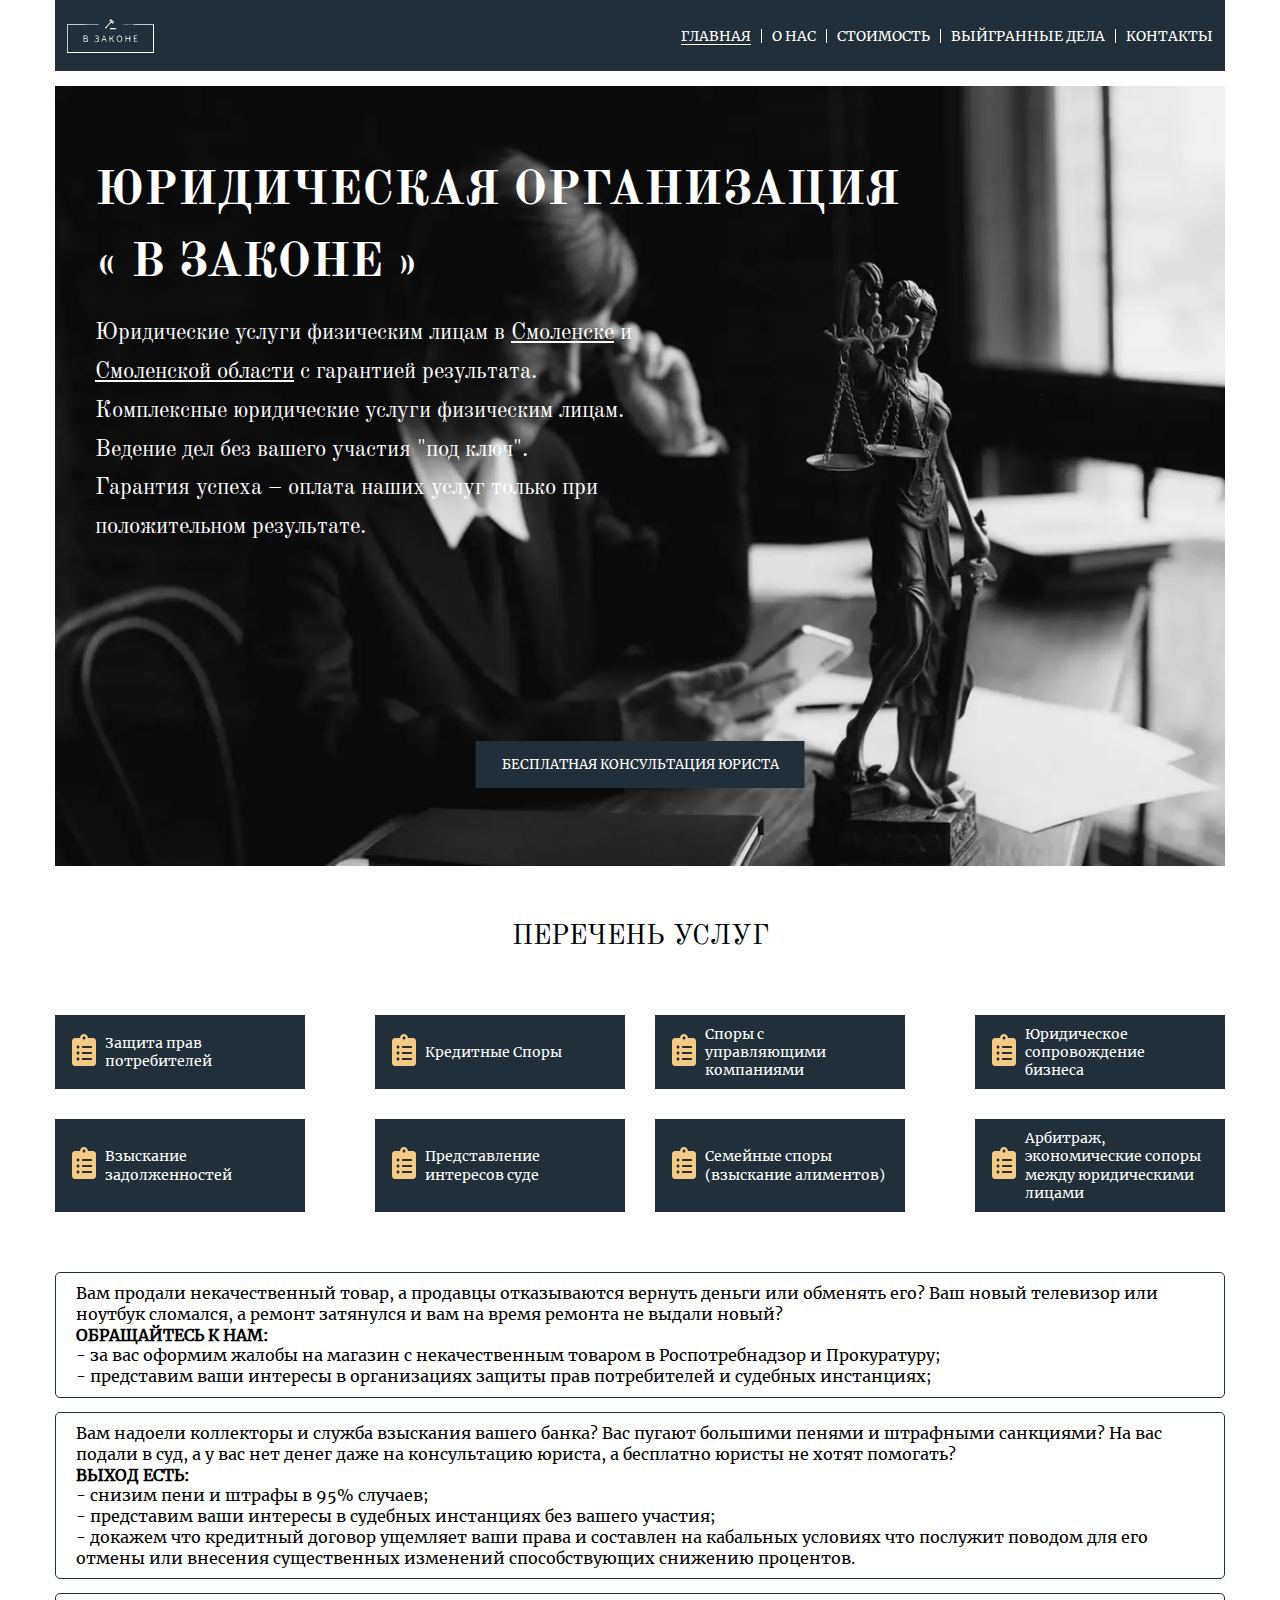
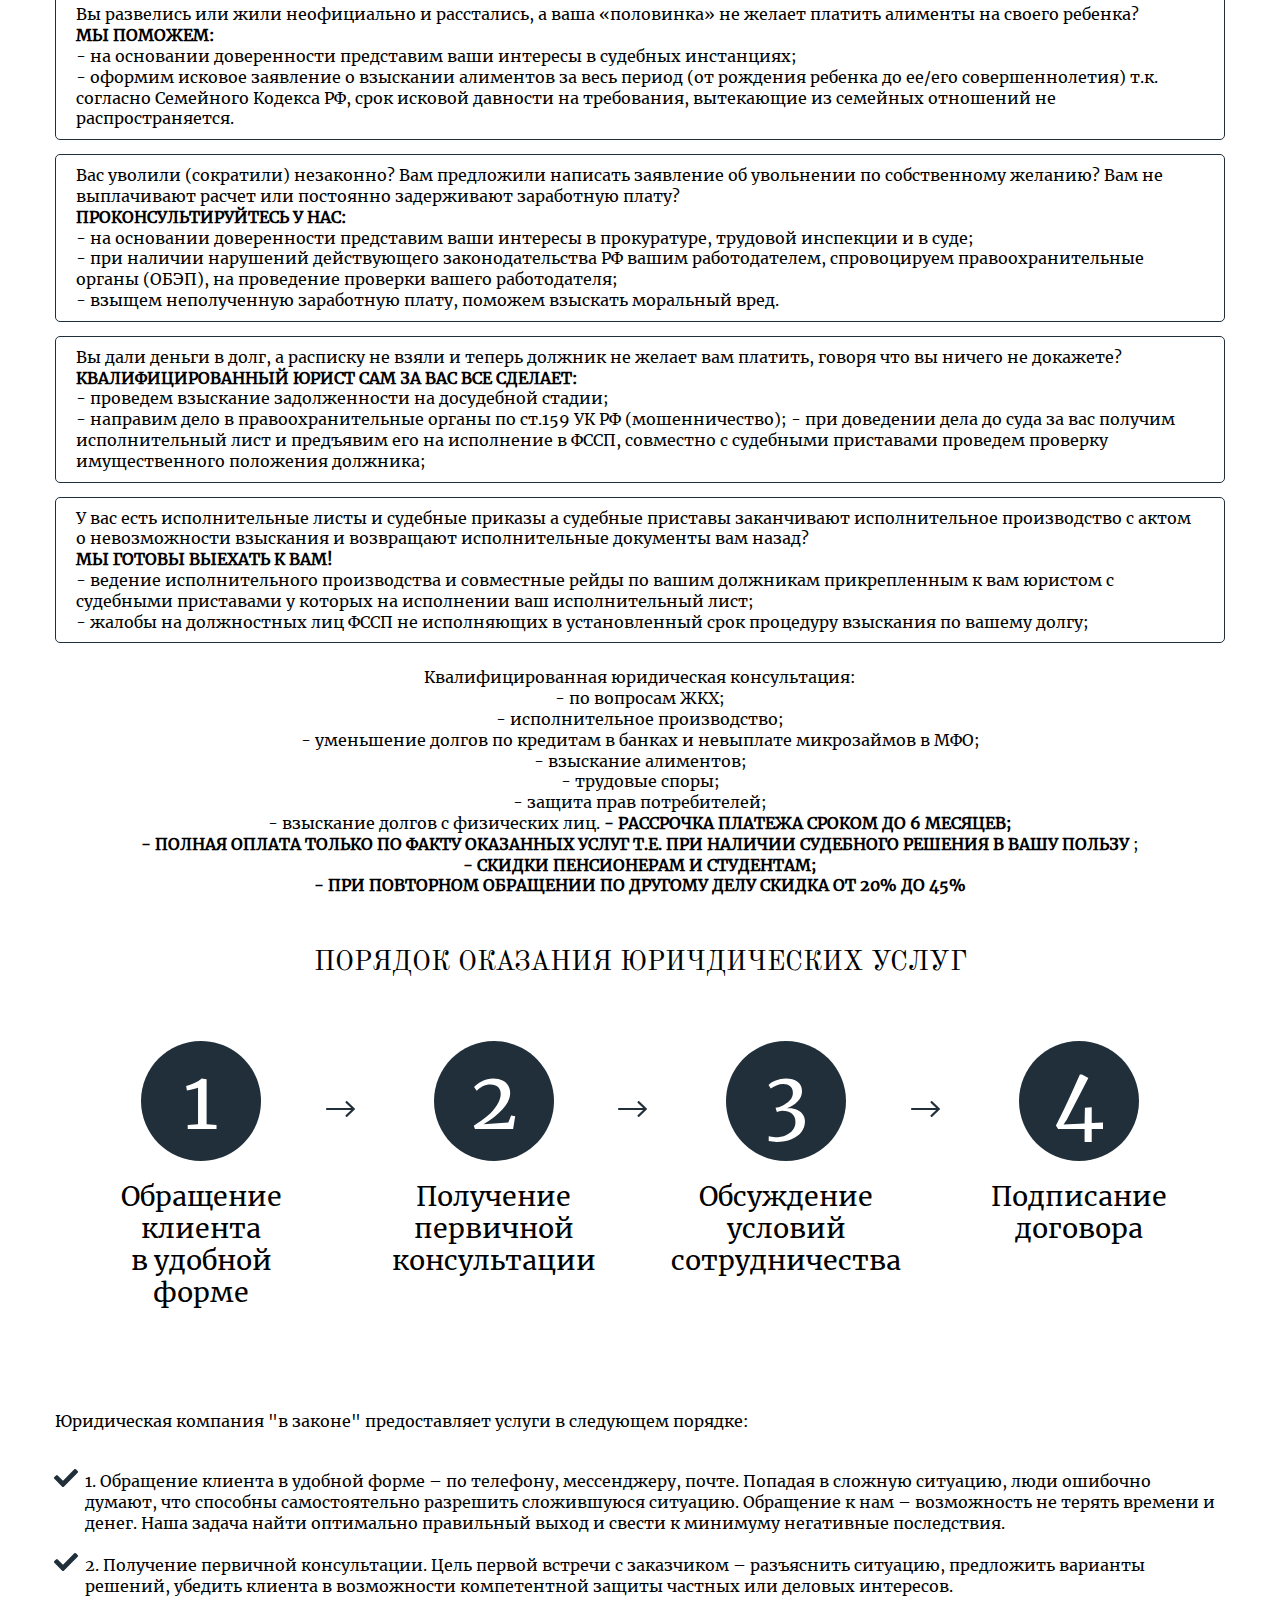
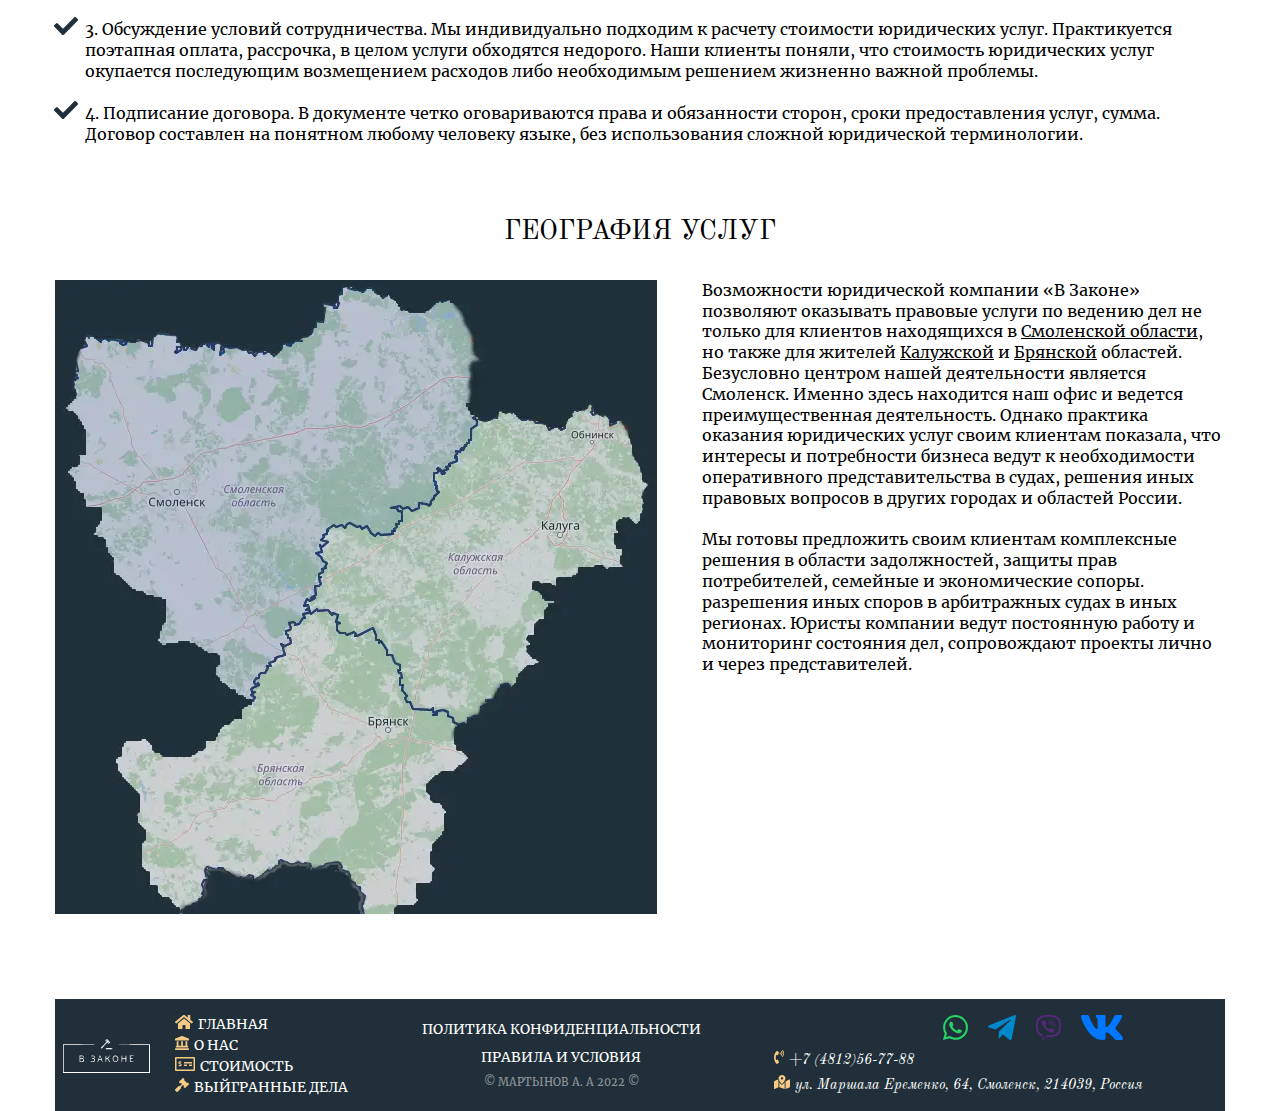
==== commit ed7f34e6: "Изменил номер" ====
--- a/index.html
+++ b/index.html
@@ -1 +1 @@
-<!DOCTYPE html><html lang="ru"><head>  <title>Главная</title>  <meta charset="UTF-8">  <meta name="format-detection" content="telephone=no">  <link rel="stylesheet" href="css/style.min.css">  <link rel="shortcut icon" href="img/icons/favicon.png">  <meta name="viewport" content="width=device-width, initial-scale=1.0"></head><body>  <div class="wrapper">    <header class="header">    <div class="container">      <div class="header__row">      <div class="header__row-item">        <div class="header__logo logo">          <a href="index.html">            <picture><source srcset="img/icons/logo_white.svg" type="image/webp"><img src="img/icons/logo_white.svg" alt="Логотип"></picture>          </a>        </div>        <div class="header__menu menu">          <div class="menu__icon icon-menu">            <span></span>            <span></span>            <span></span>          </div>          <nav class="menu__body">            <ul class="menu__list">              <li><a href="index.html" class="menu__link active-page">Главная</a></li>              <li><a href="about_us.html" class="menu__link">О нас</a></li>              <li><a href="price.html" class="menu__link">Стоимость</a></li>              <li><a href="cases_won.html" class="menu__link">Выйгранные дела</a></li>              <li><a href="contact.html" class="menu__link">Контакты</a></li>            </ul>          </nav>        </div>      </div>    </div>  </div></header>    <div class="content">      <section class="intro">        <div class="intro__page">          <div class="container">            <div class="intro__content">              <div class="intro__item">                <div class="intro__content-text">                  <h1 class="intro__title">Юридическая организация<br>                    <span>« В Законе »</span>                  </h1>                  <p class="intro__text">Юридические услуги физическим лицам в <span>Смоленске</span> и <br>                    <span>Смоленской области</span> <br class="transfer"> с                    гарантией результата.                  </p>                  <p class="intro__text">Комплексные юридические услуги физическим лицам. Ведение дел без вашего участия                    "под ключ". <br> Гарантия успеха – оплата наших услуг только при положительном результате.</p>                </div>              </div>              <div class="intro__content-img">                <picture><source srcset="img/intro_descktop.webp" type="image/webp"><img class="intro__img intro__img_descktop" src="img/intro_descktop.jpg" alt="image"></picture>                <picture><source srcset="img/intro_tablet.webp" type="image/webp"><img class="intro__img intro__img_tablet" src="img/intro_tablet.jpg" alt="image"></picture>                <picture><source srcset="img/intro_mobile.webp" type="image/webp"><img class="intro__img intro__img_mobile" src="img/intro_mobile.jpg" alt="image"></picture>              </div>              <div class="intro__content-btn">                <a href="tel:+74812637578" class="intro__link">                  <input type="submit" class="intro__btn" value="Бесплатная консультация юриста">                </a>              </div>            </div>          </div>        </div>      </section>      <br>      <section class="main">        <div class="main__page">          <div class="container">            <div class="main__content">              <h2 class="main__title">ПЕРЕЧЕНЬ УСЛУГ</h2>              <div class="main__items">                <div class="main__items-flex_column">                  <div class="main__items-flex_row-descktop">                    <div class="main__items-flex_row">                      <div class="main__item">                        <p class="main__item-text">Защита прав потребителей</p>                      </div>                      <div class="main__item">                        <p class="main__item-text">Кредитные Споры</p>                      </div>                    </div>                    <div class="main__items-flex_row">                      <div class="main__item">                        <p class="main__item-text">Споры с управляющими компаниями</p>                      </div>                      <div class="main__item">                        <p class="main__item-text">Юридическое сопровождение бизнеса</p>                      </div>                    </div>                  </div>                  <div class="main__items-flex_row-descktop">                    <div class="main__items-flex_row">                      <div class="main__item">                        <p class="main__item-text">Взыскание задолженностей</p>                      </div>                      <div class="main__item">                        <p class="main__item-text">Представление интересов суде</p>                      </div>                    </div>                    <div class="main__items-flex_row">                      <div class="main__item">                        <p class="main__item-text">Семейные споры (взыскание алиментов)</p>                      </div>                      <div class="main__item">                        <p class="main__item-text">Арбитраж, экономические сопоры между юридическими лицами</p>                      </div>                    </div>                  </div>                </div>                <div class="main__servis">                  <div class="main__servis-list">                    <p class="main__servis-text">                      Вам продали некачественный товар, а продавцы отказываются вернуть деньги или обменять его?                      Ваш новый телевизор или ноутбук сломался, а ремонт затянулся и вам на время ремонта не выдали                      новый?<br> <span>ОБРАЩАЙТЕСЬ К НАМ:</span> <br> - за вас оформим жалобы на магазин с                      некачественным товаром в                      Роспотребнадзор и Прокуратуру; <br> - представим ваши интересы в организациях защиты прав                      потребителей и судебных инстанциях;<br>                    </p>                    <br>                    <p class="main__servis-text">                      Вам надоели коллекторы и служба взыскания вашего банка? Вас пугают большими пенями и штрафными                      санкциями? На вас подали в суд, а у вас нет денег даже на консультацию юриста, а бесплатно юристы                      не хотят помогать?<br> <span>ВЫХОД ЕСТЬ:</span> <br> - снизим пени и штрафы в 95% случаев;<br> -                      представим ваши                      интересы в судебных инстанциях без вашего участия;<br> - докажем что кредитный договор ущемляет                      ваши права и составлен на кабальных условиях что послужит поводом для его отмены или внесения                      существенных изменений способствующих снижению процентов.<br>                    </p>                    <br>                    <p class="main__servis-text">                      Вы развелись или жили неофициально и расстались, а ваша «половинка» не желает платить алименты                      на своего ребенка?<br> <span>МЫ ПОМОЖЕМ:</span> <br> - на основании доверенности представим ваши                      интересы в                      судебных инстанциях;<br> - оформим исковое заявление о взыскании алиментов за весь период (от                      рождения ребенка до ее/его совершеннолетия) т.к. согласно Семейного Кодекса РФ, срок исковой                      давности на требования, вытекающие из семейных отношений не распространяется.<br>                    </p>                    <br>                    <p class="main__servis-text">                      Вас уволили (сократили) незаконно? Вам предложили написать заявление об увольнении по                      собственному желанию? Вам не выплачивают расчет или постоянно задерживают заработную плату?<br>                      <span>ПРОКОНСУЛЬТИРУЙТЕСЬ У НАС:</span> <br> - на основании доверенности представим ваши интересы                      в прокуратуре,                      трудовой инспекции и в суде;<br> - при наличии нарушений действующего законодательства РФ вашим                      работодателем, спровоцируем правоохранительные органы (ОБЭП), на проведение проверки вашего                      работодателя;<br> - взыщем неполученную заработную плату, поможем взыскать моральный вред.<br>                    </p>                    <br>                    <p class="main__servis-text">                      Вы дали деньги в долг, а расписку не взяли и теперь должник не желает вам платить, говоря что                      вы ничего не докажете?<br><span>КВАЛИФИЦИРОВАННЫЙ ЮРИСТ САМ ЗА ВАС ВСЕ СДЕЛАЕТ:</span> <br> -                      проведем                      взыскание задолженности на досудебной стадии;<br> - направим дело в правоохранительные органы по                      ст.159 УК РФ (мошенничество); - при доведении дела до суда за вас получим исполнительный лист и                      предъявим его на исполнение в ФССП, совместно с судебными приставами проведем проверку                      имущественного положения должника;<br>                    </p>                    <br>                    <p class="main__servis-text">                      У вас есть исполнительные листы и судебные приказы а судебные приставы заканчивают                      исполнительное производство с актом о невозможности взыскания и возвращают исполнительные                      документы вам назад?<br> <span>МЫ ГОТОВЫ ВЫЕХАТЬ К ВАМ!</span> <br> - ведение исполнительного                      производства и                      совместные рейды по вашим должникам прикрепленным к вам юристом с судебными приставами у которых                      на исполнении ваш исполнительный лист;<br> - жалобы на должностных лиц ФССП не исполняющих в                      установленный срок процедуру взыскания по вашему долгу;<br>                    </p>                    <br>                    <p class="main__servis-text">                      Квалифицированная юридическая консультация:<br> - по вопросам ЖКХ;<br> - исполнительное                      производство;<br> - уменьшение долгов по кредитам в банках и невыплате микрозаймов в МФО;<br> -                      взыскание                      алиментов;<br> - трудовые споры;<br> - защита прав потребителей;<br> - взыскание долгов с                      физических лиц.                      <span>- РАССРОЧКА ПЛАТЕЖА СРОКОМ ДО 6 МЕСЯЦЕВ;</span> <br>                      <span>- ПОЛНАЯ ОПЛАТА ТОЛЬКО ПО ФАКТУ ОКАЗАННЫХ УСЛУГ Т.Е. ПРИ НАЛИЧИИ СУДЕБНОГО РЕШЕНИЯ В ВАШУ                        ПОЛЬЗУ</span> ;<br>                      <span>- СКИДКИ ПЕНСИОНЕРАМ И СТУДЕНТАМ;</span> <br>                      <span>- ПРИ ПОВТОРНОМ ОБРАЩЕНИИ ПО ДРУГОМУ ДЕЛУ СКИДКА ОТ 20% ДО 45%</span> <br>                    </p>                  </div>                </div>              </div>              <!--/ main__items -->            </div>          </div>          <div class="container">            <div class="main__content">              <h2 class="main__title">Порядок оказания юричдических услуг</h2>              <div class="service">                <div class="service__items">                  <div class="service__flex">                    <div class="service__item">                      <picture><source srcset="img/icons/one.svg" type="image/webp"><img src="img/icons/one.svg" class="service__item-value service__item-value_one"></picture>                      <p class="service__item-text">                        Обращение<br>                        клиента<br>                        в удобной<br>                        форме</p>                    </div>                    <div class="service__item">                      <picture><source srcset="img/icons/two.svg" type="image/webp"><img src="img/icons/two.svg" class="service__item-value service__item-value_two"></picture>                      <p class="service__item-text">                        Получение<br>                        первичной<br>                        консультации</p>                    </div>                  </div>                  <div class="service__flex">                    <div class="service__item">                      <picture><source srcset="img/icons/three.svg" type="image/webp"><img src="img/icons/three.svg" class="service__item-value service__item-value_three"></picture>                      <p class="service__item-text">                        Обсуждение <br>                        условий<br>                        сотрудничества                      </p>                    </div>                    <div class="service__item service__item_arrow-none">                      <picture><source srcset="img/icons/four.svg" type="image/webp"><img src="img/icons/four.svg" class="service__item-value service__item-value_four"></picture>                      <p class="service__item-text">                        Подписание <br>                        договора</p>                    </div>                  </div>                  <!-- <div class="service__flex">                    <div class="service__item">                      <p class="service__item-text">                        Выполнение <br>                        поставленной <br>                        задачи</p>                    </div>                  </div> -->                </div>                <!-- /service__items -->                <div class="service__text">                  <p>Юридическая компания "в законе" предоставляет услуги в следующем порядке:</p>                  <ul>                    <li>                      1. Обращение клиента в удобной форме – по телефону, мессенджеру, почте. Попадая в сложную                      ситуацию, люди ошибочно думают,                      что способны самостоятельно разрешить сложившуюся ситуацию. Обращение к нам – возможность не                      терять времени и денег.                      Наша задача найти оптимально правильный выход и свести к минимуму негативные последствия.                    </li>                    <li>                      2. Получение первичной консультации. Цель первой встречи с заказчиком – разъяснить ситуацию,                      предложить варианты решений,                      убедить клиента в возможности компетентной защиты частных или деловых интересов.                    </li>                    <li>                      3. Обсуждение условий сотрудничества. Мы индивидуально подходим к расчету стоимости юридических                      услуг. Практикуется поэтапная оплата, рассрочка, в целом услуги обходятся недорого.                      Наши клиенты поняли, что стоимость юридических услуг окупается последующим возмещением расходов                      либо необходимым решением жизненно важной проблемы.                    </li>                    <li>                      4. Подписание договора. В документе четко оговариваются права и обязанности сторон, сроки                      предоставления услуг, сумма. Договор составлен на понятном                      любому человеку языке, без использования сложной юридической терминологии.                    </li>                  </ul>                </div>                <!-- /service__text -->                <div class="service__region">                  <h2 class="service__region-title main__title">География услуг</h2>                  <div class="service__region-item">                    <picture><source srcset="img/map.webp" type="image/webp"><img src="img/map.png" alt="image" class="service__region-img"></picture>                    <div class="service__region-text">                      <p>                        Возможности юридической компании «В Законе» позволяют оказывать правовые услуги по ведению дел                        не                        только для клиентов находящихся в <span>Смоленской области</span>, но также для жителей                        <span>Калужской</span> и <span>Брянской</span>                        областей.                        Безусловно центром нашей деятельности является Смоленск. Именно здесь находится наш офис и                        ведется преимущественная                        деятельность.                        Однако практика оказания юридических услуг своим клиентам показала, что интересы и потребности                        бизнеса ведут к необходимости оперативного                        представительства в судах, решения иных правовых вопросов в других городах и областей России.                        <br>                        <br>                        Мы готовы предложить своим клиентам комплексные решения в области задолжностей, защиты прав                        потребителей, семейные и экономические сопоры.                        разрешения иных споров в арбитражных судах в иных регионах. Юристы компании ведут постоянную                        работу и мониторинг состояния дел, сопровождают                        проекты лично и через представителей.                      </p>                    </div>                  </div>                </div>              </div>            </div>          </div>        </div>    </div>  </div>  </section>  </div>  <footer class="footer">  <div class='container'>    <div class="footer__row">      <div class="footer__column">        <div class="footer__item">          <div class="footer__logo logo">            <a href="index.html">              <picture><source srcset="img/icons/logo_white.svg" type="image/webp"><img src="img/icons/logo_white.svg" alt="Логотип" class="logo__item"></picture>            </a>          </div>          <div class="footer__menu footer-menu">            <nav class="footer-menu__body">              <ul class="footer-menu__list">                <li><a href="index.html" class="footer-menu__link menu__link--one">Главная</a></li>                <li><a href="about_us.html" class="footer-menu__link menu__link--two">О нас</a></li>                <li><a href="price.html" class="footer-menu__link menu__link--three">Стоимость</a></li>                <li><a href="cases_won.html" class="footer-menu__link menu__link--four">Выйгранные дела</a></li>              </ul>            </nav>          </div>        </div>      </div>      <div class="footer__column">        <div class="footer__item">          <div class="footer__rules rules">            <a href="privacy.html">политика конфиденциальности</a>            <a href="terms.html">правила и услoвия</a>            <p class="rules__text rules-text">© Мартынов А. А 2022 ©</p>          </div>        </div>      </div>      <div class="footer__column">        <div class="footer__item">          <address class="footer__data">            <div class="contact contact--size">              <div class="contact__messagers">                <a target="_blank" href="https://wa.me/79101147448" class="contact__WhatsApp">                  <picture><source srcset="img/icons/whatsapp.svg" type="image/webp"><img src="img/icons/whatsapp.svg" alt="whatsapp"></picture>                </a>                <a target="_blank" href="tg://resolve?domain=@v_zackone" class="contact__telegram">                  <picture><source srcset="img/icons/telegram-plane.svg" type="image/webp"><img src="img/icons/telegram-plane.svg" alt="telegram"></picture>                </a>                <a target="_blank" href="viber://chat?number=%2B79101147448" class="contact__viber">                  <picture><source srcset="img/icons/viber.svg" type="image/webp"><img src="img/icons/viber.svg" alt="viber"></picture>                </a>                <a target="_blank" href="https://m.vk.com/public194984760?from=groups%253Fact%253Dlist" class="contact__vk">                  <picture><source srcset="img/icons/vk.svg" type="image/webp"><img src="img/icons/vk.svg" alt="vk"></picture>                </a>              </div>              <a href="tel:+74812637578" class="contact__phone">+7 (4812) 56-77-78</a>              <a href="https://yandex.ru/maps/12/smolensk/house/ulitsa_marshala_yeryomenko_64/Z0sYdgRjQEMPQFtufXRwdHxjZA==/?ll=32.033968%2C54.815000&source=wizgeo&utm_medium=maps-desktop&utm_source=serp&z=17"                class="footer__data-address">ул. Маршала Еременко, 64,<span></span> Смоленск, 214039, Россия</a>            </div>          </address>        </div>      </div>    </div>    <p class="rules-text rules-text_down">© Мартынов А. А 2022 ©</p>  </div></footer>  </div>  <script src="https://code.jquery.com/jquery-3.3.1.min.js"></script><script src="js/script.js"></script></body></html>+<!DOCTYPE html><html lang="ru"><head>  <title>Главная</title>  <meta charset="UTF-8">  <meta name="format-detection" content="telephone=no">  <link rel="stylesheet" href="css/style.min.css">  <link rel="shortcut icon" href="img/icons/favicon.png">  <meta name="viewport" content="width=device-width, initial-scale=1.0"></head><body>  <div class="wrapper">    <header class="header">    <div class="container">      <div class="header__row">      <div class="header__row-item">        <div class="header__logo logo">          <a href="index.html">            <picture><source srcset="img/icons/logo_white.svg" type="image/webp"><img src="img/icons/logo_white.svg" alt="Логотип"></picture>          </a>        </div>        <div class="header__menu menu">          <div class="menu__icon icon-menu">            <span></span>            <span></span>            <span></span>          </div>          <nav class="menu__body">            <ul class="menu__list">              <li><a href="index.html" class="menu__link active-page">Главная</a></li>              <li><a href="about_us.html" class="menu__link">О нас</a></li>              <li><a href="price.html" class="menu__link">Стоимость</a></li>              <li><a href="cases_won.html" class="menu__link">Выйгранные дела</a></li>              <li><a href="contact.html" class="menu__link">Контакты</a></li>            </ul>          </nav>        </div>      </div>    </div>  </div></header>    <div class="content">      <section class="intro">        <div class="intro__page">          <div class="container">            <div class="intro__content">              <div class="intro__item">                <div class="intro__content-text">                  <h1 class="intro__title">Юридическая организация<br>                    <span>« В Законе »</span>                  </h1>                  <p class="intro__text">Юридические услуги физическим лицам в <span>Смоленске</span> и <br>                    <span>Смоленской области</span> <br class="transfer"> с                    гарантией результата.                  </p>                  <p class="intro__text">Комплексные юридические услуги физическим лицам. Ведение дел без вашего участия                    "под ключ". <br> Гарантия успеха – оплата наших услуг только при положительном результате.</p>                </div>              </div>              <div class="intro__content-img">                <picture><source srcset="img/intro_descktop.webp" type="image/webp"><img class="intro__img intro__img_descktop" src="img/intro_descktop.jpg" alt="image"></picture>                <picture><source srcset="img/intro_tablet.webp" type="image/webp"><img class="intro__img intro__img_tablet" src="img/intro_tablet.jpg" alt="image"></picture>                <picture><source srcset="img/intro_mobile.webp" type="image/webp"><img class="intro__img intro__img_mobile" src="img/intro_mobile.jpg" alt="image"></picture>              </div>              <div class="intro__content-btn">                <a href="tel:+74812567788" class="intro__link">                  <input type="submit" class="intro__btn" value="Бесплатная консультация юриста">                </a>              </div>            </div>          </div>        </div>      </section>      <br>      <section class="main">        <div class="main__page">          <div class="container">            <div class="main__content">              <h2 class="main__title">ПЕРЕЧЕНЬ УСЛУГ</h2>              <div class="main__items">                <div class="main__items-flex_column">                  <div class="main__items-flex_row-descktop">                    <div class="main__items-flex_row">                      <div class="main__item">                        <p class="main__item-text">Защита прав потребителей</p>                      </div>                      <div class="main__item">                        <p class="main__item-text">Кредитные Споры</p>                      </div>                    </div>                    <div class="main__items-flex_row">                      <div class="main__item">                        <p class="main__item-text">Споры с управляющими компаниями</p>                      </div>                      <div class="main__item">                        <p class="main__item-text">Юридическое сопровождение бизнеса</p>                      </div>                    </div>                  </div>                  <div class="main__items-flex_row-descktop">                    <div class="main__items-flex_row">                      <div class="main__item">                        <p class="main__item-text">Взыскание задолженностей</p>                      </div>                      <div class="main__item">                        <p class="main__item-text">Представление интересов суде</p>                      </div>                    </div>                    <div class="main__items-flex_row">                      <div class="main__item">                        <p class="main__item-text">Семейные споры (взыскание алиментов)</p>                      </div>                      <div class="main__item">                        <p class="main__item-text">Арбитраж, экономические сопоры между юридическими лицами</p>                      </div>                    </div>                  </div>                </div>                <div class="main__servis">                  <div class="main__servis-list">                    <p class="main__servis-text">                      Вам продали некачественный товар, а продавцы отказываются вернуть деньги или обменять его?                      Ваш новый телевизор или ноутбук сломался, а ремонт затянулся и вам на время ремонта не выдали                      новый?<br> <span>ОБРАЩАЙТЕСЬ К НАМ:</span> <br> - за вас оформим жалобы на магазин с                      некачественным товаром в                      Роспотребнадзор и Прокуратуру; <br> - представим ваши интересы в организациях защиты прав                      потребителей и судебных инстанциях;<br>                    </p>                    <br>                    <p class="main__servis-text">                      Вам надоели коллекторы и служба взыскания вашего банка? Вас пугают большими пенями и штрафными                      санкциями? На вас подали в суд, а у вас нет денег даже на консультацию юриста, а бесплатно юристы                      не хотят помогать?<br> <span>ВЫХОД ЕСТЬ:</span> <br> - снизим пени и штрафы в 95% случаев;<br> -                      представим ваши                      интересы в судебных инстанциях без вашего участия;<br> - докажем что кредитный договор ущемляет                      ваши права и составлен на кабальных условиях что послужит поводом для его отмены или внесения                      существенных изменений способствующих снижению процентов.<br>                    </p>                    <br>                    <p class="main__servis-text">                      Вы развелись или жили неофициально и расстались, а ваша «половинка» не желает платить алименты                      на своего ребенка?<br> <span>МЫ ПОМОЖЕМ:</span> <br> - на основании доверенности представим ваши                      интересы в                      судебных инстанциях;<br> - оформим исковое заявление о взыскании алиментов за весь период (от                      рождения ребенка до ее/его совершеннолетия) т.к. согласно Семейного Кодекса РФ, срок исковой                      давности на требования, вытекающие из семейных отношений не распространяется.<br>                    </p>                    <br>                    <p class="main__servis-text">                      Вас уволили (сократили) незаконно? Вам предложили написать заявление об увольнении по                      собственному желанию? Вам не выплачивают расчет или постоянно задерживают заработную плату?<br>                      <span>ПРОКОНСУЛЬТИРУЙТЕСЬ У НАС:</span> <br> - на основании доверенности представим ваши интересы                      в прокуратуре,                      трудовой инспекции и в суде;<br> - при наличии нарушений действующего законодательства РФ вашим                      работодателем, спровоцируем правоохранительные органы (ОБЭП), на проведение проверки вашего                      работодателя;<br> - взыщем неполученную заработную плату, поможем взыскать моральный вред.<br>                    </p>                    <br>                    <p class="main__servis-text">                      Вы дали деньги в долг, а расписку не взяли и теперь должник не желает вам платить, говоря что                      вы ничего не докажете?<br><span>КВАЛИФИЦИРОВАННЫЙ ЮРИСТ САМ ЗА ВАС ВСЕ СДЕЛАЕТ:</span> <br> -                      проведем                      взыскание задолженности на досудебной стадии;<br> - направим дело в правоохранительные органы по                      ст.159 УК РФ (мошенничество); - при доведении дела до суда за вас получим исполнительный лист и                      предъявим его на исполнение в ФССП, совместно с судебными приставами проведем проверку                      имущественного положения должника;<br>                    </p>                    <br>                    <p class="main__servis-text">                      У вас есть исполнительные листы и судебные приказы а судебные приставы заканчивают                      исполнительное производство с актом о невозможности взыскания и возвращают исполнительные                      документы вам назад?<br> <span>МЫ ГОТОВЫ ВЫЕХАТЬ К ВАМ!</span> <br> - ведение исполнительного                      производства и                      совместные рейды по вашим должникам прикрепленным к вам юристом с судебными приставами у которых                      на исполнении ваш исполнительный лист;<br> - жалобы на должностных лиц ФССП не исполняющих в                      установленный срок процедуру взыскания по вашему долгу;<br>                    </p>                    <br>                    <p class="main__servis-text">                      Квалифицированная юридическая консультация:<br> - по вопросам ЖКХ;<br> - исполнительное                      производство;<br> - уменьшение долгов по кредитам в банках и невыплате микрозаймов в МФО;<br> -                      взыскание                      алиментов;<br> - трудовые споры;<br> - защита прав потребителей;<br> - взыскание долгов с                      физических лиц.                      <span>- РАССРОЧКА ПЛАТЕЖА СРОКОМ ДО 6 МЕСЯЦЕВ;</span> <br>                      <span>- ПОЛНАЯ ОПЛАТА ТОЛЬКО ПО ФАКТУ ОКАЗАННЫХ УСЛУГ Т.Е. ПРИ НАЛИЧИИ СУДЕБНОГО РЕШЕНИЯ В ВАШУ                        ПОЛЬЗУ</span> ;<br>                      <span>- СКИДКИ ПЕНСИОНЕРАМ И СТУДЕНТАМ;</span> <br>                      <span>- ПРИ ПОВТОРНОМ ОБРАЩЕНИИ ПО ДРУГОМУ ДЕЛУ СКИДКА ОТ 20% ДО 45%</span> <br>                    </p>                  </div>                </div>              </div>              <!--/ main__items -->            </div>          </div>          <div class="container">            <div class="main__content">              <h2 class="main__title">Порядок оказания юричдических услуг</h2>              <div class="service">                <div class="service__items">                  <div class="service__flex">                    <div class="service__item">                      <picture><source srcset="img/icons/one.svg" type="image/webp"><img src="img/icons/one.svg" class="service__item-value service__item-value_one"></picture>                      <p class="service__item-text">                        Обращение<br>                        клиента<br>                        в удобной<br>                        форме</p>                    </div>                    <div class="service__item">                      <picture><source srcset="img/icons/two.svg" type="image/webp"><img src="img/icons/two.svg" class="service__item-value service__item-value_two"></picture>                      <p class="service__item-text">                        Получение<br>                        первичной<br>                        консультации</p>                    </div>                  </div>                  <div class="service__flex">                    <div class="service__item">                      <picture><source srcset="img/icons/three.svg" type="image/webp"><img src="img/icons/three.svg" class="service__item-value service__item-value_three"></picture>                      <p class="service__item-text">                        Обсуждение <br>                        условий<br>                        сотрудничества                      </p>                    </div>                    <div class="service__item service__item_arrow-none">                      <picture><source srcset="img/icons/four.svg" type="image/webp"><img src="img/icons/four.svg" class="service__item-value service__item-value_four"></picture>                      <p class="service__item-text">                        Подписание <br>                        договора</p>                    </div>                  </div>                  <!-- <div class="service__flex">                    <div class="service__item">                      <p class="service__item-text">                        Выполнение <br>                        поставленной <br>                        задачи</p>                    </div>                  </div> -->                </div>                <!-- /service__items -->                <div class="service__text">                  <p>Юридическая компания "в законе" предоставляет услуги в следующем порядке:</p>                  <ul>                    <li>                      1. Обращение клиента в удобной форме – по телефону, мессенджеру, почте. Попадая в сложную                      ситуацию, люди ошибочно думают,                      что способны самостоятельно разрешить сложившуюся ситуацию. Обращение к нам – возможность не                      терять времени и денег.                      Наша задача найти оптимально правильный выход и свести к минимуму негативные последствия.                    </li>                    <li>                      2. Получение первичной консультации. Цель первой встречи с заказчиком – разъяснить ситуацию,                      предложить варианты решений,                      убедить клиента в возможности компетентной защиты частных или деловых интересов.                    </li>                    <li>                      3. Обсуждение условий сотрудничества. Мы индивидуально подходим к расчету стоимости юридических                      услуг. Практикуется поэтапная оплата, рассрочка, в целом услуги обходятся недорого.                      Наши клиенты поняли, что стоимость юридических услуг окупается последующим возмещением расходов                      либо необходимым решением жизненно важной проблемы.                    </li>                    <li>                      4. Подписание договора. В документе четко оговариваются права и обязанности сторон, сроки                      предоставления услуг, сумма. Договор составлен на понятном                      любому человеку языке, без использования сложной юридической терминологии.                    </li>                  </ul>                </div>                <!-- /service__text -->                <div class="service__region">                  <h2 class="service__region-title main__title">География услуг</h2>                  <div class="service__region-item">                    <picture><source srcset="img/map.webp" type="image/webp"><img src="img/map.png" alt="image" class="service__region-img"></picture>                    <div class="service__region-text">                      <p>                        Возможности юридической компании «В Законе» позволяют оказывать правовые услуги по ведению дел                        не                        только для клиентов находящихся в <span>Смоленской области</span>, но также для жителей                        <span>Калужской</span> и <span>Брянской</span>                        областей.                        Безусловно центром нашей деятельности является Смоленск. Именно здесь находится наш офис и                        ведется преимущественная                        деятельность.                        Однако практика оказания юридических услуг своим клиентам показала, что интересы и потребности                        бизнеса ведут к необходимости оперативного                        представительства в судах, решения иных правовых вопросов в других городах и областей России.                        <br>                        <br>                        Мы готовы предложить своим клиентам комплексные решения в области задолжностей, защиты прав                        потребителей, семейные и экономические сопоры.                        разрешения иных споров в арбитражных судах в иных регионах. Юристы компании ведут постоянную                        работу и мониторинг состояния дел, сопровождают                        проекты лично и через представителей.                      </p>                    </div>                  </div>                </div>              </div>            </div>          </div>        </div>    </div>  </div>  </section>  </div>  <footer class="footer">  <div class='container'>    <div class="footer__row">      <div class="footer__column">        <div class="footer__item">          <div class="footer__logo logo">            <a href="index.html">              <picture><source srcset="img/icons/logo_white.svg" type="image/webp"><img src="img/icons/logo_white.svg" alt="Логотип" class="logo__item"></picture>            </a>          </div>          <div class="footer__menu footer-menu">            <nav class="footer-menu__body">              <ul class="footer-menu__list">                <li><a href="index.html" class="footer-menu__link menu__link--one">Главная</a></li>                <li><a href="about_us.html" class="footer-menu__link menu__link--two">О нас</a></li>                <li><a href="price.html" class="footer-menu__link menu__link--three">Стоимость</a></li>                <li><a href="cases_won.html" class="footer-menu__link menu__link--four">Выйгранные дела</a></li>              </ul>            </nav>          </div>        </div>      </div>      <div class="footer__column">        <div class="footer__item">          <div class="footer__rules rules">            <a href="privacy.html">политика конфиденциальности</a>            <a href="terms.html">правила и услoвия</a>            <p class="rules__text rules-text">© Мартынов А. А 2022 ©</p>          </div>        </div>      </div>      <div class="footer__column">        <div class="footer__item">          <address class="footer__data">            <div class="contact contact--size">              <div class="contact__messagers">                <a target="_blank" href="https://wa.me/79101147448" class="contact__WhatsApp">                  <picture><source srcset="img/icons/whatsapp.svg" type="image/webp"><img src="img/icons/whatsapp.svg" alt="whatsapp"></picture>                </a>                <a target="_blank" href="tg://resolve?domain=@v_zackone" class="contact__telegram">                  <picture><source srcset="img/icons/telegram-plane.svg" type="image/webp"><img src="img/icons/telegram-plane.svg" alt="telegram"></picture>                </a>                <a target="_blank" href="viber://chat?number=%2B79101147448" class="contact__viber">                  <picture><source srcset="img/icons/viber.svg" type="image/webp"><img src="img/icons/viber.svg" alt="viber"></picture>                </a>                <a target="_blank" href="https://m.vk.com/public194984760?from=groups%253Fact%253Dlist" class="contact__vk">                  <picture><source srcset="img/icons/vk.svg" type="image/webp"><img src="img/icons/vk.svg" alt="vk"></picture>                </a>              </div>              <a href="tel:+74812567788" class="contact__phone">+7 (4812)56-77-88 </a>              <a href="https://yandex.ru/maps/12/smolensk/house/ulitsa_marshala_yeryomenko_64/Z0sYdgRjQEMPQFtufXRwdHxjZA==/?ll=32.033968%2C54.815000&source=wizgeo&utm_medium=maps-desktop&utm_source=serp&z=17"                class="footer__data-address">ул. Маршала Еременко, 64,<span></span> Смоленск, 214039, Россия</a>            </div>          </address>        </div>      </div>    </div>    <p class="rules-text rules-text_down">© Мартынов А. А 2022 ©</p>  </div></footer>  </div>  <script src="https://code.jquery.com/jquery-3.3.1.min.js"></script><script src="js/script.js"></script></body></html>